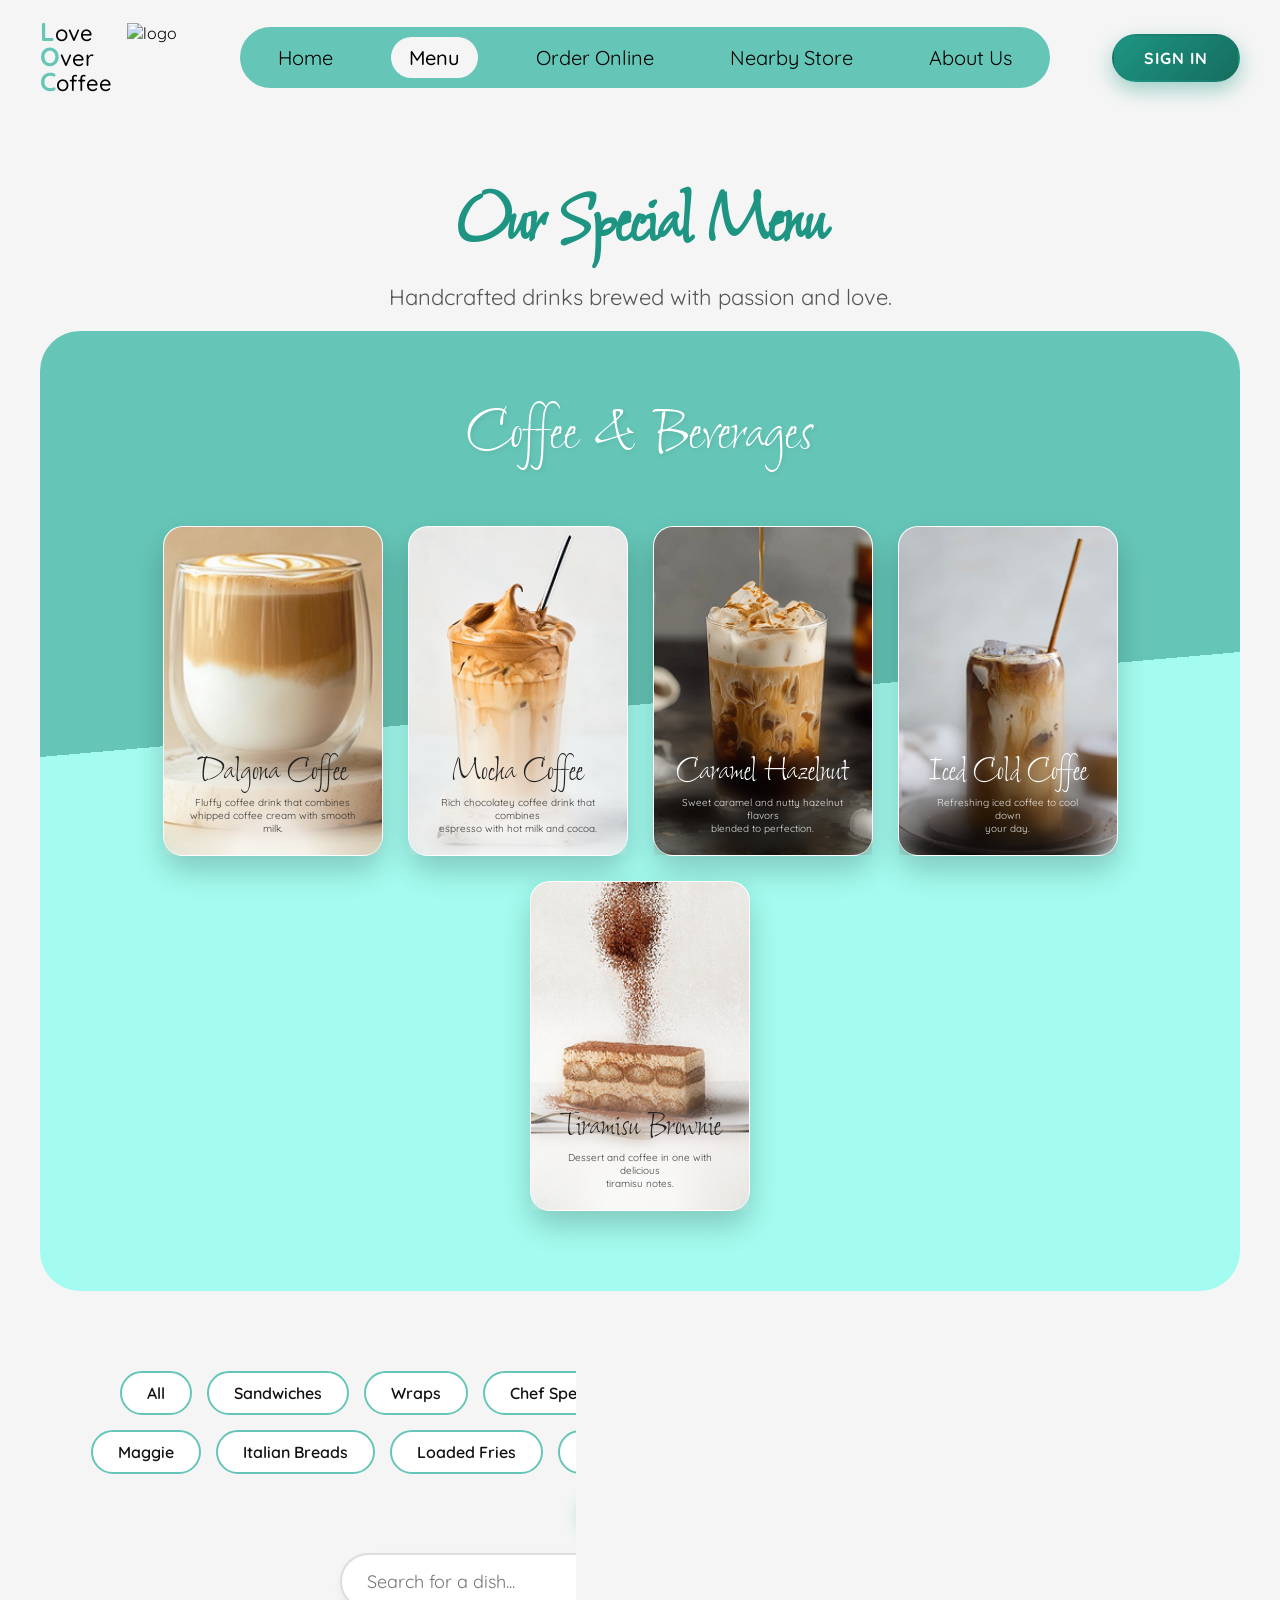
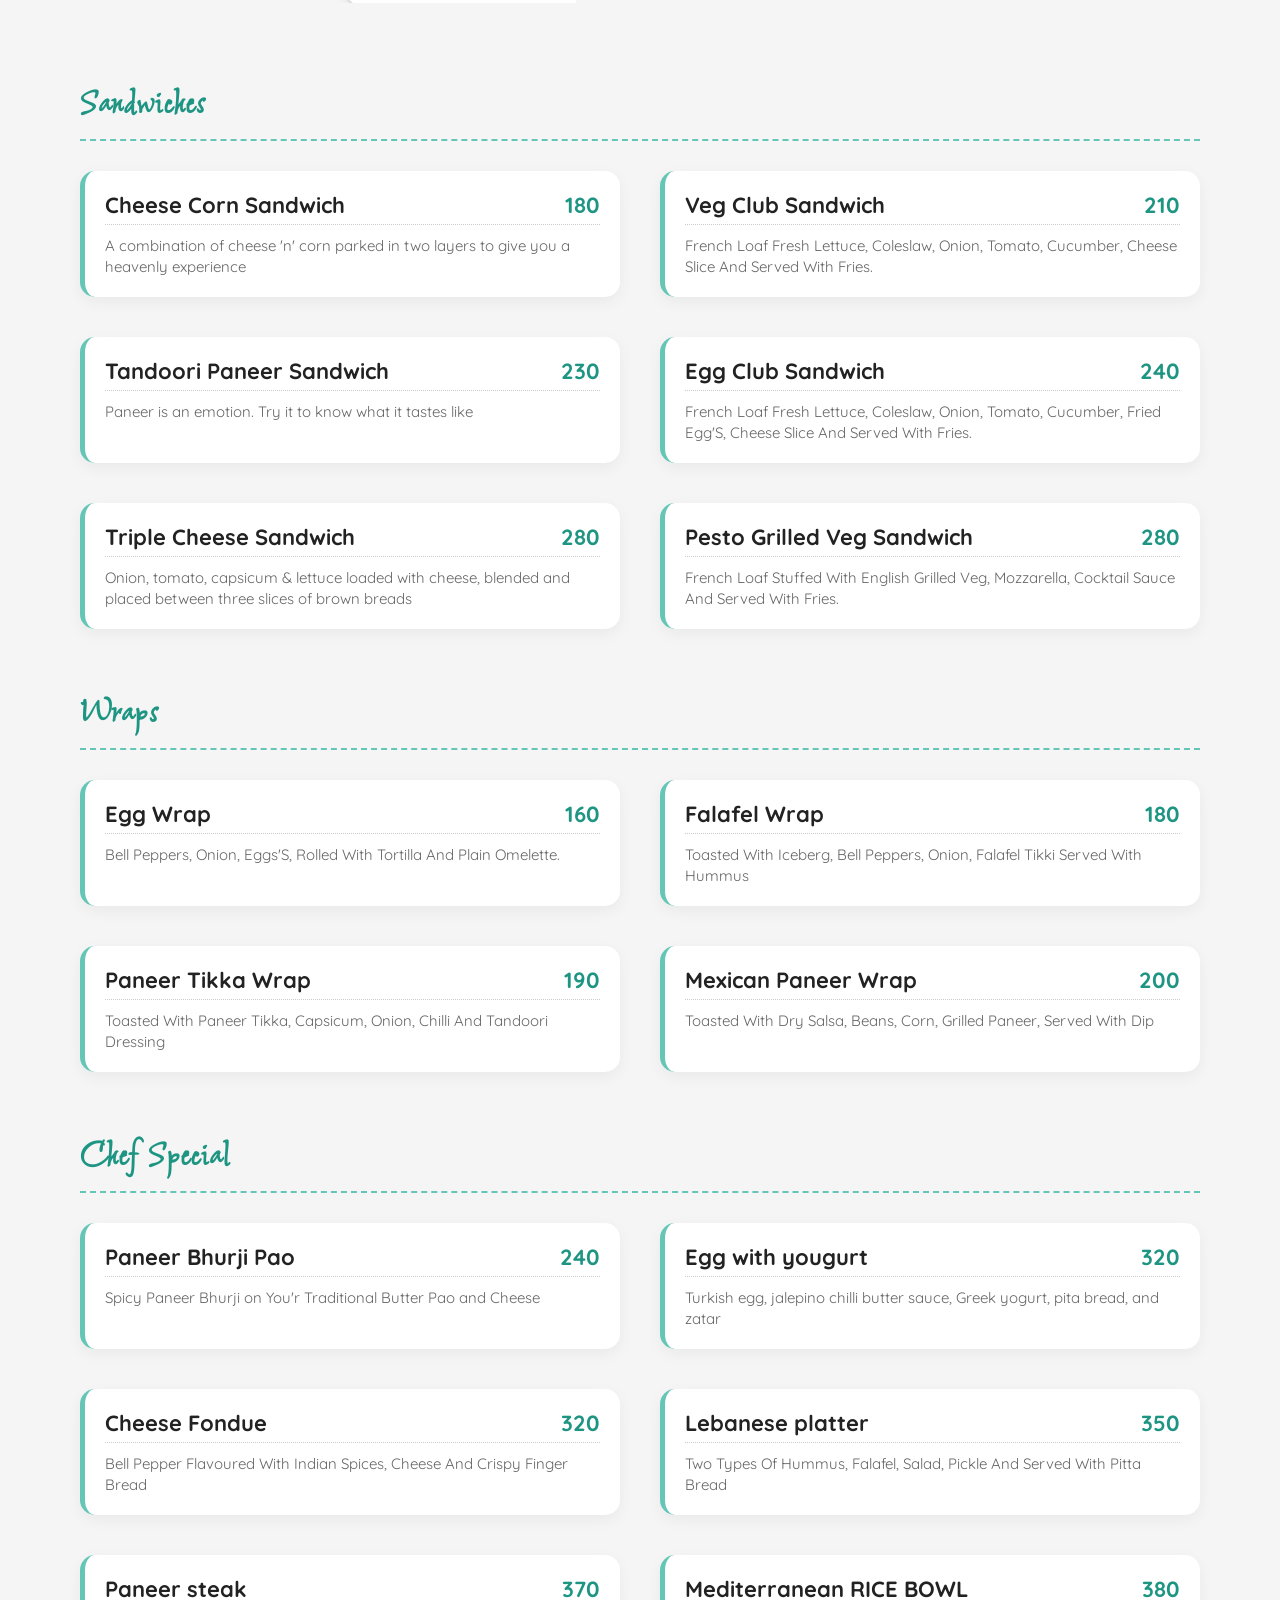
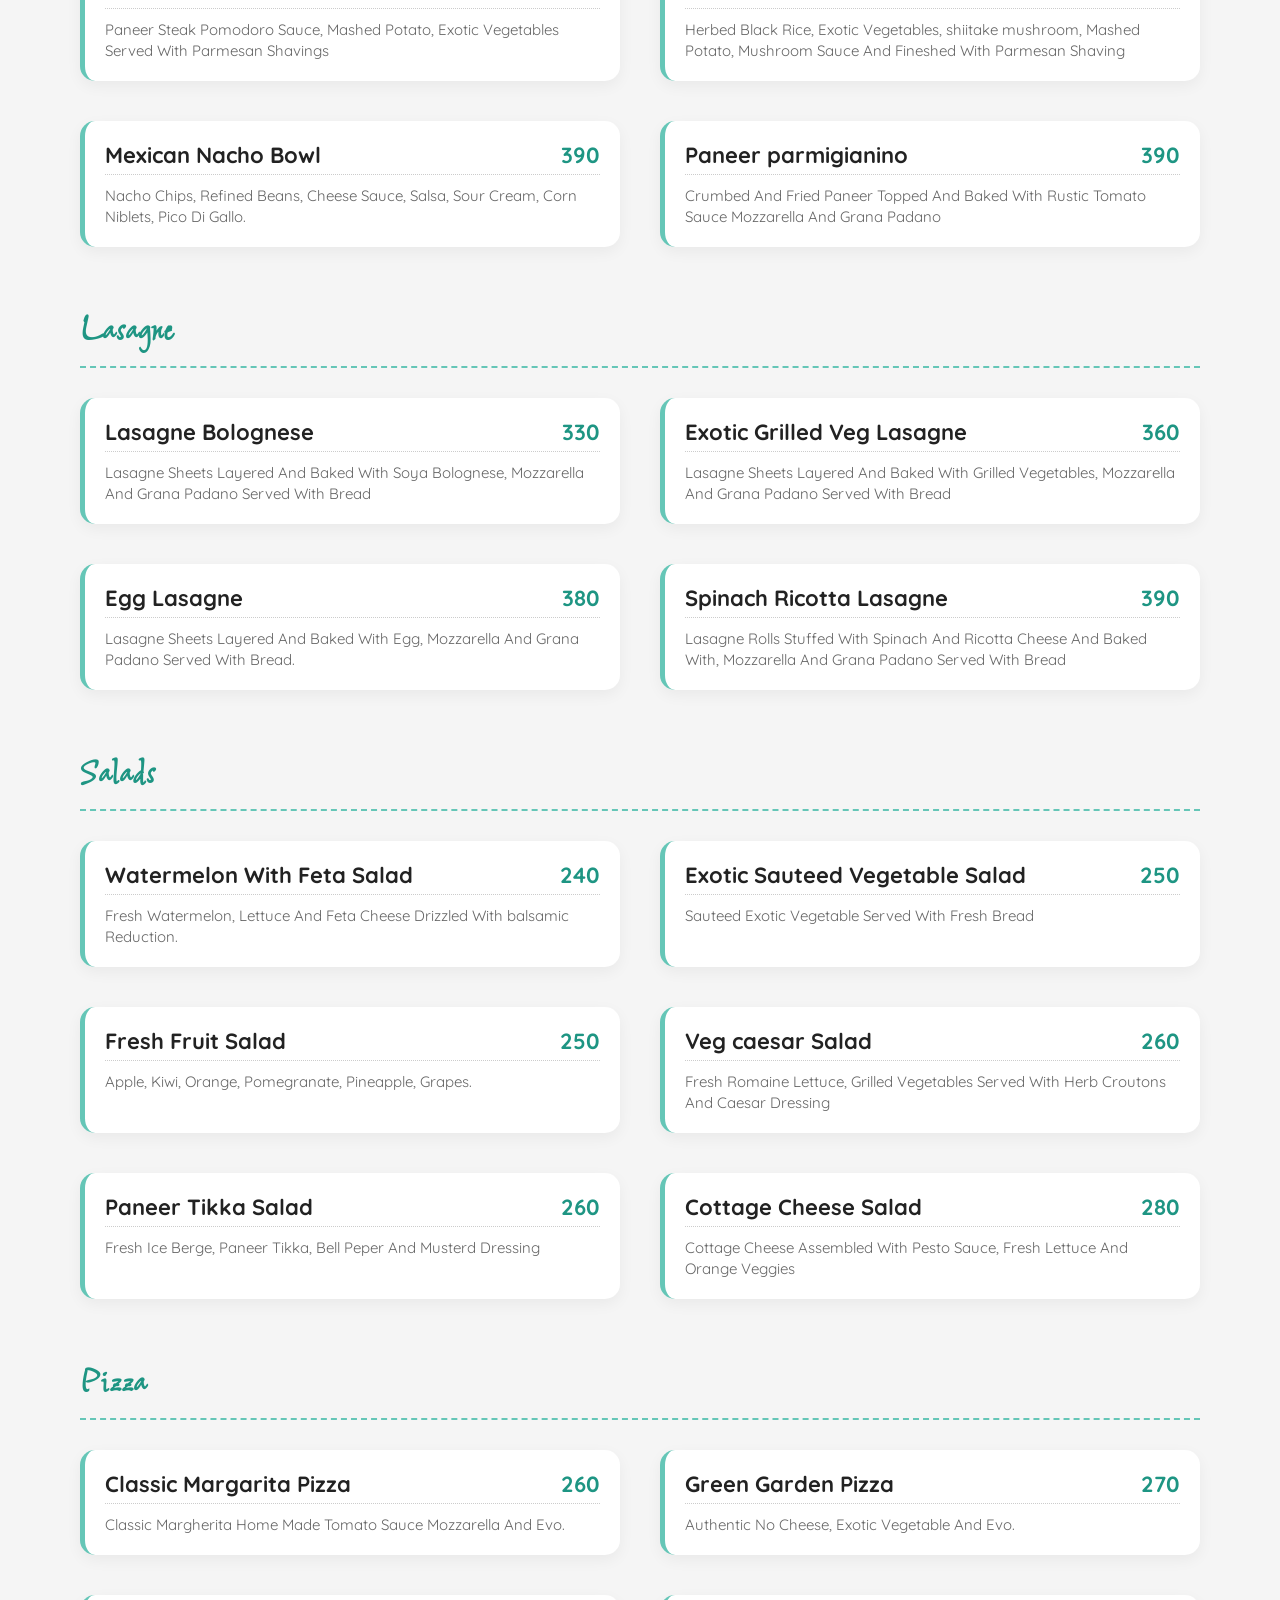
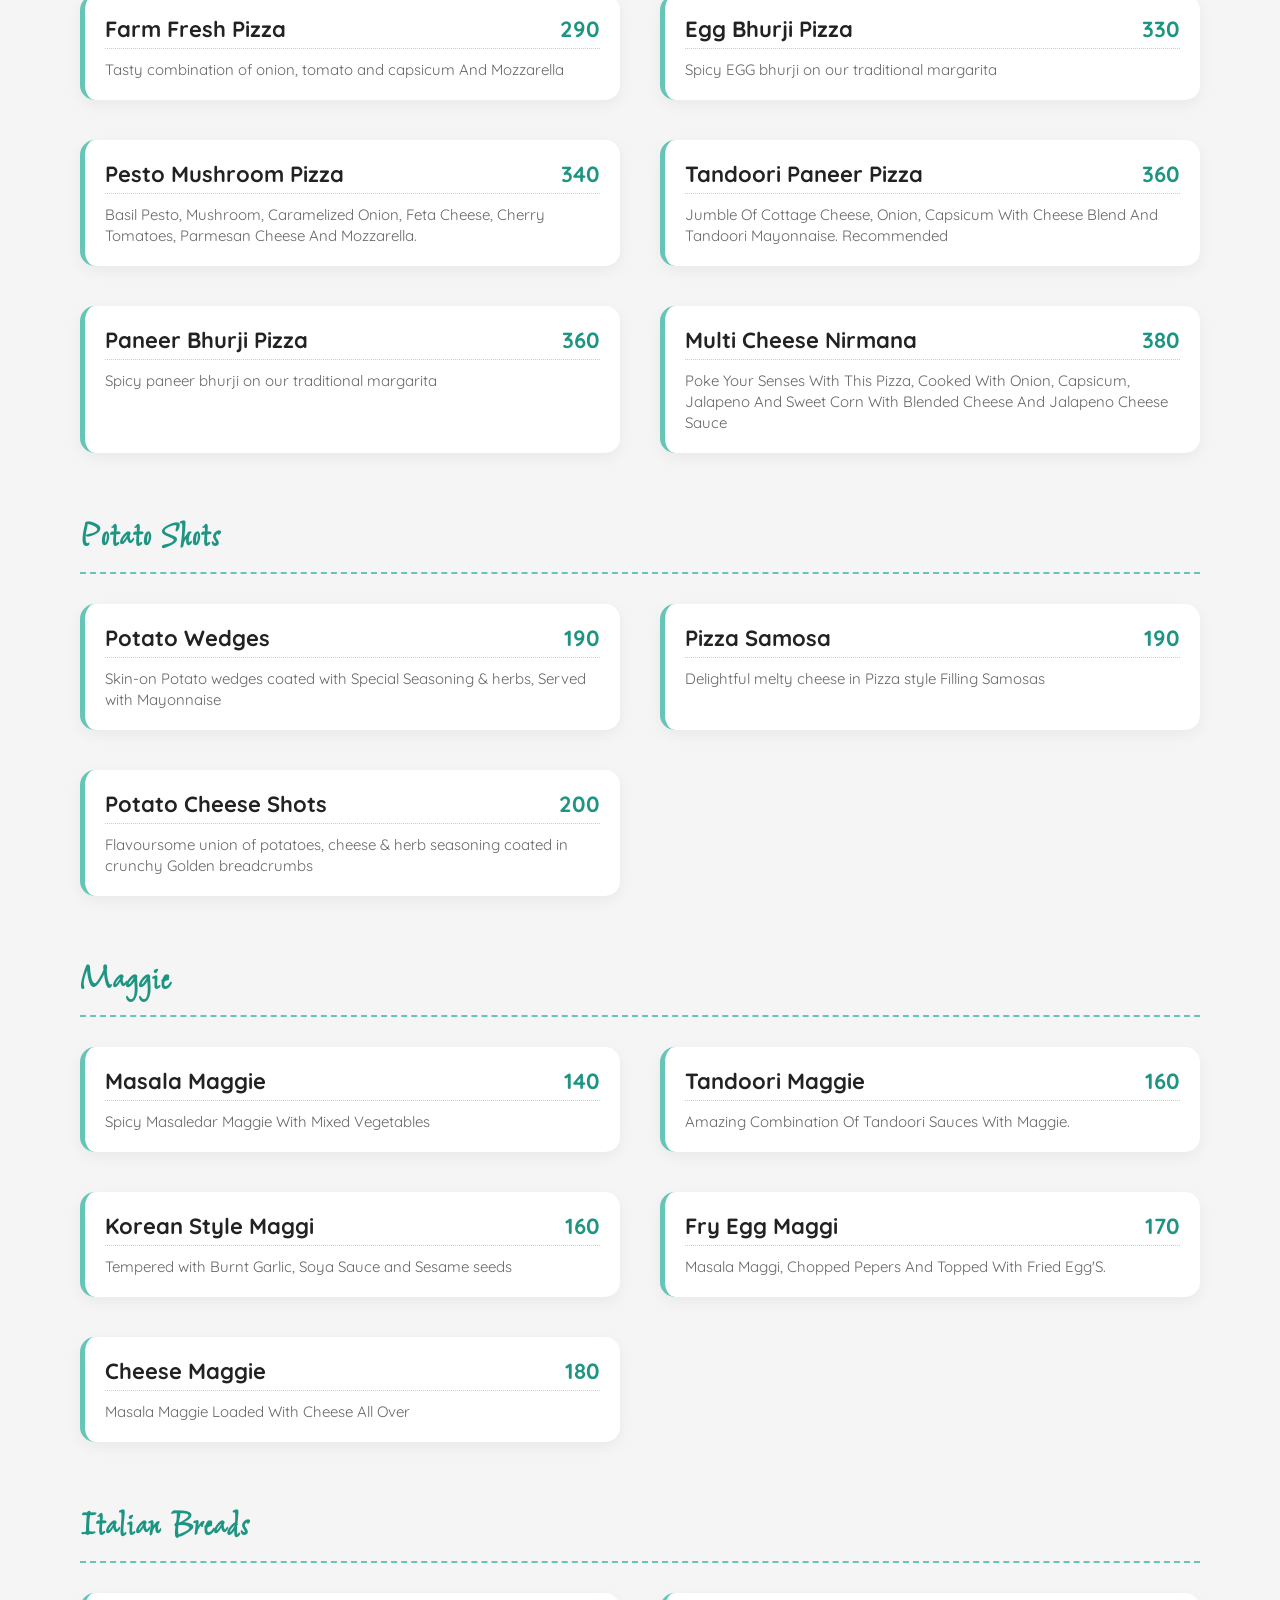
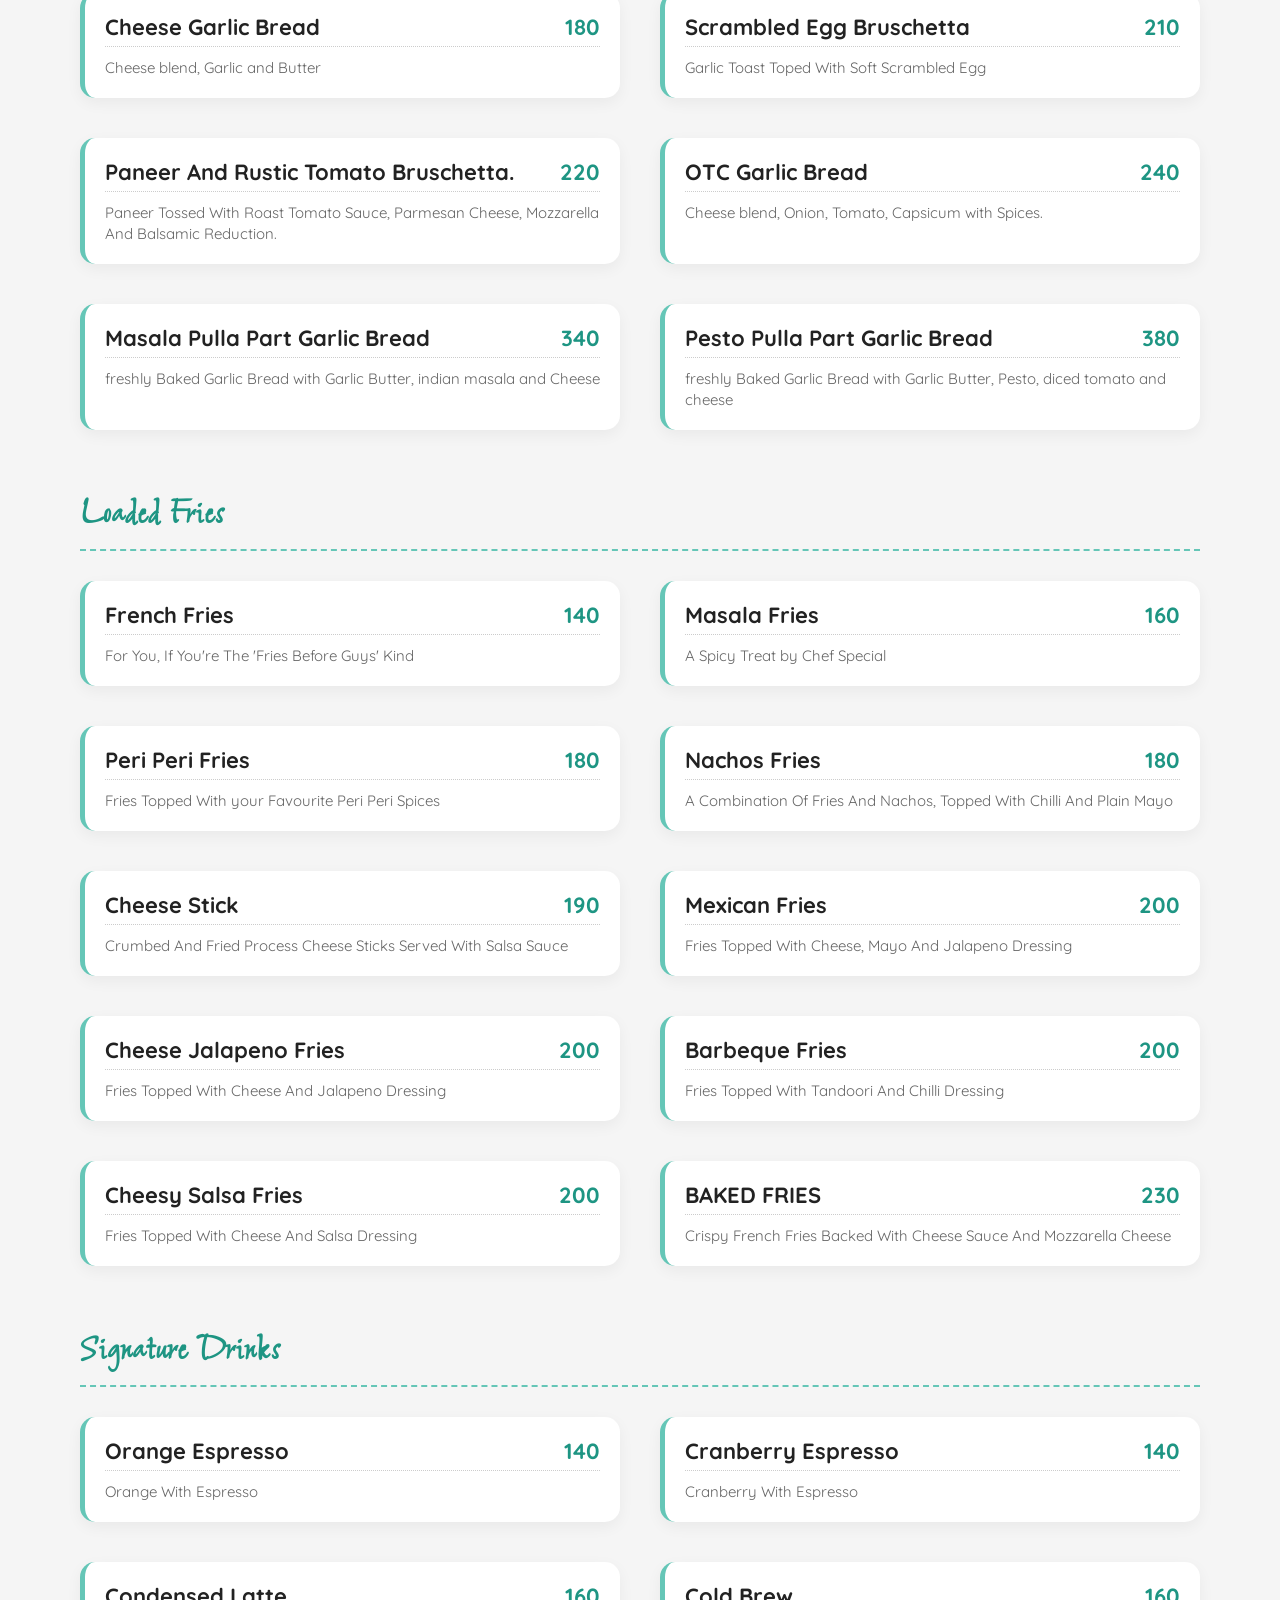
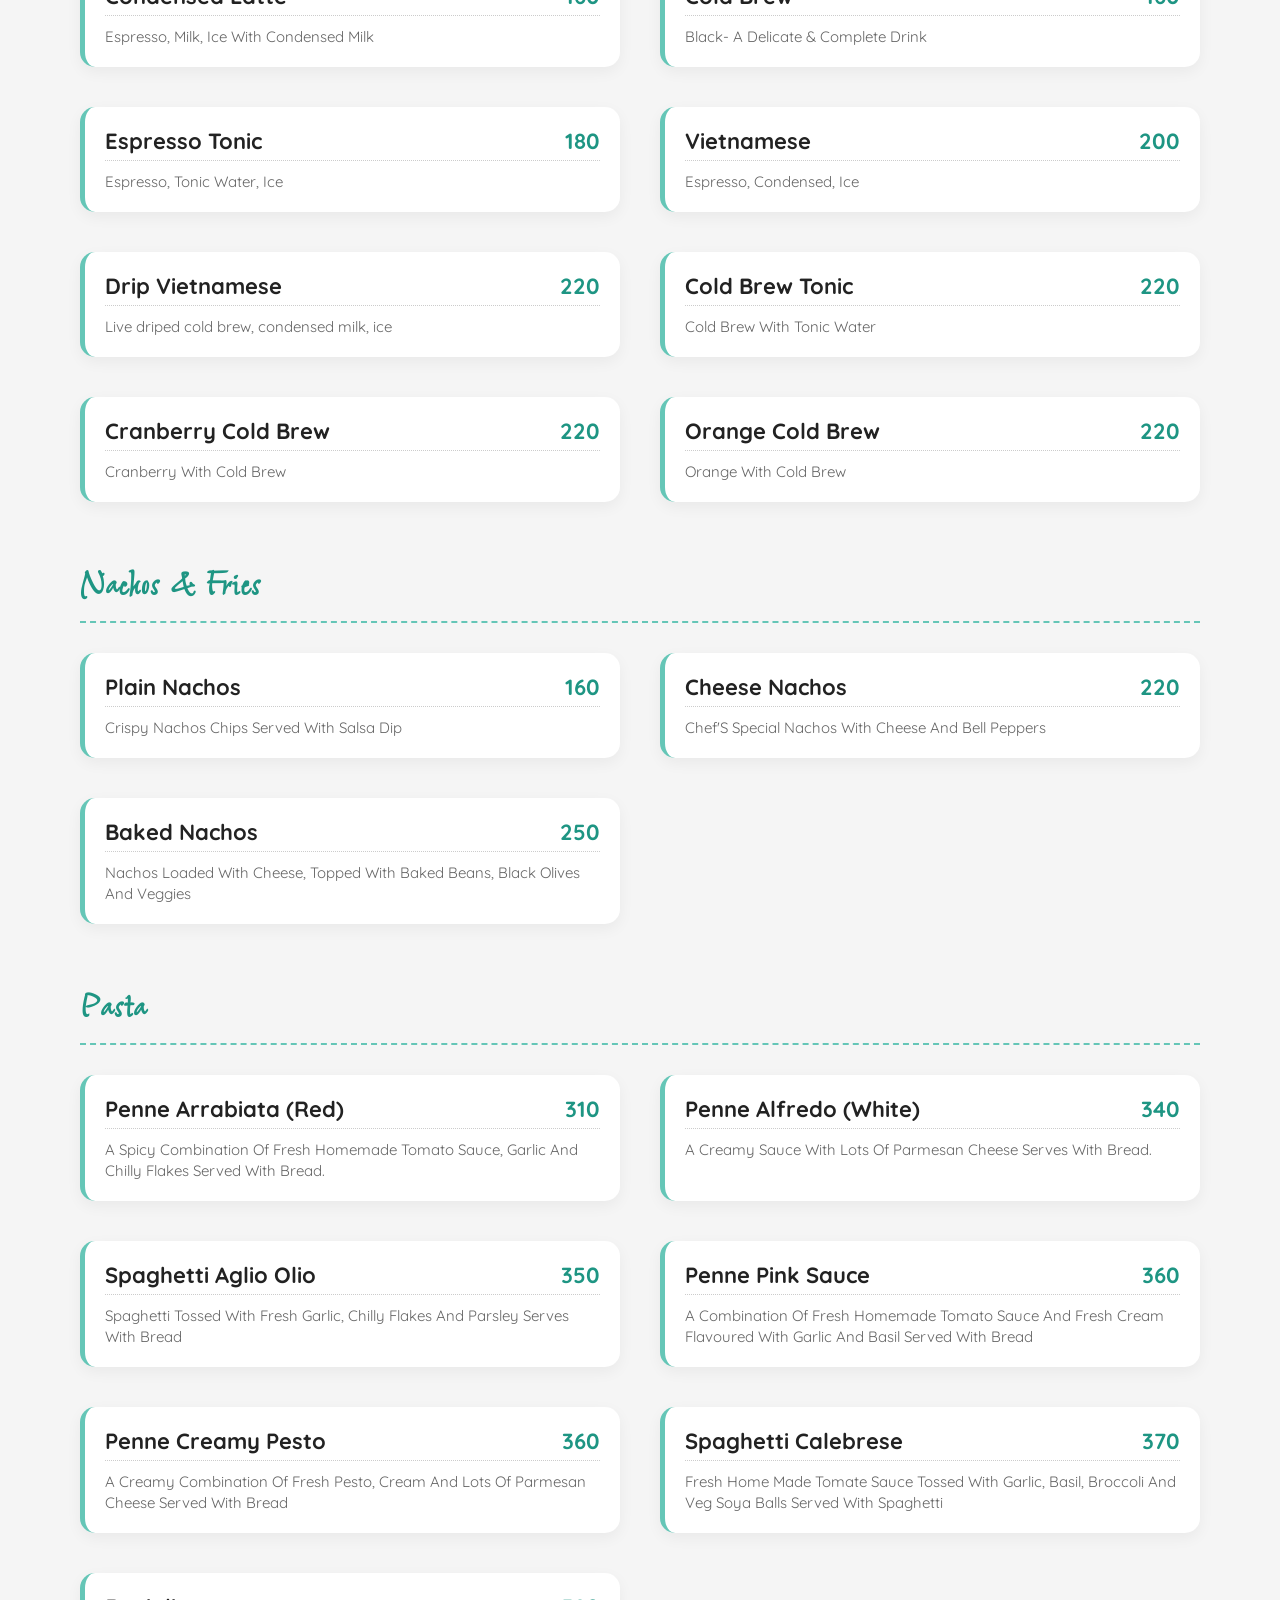
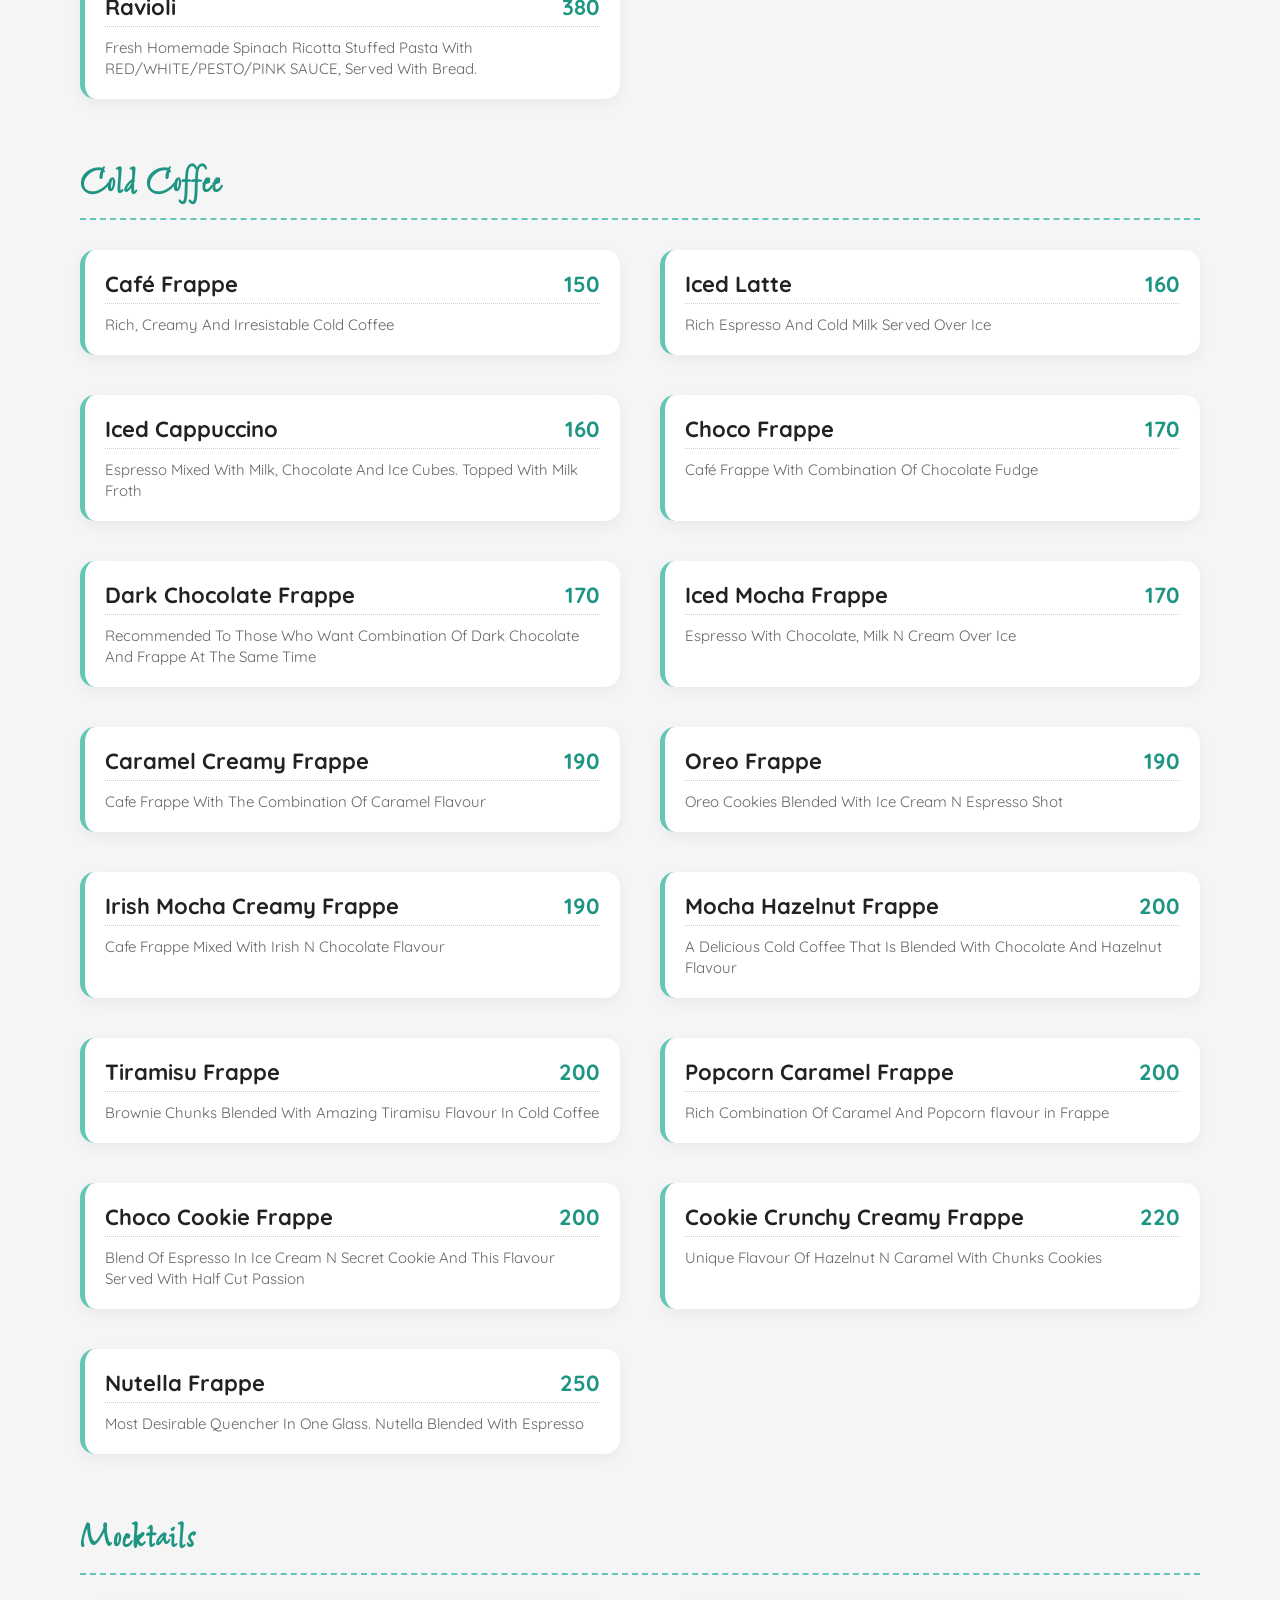
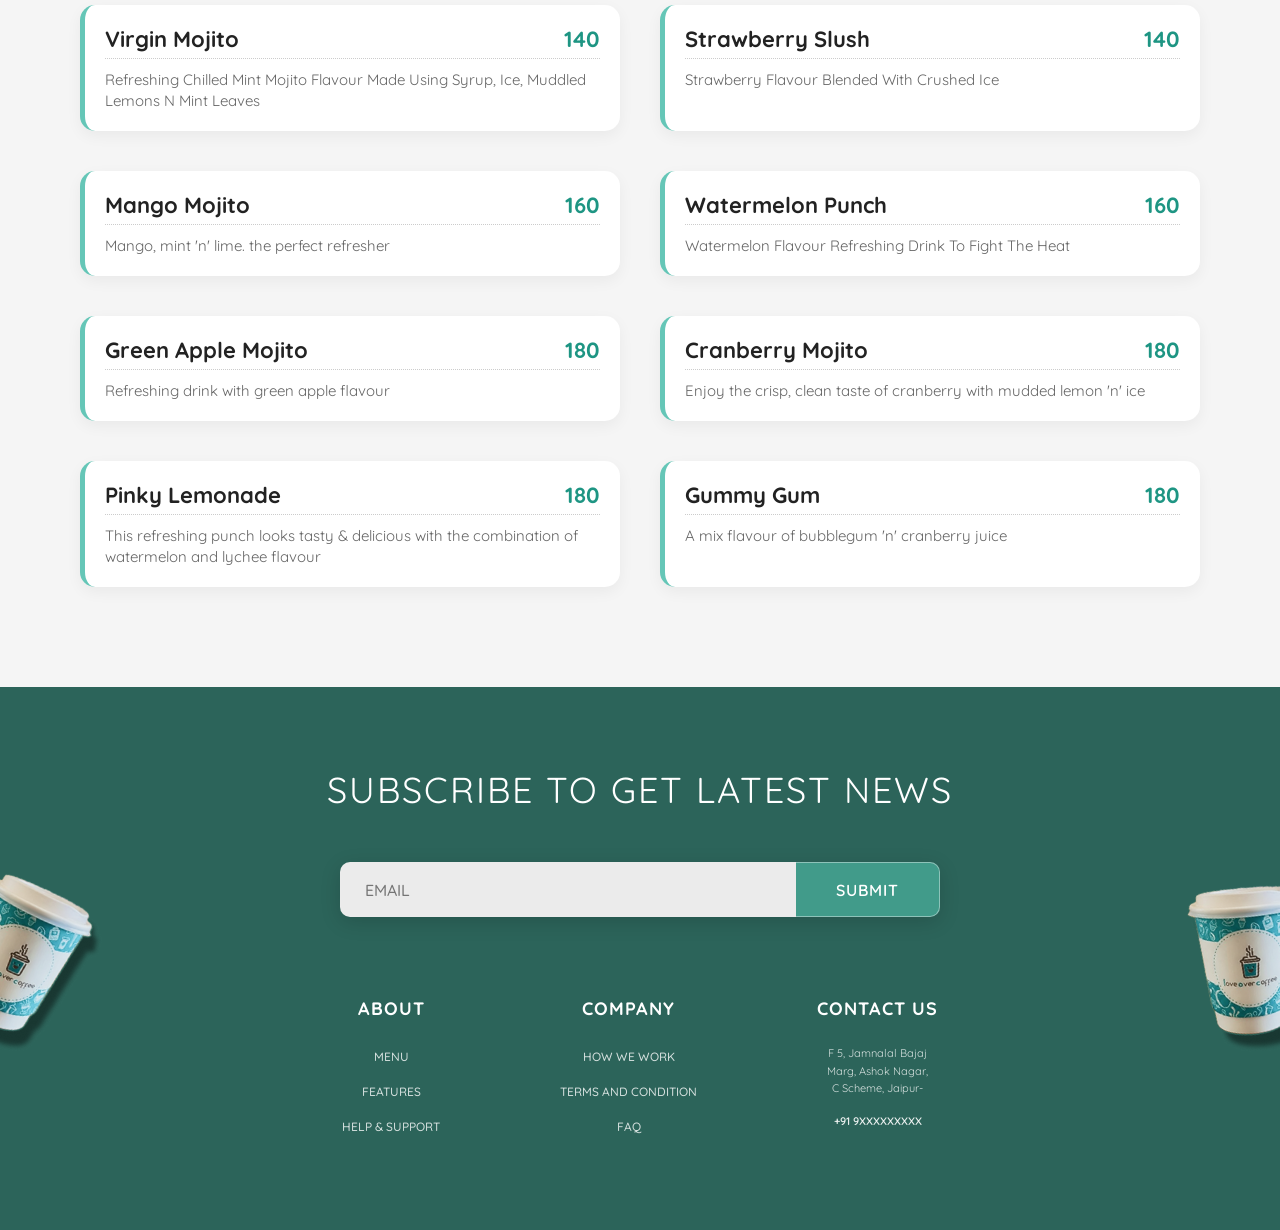
==== menu.html @ dcf37089 "feat: add detailed menu page with scroll spy and search filtering" ====
<!DOCTYPE html>
<html lang="en">
<head>
  <meta charset="UTF-8" />
  <meta name="viewport" content="width=device-width, initial-scale=1.0"/>
  <title>Menu - Love Over Coffee</title>
  <link rel="stylesheet" href="style.css" />
  <link href="https://fonts.googleapis.com/css2?family=Quicksand:wght@400;600;700&display=swap" rel="stylesheet">
  <link href="https://fonts.googleapis.com/css2?family=Shalimar&display=swap" rel="stylesheet">
  <style>
    .menu-header {
      text-align: center;
      padding: 60px 20px 20px;
    }
    .menu-header h1 {
      font-family: 'Shalimar', cursive;
      font-size: 80px;
      color: #1E9583;
      margin-bottom: 10px;
    }
    .menu-header p {
      font-size: 22px;
      color: #555;
    }
  </style>
</head>

<body>

<!-- NAVBAR -->
<header class="navbar">
    <div class="logo">

        <div class="logo-text">
          <span class="l">L</span><span>ove</span><br>
          <span class="o">O</span><span>ver</span><br>
          <span class="c">C</span><span>offee</span>
        </div>
      
        <img src="assets/images/logo.png" alt="logo" class="logo-icon">
      
      </div>
  <nav class="menu">
    <a href="index.html" class="page-link">Home</a>
    <a href="menu.html" class="active page-link">Menu</a>
    <a href="#">Order Online</a>
    <a href="#">Nearby Store</a>
    <a href="#">About Us</a>
  </nav>

  <button class="btn">Sign In</button>
</header>

<!-- MENU HEADER -->
<div class="menu-header">
  <h1>Our Special Menu</h1>
  <p>Handcrafted drinks brewed with passion and love.</p>
</div>

<!-- CUSTOMER CHOICES -->
<section class="choices" style="margin-bottom: 60px; border-radius: 40px; margin-left: 40px; margin-right: 40px;">
  <h2>Coffee & Beverages</h2>

  <div class="cards">
    <div class="card">
      <div class="card-img-wrapper">
        <img src="assets/images/dalgona.png" alt="Dalgona">
        <div class="blur-overlay"></div>
      </div>
      <div class="card-content">
        <h3>Dalgona Coffee</h3>
        <p>Fluffy coffee drink that combines<br>whipped coffee cream with smooth milk.</p>
      </div>
    </div>

    <div class="card">
      <div class="card-img-wrapper">
        <img src="assets/images/mocha.png" alt="Mocha">
        <div class="blur-overlay"></div>
      </div>
      <div class="card-content">
        <h3>Mocha Coffee</h3>
        <p>Rich chocolatey coffee drink that combines<br>espresso with hot milk and cocoa.</p>
      </div>
    </div>

    <div class="card">
      <div class="card-img-wrapper">
        <img src="assets/images/caramel.png" alt="Caramel">
        <div class="blur-overlay"></div>
      </div>
      <div class="card-content">
        <h3>Caramel Hazelnut</h3>
        <p>Sweet caramel and nutty hazelnut flavors<br>blended to perfection.</p>
      </div>
    </div>

    <div class="card">
      <div class="card-img-wrapper">
        <img src="assets/images/iced.png" alt="Iced">
        <div class="blur-overlay"></div>
      </div>
      <div class="card-content">
        <h3>Iced Cold Coffee</h3>
        <p>Refreshing iced coffee to cool down<br>your day.</p>
      </div>
    </div>

    <div class="card">
      <div class="card-img-wrapper">
        <img src="assets/images/tiramisu.png" alt="Tiramisu">
        <div class="blur-overlay"></div>
      </div>
      <div class="card-content">
        <h3>Tiramisu Brownie</h3>
        <p>Dessert and coffee in one with delicious<br>tiramisu notes.</p>
      </div>
    </div>
  </div>
</section>

<!-- DETAILED MENU SECTION -->
<section class="detailed-menu" id="full-menu">
  
  <div class="menu-controls">
    <!-- Category Sub-Nav -->
    <div class="category-nav">
      <button class="cat-btn active" data-category="all">All</button>
      <button class="cat-btn" data-category="sandwiches">Sandwiches</button>
      <button class="cat-btn" data-category="wraps">Wraps</button>
      <button class="cat-btn" data-category="chef-special">Chef Special</button>
      <button class="cat-btn" data-category="lasagne">Lasagne</button>
      <button class="cat-btn" data-category="salads">Salads</button>
      <button class="cat-btn" data-category="pizza">Pizza</button>
      <button class="cat-btn" data-category="potato-shots">Potato Shots</button>
      <button class="cat-btn" data-category="maggie">Maggie</button>
      <button class="cat-btn" data-category="italian-breads">Italian Breads</button>
      <button class="cat-btn" data-category="loaded-fries">Loaded Fries</button>
      <button class="cat-btn" data-category="signature-drinks">Signature Drinks</button>
      <button class="cat-btn" data-category="nachos-fries">Nachos & Fries</button>
      <button class="cat-btn" data-category="pasta">Pasta</button>
      <button class="cat-btn" data-category="cold-coffee">Cold Coffee</button>
      <button class="cat-btn" data-category="mocktails">Mocktails</button>
    </div>

    <!-- Search Bar -->
    <div class="menu-search">
      <input type="text" id="menuSearchInput" placeholder="Search for a dish...">
    </div>
  </div>

  <div class="menu-lists-container">
    
    <!-- SANDWICHES -->
    <div class="menu-category-group" data-category="sandwiches">
      <h2 class="category-title">Sandwiches</h2>
      <div class="menu-items-grid">
        <div class="menu-item">
          <div class="item-header">
            <h4>Cheese Corn Sandwich</h4>
            <span class="price">180</span>
          </div>
          <p>A combination of cheese 'n' corn parked in two layers to give you a heavenly experience</p>
        </div>
        <div class="menu-item">
          <div class="item-header">
            <h4>Veg Club Sandwich</h4>
            <span class="price">210</span>
          </div>
          <p>French Loaf Fresh Lettuce, Coleslaw, Onion, Tomato, Cucumber, Cheese Slice And Served With Fries.</p>
        </div>
        <div class="menu-item">
          <div class="item-header">
            <h4>Tandoori Paneer Sandwich</h4>
            <span class="price">230</span>
          </div>
          <p>Paneer is an emotion. Try it to know what it tastes like</p>
        </div>
        <div class="menu-item">
          <div class="item-header">
            <h4>Egg Club Sandwich</h4>
            <span class="price">240</span>
          </div>
          <p>French Loaf Fresh Lettuce, Coleslaw, Onion, Tomato, Cucumber, Fried Egg'S, Cheese Slice And Served With Fries.</p>
        </div>
        <div class="menu-item">
          <div class="item-header">
            <h4>Triple Cheese Sandwich</h4>
            <span class="price">280</span>
          </div>
          <p>Onion, tomato, capsicum & lettuce loaded with cheese, blended and placed between three slices of brown breads</p>
        </div>
        <div class="menu-item">
          <div class="item-header">
            <h4>Pesto Grilled Veg Sandwich</h4>
            <span class="price">280</span>
          </div>
          <p>French Loaf Stuffed With English Grilled Veg, Mozzarella, Cocktail Sauce And Served With Fries.</p>
        </div>
      </div>
    </div>

    <!-- WRAPS -->
    <div class="menu-category-group" data-category="wraps">
      <h2 class="category-title">Wraps</h2>
      <div class="menu-items-grid">
        <div class="menu-item">
          <div class="item-header">
            <h4>Egg Wrap</h4>
            <span class="price">160</span>
          </div>
          <p>Bell Peppers, Onion, Eggs'S, Rolled With Tortilla And Plain Omelette.</p>
        </div>
        <div class="menu-item">
          <div class="item-header">
            <h4>Falafel Wrap</h4>
            <span class="price">180</span>
          </div>
          <p>Toasted With Iceberg, Bell Peppers, Onion, Falafel Tikki Served With Hummus</p>
        </div>
        <div class="menu-item">
          <div class="item-header">
            <h4>Paneer Tikka Wrap</h4>
            <span class="price">190</span>
          </div>
          <p>Toasted With Paneer Tikka, Capsicum, Onion, Chilli And Tandoori Dressing</p>
        </div>
        <div class="menu-item">
          <div class="item-header">
            <h4>Mexican Paneer Wrap</h4>
            <span class="price">200</span>
          </div>
          <p>Toasted With Dry Salsa, Beans, Corn, Grilled Paneer, Served With Dip</p>
        </div>
      </div>
    </div>

    <!-- CHEF SPECIAL -->
    <div class="menu-category-group" data-category="chef-special">
      <h2 class="category-title">Chef Special</h2>
      <div class="menu-items-grid">
        <div class="menu-item">
          <div class="item-header">
            <h4>Paneer Bhurji Pao</h4>
            <span class="price">240</span>
          </div>
          <p>Spicy Paneer Bhurji on You'r Traditional Butter Pao and Cheese</p>
        </div>
        <div class="menu-item">
          <div class="item-header">
            <h4>Egg with yougurt</h4>
            <span class="price">320</span>
          </div>
          <p>Turkish egg, jalepino chilli butter sauce, Greek yogurt, pita bread, and zatar</p>
        </div>
        <div class="menu-item">
          <div class="item-header">
            <h4>Cheese Fondue</h4>
            <span class="price">320</span>
          </div>
          <p>Bell Pepper Flavoured With Indian Spices, Cheese And Crispy Finger Bread</p>
        </div>
        <div class="menu-item">
          <div class="item-header">
            <h4>Lebanese platter</h4>
            <span class="price">350</span>
          </div>
          <p>Two Types Of Hummus, Falafel, Salad, Pickle And Served With Pitta Bread</p>
        </div>
        <div class="menu-item">
          <div class="item-header">
            <h4>Paneer steak</h4>
            <span class="price">370</span>
          </div>
          <p>Paneer Steak Pomodoro Sauce, Mashed Potato, Exotic Vegetables Served With Parmesan Shavings</p>
        </div>
        <div class="menu-item">
          <div class="item-header">
            <h4>Mediterranean RICE BOWL</h4>
            <span class="price">380</span>
          </div>
          <p>Herbed Black Rice, Exotic Vegetables, shiitake mushroom, Mashed Potato, Mushroom Sauce And Fineshed With Parmesan Shaving</p>
        </div>
        <div class="menu-item">
          <div class="item-header">
            <h4>Mexican Nacho Bowl</h4>
            <span class="price">390</span>
          </div>
          <p>Nacho Chips, Refined Beans, Cheese Sauce, Salsa, Sour Cream, Corn Niblets, Pico Di Gallo.</p>
        </div>
        <div class="menu-item">
          <div class="item-header">
            <h4>Paneer parmigianino</h4>
            <span class="price">390</span>
          </div>
          <p>Crumbed And Fried Paneer Topped And Baked With Rustic Tomato Sauce Mozzarella And Grana Padano</p>
        </div>
      </div>
    </div>

    <!-- LASAGNE -->
    <div class="menu-category-group" data-category="lasagne">
      <h2 class="category-title">Lasagne</h2>
      <div class="menu-items-grid">
        <div class="menu-item">
          <div class="item-header">
            <h4>Lasagne Bolognese</h4>
            <span class="price">330</span>
          </div>
          <p>Lasagne Sheets Layered And Baked With Soya Bolognese, Mozzarella And Grana Padano Served With Bread</p>
        </div>
        <div class="menu-item">
          <div class="item-header">
            <h4>Exotic Grilled Veg Lasagne</h4>
            <span class="price">360</span>
          </div>
          <p>Lasagne Sheets Layered And Baked With Grilled Vegetables, Mozzarella And Grana Padano Served With Bread</p>
        </div>
        <div class="menu-item">
          <div class="item-header">
            <h4>Egg Lasagne</h4>
            <span class="price">380</span>
          </div>
          <p>Lasagne Sheets Layered And Baked With Egg, Mozzarella And Grana Padano Served With Bread.</p>
        </div>
        <div class="menu-item">
          <div class="item-header">
            <h4>Spinach Ricotta Lasagne</h4>
            <span class="price">390</span>
          </div>
          <p>Lasagne Rolls Stuffed With Spinach And Ricotta Cheese And Baked With, Mozzarella And Grana Padano Served With Bread</p>
        </div>
      </div>
    </div>

    <!-- SALADS -->
    <div class="menu-category-group" data-category="salads">
      <h2 class="category-title">Salads</h2>
      <div class="menu-items-grid">
        <div class="menu-item">
          <div class="item-header">
            <h4>Watermelon With Feta Salad</h4>
            <span class="price">240</span>
          </div>
          <p>Fresh Watermelon, Lettuce And Feta Cheese Drizzled With balsamic Reduction.</p>
        </div>
        <div class="menu-item">
          <div class="item-header">
            <h4>Exotic Sauteed Vegetable Salad</h4>
            <span class="price">250</span>
          </div>
          <p>Sauteed Exotic Vegetable Served With Fresh Bread</p>
        </div>
        <div class="menu-item">
          <div class="item-header">
            <h4>Fresh Fruit Salad</h4>
            <span class="price">250</span>
          </div>
          <p>Apple, Kiwi, Orange, Pomegranate, Pineapple, Grapes.</p>
        </div>
        <div class="menu-item">
          <div class="item-header">
            <h4>Veg caesar Salad</h4>
            <span class="price">260</span>
          </div>
          <p>Fresh Romaine Lettuce, Grilled Vegetables Served With Herb Croutons And Caesar Dressing</p>
        </div>
        <div class="menu-item">
          <div class="item-header">
            <h4>Paneer Tikka Salad</h4>
            <span class="price">260</span>
          </div>
          <p>Fresh Ice Berge, Paneer Tikka, Bell Peper And Musterd Dressing</p>
        </div>
        <div class="menu-item">
          <div class="item-header">
            <h4>Cottage Cheese Salad</h4>
            <span class="price">280</span>
          </div>
          <p>Cottage Cheese Assembled With Pesto Sauce, Fresh Lettuce And Orange Veggies</p>
        </div>
      </div>
    </div>

    <!-- PIZZA -->
    <div class="menu-category-group" data-category="pizza">
      <h2 class="category-title">Pizza</h2>
      <div class="menu-items-grid">
        <div class="menu-item">
          <div class="item-header">
            <h4>Classic Margarita Pizza</h4>
            <span class="price">260</span>
          </div>
          <p>Classic Margherita Home Made Tomato Sauce Mozzarella And Evo.</p>
        </div>
        <div class="menu-item">
          <div class="item-header">
            <h4>Green Garden Pizza</h4>
            <span class="price">270</span>
          </div>
          <p>Authentic No Cheese, Exotic Vegetable And Evo.</p>
        </div>
        <div class="menu-item">
          <div class="item-header">
            <h4>Farm Fresh Pizza</h4>
            <span class="price">290</span>
          </div>
          <p>Tasty combination of onion, tomato and capsicum And Mozzarella</p>
        </div>
        <div class="menu-item">
          <div class="item-header">
            <h4>Egg Bhurji Pizza</h4>
            <span class="price">330</span>
          </div>
          <p>Spicy EGG bhurji on our traditional margarita</p>
        </div>
        <div class="menu-item">
          <div class="item-header">
            <h4>Pesto Mushroom Pizza</h4>
            <span class="price">340</span>
          </div>
          <p>Basil Pesto, Mushroom, Caramelized Onion, Feta Cheese, Cherry Tomatoes, Parmesan Cheese And Mozzarella.</p>
        </div>
        <div class="menu-item">
          <div class="item-header">
            <h4>Tandoori Paneer Pizza</h4>
            <span class="price">360</span>
          </div>
          <p>Jumble Of Cottage Cheese, Onion, Capsicum With Cheese Blend And Tandoori Mayonnaise. Recommended</p>
        </div>
        <div class="menu-item">
          <div class="item-header">
            <h4>Paneer Bhurji Pizza</h4>
            <span class="price">360</span>
          </div>
          <p>Spicy paneer bhurji on our traditional margarita</p>
        </div>
        <div class="menu-item">
          <div class="item-header">
            <h4>Multi Cheese Nirmana</h4>
            <span class="price">380</span>
          </div>
          <p>Poke Your Senses With This Pizza, Cooked With Onion, Capsicum, Jalapeno And Sweet Corn With Blended Cheese And Jalapeno Cheese Sauce</p>
        </div>
      </div>
    </div>

    <!-- POTATO SHOTS -->
    <div class="menu-category-group" data-category="potato-shots">
      <h2 class="category-title">Potato Shots</h2>
      <div class="menu-items-grid">
        <div class="menu-item">
          <div class="item-header">
            <h4>Potato Wedges</h4>
            <span class="price">190</span>
          </div>
          <p>Skin-on Potato wedges coated with Special Seasoning & herbs, Served with Mayonnaise</p>
        </div>
        <div class="menu-item">
          <div class="item-header">
            <h4>Pizza Samosa</h4>
            <span class="price">190</span>
          </div>
          <p>Delightful melty cheese in Pizza style Filling Samosas</p>
        </div>
        <div class="menu-item">
          <div class="item-header">
            <h4>Potato Cheese Shots</h4>
            <span class="price">200</span>
          </div>
          <p>Flavoursome union of potatoes, cheese & herb seasoning coated in crunchy Golden breadcrumbs</p>
        </div>
      </div>
    </div>

    <!-- MAGGIE -->
    <div class="menu-category-group" data-category="maggie">
      <h2 class="category-title">Maggie</h2>
      <div class="menu-items-grid">
        <div class="menu-item">
          <div class="item-header">
            <h4>Masala Maggie</h4>
            <span class="price">140</span>
          </div>
          <p>Spicy Masaledar Maggie With Mixed Vegetables</p>
        </div>
        <div class="menu-item">
          <div class="item-header">
            <h4>Tandoori Maggie</h4>
            <span class="price">160</span>
          </div>
          <p>Amazing Combination Of Tandoori Sauces With Maggie.</p>
        </div>
        <div class="menu-item">
          <div class="item-header">
            <h4>Korean Style Maggi</h4>
            <span class="price">160</span>
          </div>
          <p>Tempered with Burnt Garlic, Soya Sauce and Sesame seeds</p>
        </div>
        <div class="menu-item">
          <div class="item-header">
            <h4>Fry Egg Maggi</h4>
            <span class="price">170</span>
          </div>
          <p>Masala Maggi, Chopped Pepers And Topped With Fried Egg'S.</p>
        </div>
        <div class="menu-item">
          <div class="item-header">
            <h4>Cheese Maggie</h4>
            <span class="price">180</span>
          </div>
          <p>Masala Maggie Loaded With Cheese All Over</p>
        </div>
      </div>
    </div>

    <!-- ITALIAN BREADS -->
    <div class="menu-category-group" data-category="italian-breads">
      <h2 class="category-title">Italian Breads</h2>
      <div class="menu-items-grid">
        <div class="menu-item">
          <div class="item-header">
            <h4>Cheese Garlic Bread</h4>
            <span class="price">180</span>
          </div>
          <p>Cheese blend, Garlic and Butter</p>
        </div>
        <div class="menu-item">
          <div class="item-header">
            <h4>Scrambled Egg Bruschetta</h4>
            <span class="price">210</span>
          </div>
          <p>Garlic Toast Toped With Soft Scrambled Egg</p>
        </div>
        <div class="menu-item">
          <div class="item-header">
            <h4>Paneer And Rustic Tomato Bruschetta.</h4>
            <span class="price">220</span>
          </div>
          <p>Paneer Tossed With Roast Tomato Sauce, Parmesan Cheese, Mozzarella And Balsamic Reduction.</p>
        </div>
        <div class="menu-item">
          <div class="item-header">
            <h4>OTC Garlic Bread</h4>
            <span class="price">240</span>
          </div>
          <p>Cheese blend, Onion, Tomato, Capsicum with Spices.</p>
        </div>
        <div class="menu-item">
          <div class="item-header">
            <h4>Masala Pulla Part Garlic Bread</h4>
            <span class="price">340</span>
          </div>
          <p>freshly Baked Garlic Bread with Garlic Butter, indian masala and Cheese</p>
        </div>
        <div class="menu-item">
          <div class="item-header">
            <h4>Pesto Pulla Part Garlic Bread</h4>
            <span class="price">380</span>
          </div>
          <p>freshly Baked Garlic Bread with Garlic Butter, Pesto, diced tomato and cheese</p>
        </div>
      </div>
    </div>

    <!-- LOADED FRIES -->
    <div class="menu-category-group" data-category="loaded-fries">
      <h2 class="category-title">Loaded Fries</h2>
      <div class="menu-items-grid">
        <div class="menu-item"><div class="item-header"><h4>French Fries</h4><span class="price">140</span></div><p>For You, If You're The 'Fries Before Guys' Kind</p></div>
        <div class="menu-item"><div class="item-header"><h4>Masala Fries</h4><span class="price">160</span></div><p>A Spicy Treat by Chef Special</p></div>
        <div class="menu-item"><div class="item-header"><h4>Peri Peri Fries</h4><span class="price">180</span></div><p>Fries Topped With your Favourite Peri Peri Spices</p></div>
        <div class="menu-item"><div class="item-header"><h4>Nachos Fries</h4><span class="price">180</span></div><p>A Combination Of Fries And Nachos, Topped With Chilli And Plain Mayo</p></div>
        <div class="menu-item"><div class="item-header"><h4>Cheese Stick</h4><span class="price">190</span></div><p>Crumbed And Fried Process Cheese Sticks Served With Salsa Sauce</p></div>
        <div class="menu-item"><div class="item-header"><h4>Mexican Fries</h4><span class="price">200</span></div><p>Fries Topped With Cheese, Mayo And Jalapeno Dressing</p></div>
        <div class="menu-item"><div class="item-header"><h4>Cheese Jalapeno Fries</h4><span class="price">200</span></div><p>Fries Topped With Cheese And Jalapeno Dressing</p></div>
        <div class="menu-item"><div class="item-header"><h4>Barbeque Fries</h4><span class="price">200</span></div><p>Fries Topped With Tandoori And Chilli Dressing</p></div>
        <div class="menu-item"><div class="item-header"><h4>Cheesy Salsa Fries</h4><span class="price">200</span></div><p>Fries Topped With Cheese And Salsa Dressing</p></div>
        <div class="menu-item"><div class="item-header"><h4>BAKED FRIES</h4><span class="price">230</span></div><p>Crispy French Fries Backed With Cheese Sauce And Mozzarella Cheese</p></div>
      </div>
    </div>

    <!-- SIGNATURE DRINKS -->
    <div class="menu-category-group" data-category="signature-drinks">
      <h2 class="category-title">Signature Drinks</h2>
      <div class="menu-items-grid">
        <div class="menu-item"><div class="item-header"><h4>Orange Espresso</h4><span class="price">140</span></div><p>Orange With Espresso</p></div>
        <div class="menu-item"><div class="item-header"><h4>Cranberry Espresso</h4><span class="price">140</span></div><p>Cranberry With Espresso</p></div>
        <div class="menu-item"><div class="item-header"><h4>Condensed Latte</h4><span class="price">160</span></div><p>Espresso, Milk, Ice With Condensed Milk</p></div>
        <div class="menu-item"><div class="item-header"><h4>Cold Brew</h4><span class="price">160</span></div><p>Black- A Delicate & Complete Drink</p></div>
        <div class="menu-item"><div class="item-header"><h4>Espresso Tonic</h4><span class="price">180</span></div><p>Espresso, Tonic Water, Ice</p></div>
        <div class="menu-item"><div class="item-header"><h4>Vietnamese</h4><span class="price">200</span></div><p>Espresso, Condensed, Ice</p></div>
        <div class="menu-item"><div class="item-header"><h4>Drip Vietnamese</h4><span class="price">220</span></div><p>Live driped cold brew, condensed milk, ice</p></div>
        <div class="menu-item"><div class="item-header"><h4>Cold Brew Tonic</h4><span class="price">220</span></div><p>Cold Brew With Tonic Water</p></div>
        <div class="menu-item"><div class="item-header"><h4>Cranberry Cold Brew</h4><span class="price">220</span></div><p>Cranberry With Cold Brew</p></div>
        <div class="menu-item"><div class="item-header"><h4>Orange Cold Brew</h4><span class="price">220</span></div><p>Orange With Cold Brew</p></div>
      </div>
    </div>

    <!-- NACHOS & FRIES -->
    <div class="menu-category-group" data-category="nachos-fries">
      <h2 class="category-title">Nachos & Fries</h2>
      <div class="menu-items-grid">
        <div class="menu-item"><div class="item-header"><h4>Plain Nachos</h4><span class="price">160</span></div><p>Crispy Nachos Chips Served With Salsa Dip</p></div>
        <div class="menu-item"><div class="item-header"><h4>Cheese Nachos</h4><span class="price">220</span></div><p>Chef'S Special Nachos With Cheese And Bell Peppers</p></div>
        <div class="menu-item"><div class="item-header"><h4>Baked Nachos</h4><span class="price">250</span></div><p>Nachos Loaded With Cheese, Topped With Baked Beans, Black Olives And Veggies</p></div>
      </div>
    </div>

    <!-- PASTA -->
    <div class="menu-category-group" data-category="pasta">
      <h2 class="category-title">Pasta</h2>
      <div class="menu-items-grid">
        <div class="menu-item"><div class="item-header"><h4>Penne Arrabiata (Red)</h4><span class="price">310</span></div><p>A Spicy Combination Of Fresh Homemade Tomato Sauce, Garlic And Chilly Flakes Served With Bread.</p></div>
        <div class="menu-item"><div class="item-header"><h4>Penne Alfredo (White)</h4><span class="price">340</span></div><p>A Creamy Sauce With Lots Of Parmesan Cheese Serves With Bread.</p></div>
        <div class="menu-item"><div class="item-header"><h4>Spaghetti Aglio Olio</h4><span class="price">350</span></div><p>Spaghetti Tossed With Fresh Garlic, Chilly Flakes And Parsley Serves With Bread</p></div>
        <div class="menu-item"><div class="item-header"><h4>Penne Pink Sauce</h4><span class="price">360</span></div><p>A Combination Of Fresh Homemade Tomato Sauce And Fresh Cream Flavoured With Garlic And Basil Served With Bread</p></div>
        <div class="menu-item"><div class="item-header"><h4>Penne Creamy Pesto</h4><span class="price">360</span></div><p>A Creamy Combination Of Fresh Pesto, Cream And Lots Of Parmesan Cheese Served With Bread</p></div>
        <div class="menu-item"><div class="item-header"><h4>Spaghetti Calebrese</h4><span class="price">370</span></div><p>Fresh Home Made Tomate Sauce Tossed With Garlic, Basil, Broccoli And Veg Soya Balls Served With Spaghetti</p></div>
        <div class="menu-item"><div class="item-header"><h4>Ravioli</h4><span class="price">380</span></div><p>Fresh Homemade Spinach Ricotta Stuffed Pasta With RED/WHITE/PESTO/PINK SAUCE, Served With Bread.</p></div>
      </div>
    </div>

    <!-- COLD COFFEE -->
    <div class="menu-category-group" data-category="cold-coffee">
      <h2 class="category-title">Cold Coffee</h2>
      <div class="menu-items-grid">
        <div class="menu-item"><div class="item-header"><h4>Café Frappe</h4><span class="price">150</span></div><p>Rich, Creamy And Irresistable Cold Coffee</p></div>
        <div class="menu-item"><div class="item-header"><h4>Iced Latte</h4><span class="price">160</span></div><p>Rich Espresso And Cold Milk Served Over Ice</p></div>
        <div class="menu-item"><div class="item-header"><h4>Iced Cappuccino</h4><span class="price">160</span></div><p>Espresso Mixed With Milk, Chocolate And Ice Cubes. Topped With Milk Froth</p></div>
        <div class="menu-item"><div class="item-header"><h4>Choco Frappe</h4><span class="price">170</span></div><p>Café Frappe With Combination Of Chocolate Fudge</p></div>
        <div class="menu-item"><div class="item-header"><h4>Dark Chocolate Frappe</h4><span class="price">170</span></div><p>Recommended To Those Who Want Combination Of Dark Chocolate And Frappe At The Same Time</p></div>
        <div class="menu-item"><div class="item-header"><h4>Iced Mocha Frappe</h4><span class="price">170</span></div><p>Espresso With Chocolate, Milk N Cream Over Ice</p></div>
        <div class="menu-item"><div class="item-header"><h4>Caramel Creamy Frappe</h4><span class="price">190</span></div><p>Cafe Frappe With The Combination Of Caramel Flavour</p></div>
        <div class="menu-item"><div class="item-header"><h4>Oreo Frappe</h4><span class="price">190</span></div><p>Oreo Cookies Blended With Ice Cream N Espresso Shot</p></div>
        <div class="menu-item"><div class="item-header"><h4>Irish Mocha Creamy Frappe</h4><span class="price">190</span></div><p>Cafe Frappe Mixed With Irish N Chocolate Flavour</p></div>
        <div class="menu-item"><div class="item-header"><h4>Mocha Hazelnut Frappe</h4><span class="price">200</span></div><p>A Delicious Cold Coffee That Is Blended With Chocolate And Hazelnut Flavour</p></div>
        <div class="menu-item"><div class="item-header"><h4>Tiramisu Frappe</h4><span class="price">200</span></div><p>Brownie Chunks Blended With Amazing Tiramisu Flavour In Cold Coffee</p></div>
        <div class="menu-item"><div class="item-header"><h4>Popcorn Caramel Frappe</h4><span class="price">200</span></div><p>Rich Combination Of Caramel And Popcorn flavour in Frappe</p></div>
        <div class="menu-item"><div class="item-header"><h4>Choco Cookie Frappe</h4><span class="price">200</span></div><p>Blend Of Espresso In Ice Cream N Secret Cookie And This Flavour Served With Half Cut Passion</p></div>
        <div class="menu-item"><div class="item-header"><h4>Cookie Crunchy Creamy Frappe</h4><span class="price">220</span></div><p>Unique Flavour Of Hazelnut N Caramel With Chunks Cookies</p></div>
        <div class="menu-item"><div class="item-header"><h4>Nutella Frappe</h4><span class="price">250</span></div><p>Most Desirable Quencher In One Glass. Nutella Blended With Espresso</p></div>
      </div>
    </div>

    <!-- MOCKTAILS -->
    <div class="menu-category-group" data-category="mocktails">
      <h2 class="category-title">Mocktails</h2>
      <div class="menu-items-grid">
        <div class="menu-item"><div class="item-header"><h4>Virgin Mojito</h4><span class="price">140</span></div><p>Refreshing Chilled Mint Mojito Flavour Made Using Syrup, Ice, Muddled Lemons N Mint Leaves</p></div>
        <div class="menu-item"><div class="item-header"><h4>Strawberry Slush</h4><span class="price">140</span></div><p>Strawberry Flavour Blended With Crushed Ice</p></div>
        <div class="menu-item"><div class="item-header"><h4>Mango Mojito</h4><span class="price">160</span></div><p>Mango, mint 'n' lime. the perfect refresher</p></div>
        <div class="menu-item"><div class="item-header"><h4>Watermelon Punch</h4><span class="price">160</span></div><p>Watermelon Flavour Refreshing Drink To Fight The Heat</p></div>
        <div class="menu-item"><div class="item-header"><h4>Green Apple Mojito</h4><span class="price">180</span></div><p>Refreshing drink with green apple flavour</p></div>
        <div class="menu-item"><div class="item-header"><h4>Cranberry Mojito</h4><span class="price">180</span></div><p>Enjoy the crisp, clean taste of cranberry with mudded lemon 'n' ice</p></div>
        <div class="menu-item"><div class="item-header"><h4>Pinky Lemonade</h4><span class="price">180</span></div><p>This refreshing punch looks tasty & delicious with the combination of watermelon and lychee flavour</p></div>
        <div class="menu-item"><div class="item-header"><h4>Gummy Gum</h4><span class="price">180</span></div><p>A mix flavour of bubblegum 'n' cranberry juice</p></div>
      </div>
    </div>

  </div>
</section>

<!-- FOOTER -->
<footer class="site-footer">
  <!-- Decorative Cups -->
  <img src="assets/images/coffeeCup.png" alt="Decorative Cup" class="footer-cup left-cup">
  <img src="assets/images/coffeeCup.png" alt="Decorative Cup" class="footer-cup right-cup">
  
  <div class="footer-content">
    <h2 class="footer-heading">SUBSCRIBE TO GET LATEST NEWS</h2>

    <div class="subscribe-box">
      <input type="email" placeholder="EMAIL"/>
      <button>SUBMIT</button>
    </div>

    <div class="footer-links-grid">
      <div class="footer-col">
        <h3>ABOUT</h3>
        <ul>
          <li><a href="#">MENU</a></li>
          <li><a href="#">FEATURES</a></li>
          <li><a href="#">HELP & SUPPORT</a></li>
        </ul>
      </div>

      <div class="footer-col">
        <h3>COMPANY</h3>
        <ul>
          <li><a href="#">HOW WE WORK</a></li>
          <li><a href="#">TERMS AND CONDITION</a></li>
          <li><a href="#">FAQ</a></li>
        </ul>
      </div>

      <div class="footer-col contact-col">
        <h3>CONTACT US</h3>
        <p>F 5, Jamnalal Bajaj<br>Marg, Ashok Nagar,<br>C Scheme, Jaipur-</p>
        <p class="phone">+91 9XXXXXXXXX</p>
      </div>
    </div>
  </div>
</footer>

<script src="script.js"></script>
</body>
</html>
---- style.css ----
* {
    margin: 0;
    padding: 0;
    box-sizing: border-box;
    font-family: 'Quicksand', sans-serif;
  }
  
  body {
    background: #f5f5f5;
    opacity: 1;
    transition: opacity 0.5s ease-in-out, transform 0.5s ease-in-out;
  }
  
  body.fade-out {
    opacity: 0;
    transform: translateY(20px);
  }
  
  /* NAVBAR */
 
  
  .logo {
    display: flex;
    align-items: center;
    gap: 15px;
  }
  
  /* TEXT STYLE */
  .logo-text {
    font-size: 22px;
    line-height: 24px;
    font-weight: 500;
  }
  
  /* Highlight letters */
  .logo-text .l,
  .logo-text .o,
  .logo-text .c {
    color: #65C6B7;
    font-weight: 700;
    font-size: 26px;
  }
  
  /* ICON */
  .logo-icon {
    height: 55px;
  }
  .navbar {
    display: flex;
    justify-content: space-between;
    align-items: center;
    padding: 20px 40px;
  }
  
  /* MENU CONTAINER */
  .menu {
    display: flex;
    gap: 40px;
    background: #65C6B7;
    padding: 10px 20px;
    border-radius: 50px;
  }
  
  /* LINKS */
  .menu a {
    text-decoration: none;
    color: black;
    font-size: 20px;
    padding: 8px 18px;
    border-radius: 30px;
    transition: all 0.3s ease;
    cursor: pointer;
  }
  
  /* ACTIVE TAB */
  .menu .active {
    background: #f5f5f5;
    font-weight: 500;
  }
  
  /* HOVER EFFECT 🔥 */
  .menu a:hover {
    background: rgba(255, 255, 255, 0.7);
    transform: translateY(-2px);
  }
  
  /* SIGN IN BUTTON */
  .signin {
    background: #65C6B7;
    border: none;
    padding: 10px 20px;
    border-radius: 30px;
    font-size: 16px;
    cursor: pointer;
    transition: 0.3s;
  }
  
  .signin:hover {
    transform: scale(1.05);
  }
  
  /* LOGO */
  .logo-icon {
    height: 70px;
  }

  
  
  .btn {
    background: linear-gradient(135deg, #1e9583 0%, #156d5f 100%);
    color: white;
    border: 2px solid transparent;
    padding: 12px 30px;
    border-radius: 30px;
    font-size: 16px;
    font-weight: 700;
    font-family: 'Quicksand', sans-serif;
    letter-spacing: 1px;
    text-transform: uppercase;
    cursor: pointer;
    box-shadow: 0 8px 20px rgba(30, 149, 131, 0.4);
    transition: all 0.3s cubic-bezier(0.25, 0.8, 0.25, 1);
    position: relative;
    overflow: hidden;
  }
  
  .btn::before {
    content: '';
    position: absolute;
    top: 0;
    left: -150%;
    width: 60%;
    height: 100%;
    background: linear-gradient(to right, rgba(255,255,255,0) 0%, rgba(255,255,255,0.4) 50%, rgba(255,255,255,0) 100%);
    transform: skewX(-25deg);
    transition: left 0.6s ease;
  }

  .btn:hover::before {
    left: 150%;
  }

  .btn:hover {
    transform: translateY(-3px);
    box-shadow: 0 12px 25px rgba(30, 149, 131, 0.6);
    background: linear-gradient(135deg, #24b09b 0%, #1a8271 100%);
  }
  
  .btn:active {
    transform: translateY(1px);
    box-shadow: 0 5px 10px rgba(30, 149, 131, 0.4);
  }
  
  /* HERO */
  .hero {
    display: flex;
    position: relative;
    padding: 40px 0 0 40px;
    background: #65C6B7;
    margin-bottom: 20px;
    overflow: hidden;
    z-index: 2;
    height: 550px;
  }
  
  .hero-left {
    width: 45%;
    color: white;
    display: flex;
    flex-direction: column;
    position: relative;
    z-index: 10;
  }
  
  .hero-left h1 {
    font-size: 55px;
    font-family: serif;
    line-height: 1.1;
    margin-top: 10px;
  }
  
  .hero-left-bottom {
    position: absolute;
    bottom: 0;
    left: 0;
    width: 100%;
    height: 350px;
  }
  
  .beans {
    width: 280px;
    position: absolute;
    top: 150px;
    /* bottom: -60px; */
    left: 0px;
  }
  
  .explore-btn {
    background: #1E9583;
    color: white;
    border: 1px solid #000;
    padding: 10px 22px;
    border-radius: 20px;
    cursor: pointer;
    position: absolute;
    bottom: 240px;
    left: 40px;
    font-size: 16px;
    font-weight: 600;
    white-space: nowrap;
    z-index: 2;
  }
  
  .hero-cup {
    height: 250px;
    position: absolute;
    bottom: 80px;
    left: 330px;
    z-index: 1;
  }
  
  .hero-right {
    position: absolute;
    right: 0;
    top: 0;
    width: 60%;
    height: 100%;
    display: flex;
    align-items: center;
    justify-content: center;
    z-index: 1;
  }
  
  .bg {
    position: absolute;
    width: 100%;
    height: 100%;
    top: 0;
    left: 0;
    overflow: hidden;
    background: #9AF2E4;
    pointer-events: none;
    border-top-left-radius: 60px;
    border-bottom-left-radius: 60px;
  }
  
  .ellipse {
    position: absolute;
    border-radius: 50%;
  }
  
  .e1 {
    width: 110%;
    height: 150px;
    background: #65C6B7;
    box-shadow: 
          inset 0 4px 8px rgba(0,0,0,0.25),
          0 -10px 40px rgba(0,0,0,0.2);
    left: -5%;
    bottom: 0;
    transform: translateY(50%);
  }
  
  .e2 {
    width: 110%;
    height: 350px;
    top: -150px;
    left: -5%;
    background: #65C6B7;
  }
  
  .e3 {
    width: 90%;
    height: 250px;
    left: 50%;
    top: -70px;
    background: #28685e;
    transform: translateX(-50%);
  }
  
  .e4 {
    width: 85%;
    height: 250px;
    left: 50%;
    background: #9AF2E4;
    top: -90px;
    transform: translateX(-50%);
  }
  
  .light {
    position: absolute;
    left: 50%;
    top: 50px;
    width: 250px;
    height: 450px;
    background: linear-gradient(to bottom, rgba(255,255,255,0.7), transparent);
    clip-path: polygon(30% 0, 70% 0, 100% 100%, 0 100%);
    transform: translateX(-50%);
    z-index: 1;
    pointer-events: none;
  }
  
  
  .carousel {
    position: absolute;
    width: 100%;
    top: 190px;
    display: flex;
    justify-content: center;
    align-items: flex-end;
    gap: 35px;
  }
  
  /* COFFEE IMAGES */
  .coffee {
    height: 110px;
    cursor: pointer;
    transition: all 0.6s ease;
  }
  
  /* CENTER IMAGE */
  .coffee.active {
    height: 220px;
    transform: scale(1.1);
    z-index: 10;
    filter: drop-shadow(0 10px 25px rgba(0,0,0,0.4));
  }
  
  /* ABOUT STORES SECTION */
  .about-stores {
    display: flex;
    align-items: flex-start;
    /* justify-content: center; */
    padding: 80px 40px;
    background: #f5f5f5;
    gap: 380px;
    overflow: hidden;
  }
  
  .about-left {
    position: relative;
    width: 500px;
    height: 400px;
    display: flex;
    align-items: center;
  }
  
  .green-blob {
    position: absolute;
    left: 0;
    width: 780px;
    height: 350px;
    background: #65C6B7;
    border-radius: 40px;
    z-index: 1;
  }
  
  .store-collage {
    position: relative;
    z-index: 2;
    display: flex;
    align-items: center;
    
    margin-left: 40px;
  }
  
  .store-img {
    border-radius: 20px;
    object-fit: cover;
    border: 4px solid white;
    background: #ccc;
  }
  
  .img1, .img3 {
    width: 170px;
    height: 250px;
    filter: blur(2px);
    transition: filter 0.3s ease;
  }
  
  .img1:hover, .img3:hover {
    filter: blur(0);
  }
  
  .img2 {
    width: 240px;
    height: 330px;
    z-index: 3;
    box-shadow: 0 10px 20px rgba(0,0,0,0.15);
  }
  
  .about-cup {
    position: absolute;
    right: -420px;
    bottom: 20px;
    height: 250px;
    z-index: 4;
    filter: drop-shadow(0 15px 25px rgba(0,0,0,0.3));
  }
  
  .about-right {
    width: 450px;
  }
  
  .about-right h2 {
    font-size: 50px;
    font-weight: 600;
    color: #111;
    letter-spacing: 2px;
    margin-bottom: 20px;
  }
  
  .about-right h2 .teal {
    color: #65C6B7;
    font-weight: 700;
  }
  
  .about-right p {
    font-size: 22px;
    color: #444;
    margin-bottom: 40px;
    line-height: 1.4;
  }
  
  .discover-btn {
    background: #1E9583;
    color: white;
    border: none;
    padding: 15px 35px;
    border-radius: 30px;
    font-size: 20px;
    cursor: pointer;
    display: inline-flex;
    align-items: center;
    gap: 10px;
    transition: all 0.3s;
  }
  
  .discover-btn:hover {
    background: #157A6B;
    transform: translateY(-2px);
  }

  /* CARDS SECTION */
  .choices {
    background: linear-gradient(175deg, #65C6B7 40%, #a3fcef 40%);
    padding: 60px 20px 80px 20px;
    text-align: center;
    overflow: hidden;
  }
  
  .choices h2 {
    font-family: 'Shalimar', cursive;
    font-size: 70px;
    color: white;
    font-weight: 400;
    margin-bottom: 50px;
    text-shadow: 2px 2px 5px rgba(0,0,0,0.1);
  }
  
  .cards {
    display: flex;
    justify-content: center;
    gap: 25px;
    flex-wrap: wrap;
  }
  
  .card {
    width: 220px;
    height: 330px;
    position: relative;
    border-radius: 20px;
    overflow: hidden;
    box-shadow: 0 15px 30px rgba(0,0,0,0.2);
    border: 1px solid rgba(255,255,255,0.3);
    background: #fff;
  }
  
  .card-img-wrapper {
    position: absolute;
    top: 0;
    left: 0;
    width: 100%;
    height: 100%;
    z-index: 1;
  }
  
  .card-img-wrapper img {
    width: 100%;
    height: 100%;
    object-fit: cover;
  }
  
  .blur-overlay {
    position: absolute;
    bottom: 0;
    left: 0;
    width: 100%;
    height: 100%;
    backdrop-filter: blur(8px);
    -webkit-backdrop-filter: blur(8px);
    -webkit-mask-image: radial-gradient(circle at bottom center, black 10%, transparent 60%);
    mask-image: radial-gradient(circle at bottom center, black 10%, transparent 60%);
  }
  
  /* Color overlays for readability based on card index */
  .card:nth-child(1) .blur-overlay,
  .card:nth-child(2) .blur-overlay,
  .card:nth-child(5) .blur-overlay {
    background: radial-gradient(circle at bottom center, rgba(255,255,255,0.7) 10%, transparent 60%);
  }
  
  .card:nth-child(3) .blur-overlay,
  .card:nth-child(4) .blur-overlay {
    background: radial-gradient(circle at bottom center, rgba(0,0,0,0.6) 10%, transparent 60%);
  }
  
  .card-content {
    position: absolute;
    bottom: 0;
    left: 0;
    width: 100%;
    padding: 20px 15px;
    z-index: 2;
    text-align: center;
    display: flex;
    flex-direction: column;
    align-items: center;
  }
  
  .card:nth-child(1) .card-content,
  .card:nth-child(2) .card-content,
  .card:nth-child(5) .card-content {
    color: #222;
  }
  
  .card:nth-child(3) .card-content,
  .card:nth-child(4) .card-content {
    color: #fff;
  }
  
  .card-content h3 {
    font-family: 'Shalimar', cursive;
    font-size: 38px;
    font-weight: 400;
    margin-bottom: 5px;
    line-height: 1;
  }
  
  .card-content p {
    font-size: 10px;
    line-height: 1.3;
    opacity: 0.85;
    width: 90%;
  }
  
  /* OFFER SECTION */
  .offer {
    background: url('assets/images/offerBG.png') no-repeat center center/cover;
    min-height: 450px;
    display: flex;
    align-items: center;
    padding: 40px 10%;
    margin: 80px 0;
    position: relative;
    overflow: hidden;
  }
  
  .offer-content {
    display: flex;
    align-items: center;
    width: 100%;
    position: relative;
  }
  
  /* Glass Panel */
  .offer-glass-panel {
    width: 300px;
    height: 380px;
    background: rgba(255, 255, 255, 0.1);
    backdrop-filter: blur(12px);
    -webkit-backdrop-filter: blur(12px);
    border: 1px solid rgba(255, 255, 255, 0.6);
    border-radius: 30px;
    display: flex;
    flex-direction: column;
    align-items: center;
    padding: 20px;
    box-shadow: 0 15px 35px rgba(0,0,0,0.2);
    z-index: 2;
  }
  
  .offer-cup-img {
    width: 120px;
    margin-top: 10px;
    margin-bottom: auto;
  }
  
  /* Notification Bubble */
  .offer-notification {
    width: 100%;
    background: rgba(255, 255, 255, 0.25);
    backdrop-filter: blur(10px);
    -webkit-backdrop-filter: blur(10px);
    border: 1px solid rgba(255, 255, 255, 0.4);
    border-radius: 20px;
    display: flex;
    align-items: center;
    padding: 12px 15px;
    gap: 12px;
    margin-bottom: auto;
    box-shadow: 0 5px 15px rgba(0,0,0,0.1);
  }
  
  .notif-avatar {
    width: 24px;
    height: 24px;
    background: #e0e0e0;
    border-radius: 50%;
    position: relative;
    overflow: hidden;
    display: flex;
    justify-content: center;
    align-items: flex-end;
  }
  
  .notif-avatar::before {
    content: '';
    position: absolute;
    top: 4px;
    width: 10px;
    height: 10px;
    background: #aaa;
    border-radius: 50%;
  }
  .notif-avatar::after {
    content: '';
    position: absolute;
    bottom: -4px;
    width: 18px;
    height: 12px;
    background: #aaa;
    border-radius: 10px 10px 0 0;
  }
  
  .notif-text {
    flex: 1;
    color: white;
  }
  
  .notif-text strong {
    display: block;
    font-size: 11px;
    font-weight: 600;
    margin-bottom: 2px;
  }
  
  .notif-text p {
    font-size: 9px;
    margin: 0;
    opacity: 0.9;
  }
  
  .notif-time {
    font-size: 9px;
    color: white;
    opacity: 0.7;
  }
  
  /* Order Button */
  .offer-order-btn {
    background: #1E9583;
    color: white;
    border: 2px solid #0d5c50;
    padding: 10px 24px;
    border-radius: 25px;
    font-size: 15px;
    font-weight: 600;
    cursor: pointer;
    display: flex;
    align-items: center;
    gap: 8px;
    margin-bottom: 10px;
    box-shadow: 0 4px 10px rgba(0,0,0,0.3);
    transition: transform 0.2s;
  }
  
  .offer-order-btn:hover {
    transform: scale(1.05);
  }
  
  /* Title Box */
  .offer-title-box {
    margin-left: 10%;
    background: rgba(0, 0, 0, 0.15);
    backdrop-filter: blur(8px);
    -webkit-backdrop-filter: blur(8px);
    border: 1px solid rgba(255, 255, 255, 0.6);
    border-radius: 40px;
    padding: 20px 50px;
    box-shadow: 0 10px 30px rgba(0,0,0,0.2);
    z-index: 1;
  }
  
  .offer-title-box h2 {
    font-family: 'Brush Script MT', 'Shalimar', cursive;
    font-size: 80px;
    color: white;
    font-weight: normal;
    margin: 0;
    text-shadow: 2px 2px 4px rgba(0,0,0,0.4);
    line-height: 1;
  }
  
  /* GALLERY SECTION */
  .gallery {
    padding: 80px 5%;
    background: #f8f9fa;
    display: flex;
    justify-content: center;
  }
  
  .gallery-content {
    display: flex;
    align-items: center;
    justify-content: center;
    width: 100%;
    max-width: 1200px;
    gap: 80px;
  }
  
  /* Typography Art */
  .gallery-text-art {
    display: flex;
    flex-direction: column;
    align-items: center;
  }
  
  .text-grid {
    position: relative;
    display: flex;
    flex-direction: column;
    gap: 15px;
  }
  
  .text-row {
    display: flex;
    align-items: center;
    height: 80px;
  }
  
  .left-char {
    width: 70px;
    text-align: center;
    font-size: 80px;
    font-weight: 500;
    font-family: 'Quicksand', sans-serif;
  }
  
  .teal-text {
    color: #65C6B7;
  }
  
  .cup-char {
    display: flex;
    justify-content: center;
    align-items: center;
  }
  
  .cup-char img {
    width: 60px;
    height: auto;
  }
  
  .right-chars {
    margin-left: 90px;
    font-size: 80px;
    font-weight: 500;
    font-family: 'Quicksand', sans-serif;
    letter-spacing: 5px;
    color: #111;
  }
  
  .tall-o {
    position: absolute;
    left: 80px;
    top: 0;
    width: 60px;
    height: 100%;
    border: 5px solid #111;
    border-radius: 40px;
    background: linear-gradient(135deg, #fff 40%, #65C6B7 100%);
  }
  
  .inspiration-text {
    font-family: 'Shalimar', cursive;
    font-size: 70px;
    color: #1E9583;
    margin-top: -10px;
    margin-left: 100px;
    text-shadow: 2px 2px 4px rgba(0,0,0,0.1);
  }
  
  /* Image Collage Grid */
  .gallery-images {
    display: grid;
    grid-template-columns: 160px 160px 160px;
    grid-template-rows: 200px 200px;
    gap: 20px;
  }
  
  .gal-img {
    width: 100%;
    height: 100%;
    object-fit: cover;
    border-radius: 20px;
    box-shadow: 0 10px 20px rgba(0,0,0,0.1);
    background: #e0e0e0;
  }
  
  .img-1 { grid-column: 1; grid-row: 1; }
  .img-2 { grid-column: 2; grid-row: 1; }
  .img-3 { grid-column: 3; grid-row: 1; }
  .img-4 { grid-column: 1; grid-row: 2; }
  .img-5 { grid-column: 2 / span 2; grid-row: 2; }
  
  /* FOOTER */
  .site-footer {
    background: #2C645A;
    color: white;
    text-align: center;
    padding: 80px 20px;
    position: relative;
    overflow: hidden;
    margin-top: 60px;
  }
  
  .footer-cup {
    position: absolute;
    top: 50%;
    transform: translateY(-50%);
    width: 250px;
    z-index: 1;
  }
  
  .left-cup {
    left: -100px;
    transform: translateY(-50%) rotate(15deg);
  }
  
  .right-cup {
    right: -100px;
    transform: translateY(-50%) rotate(-15deg);
  }
  
  .footer-content {
    position: relative;
    z-index: 2;
    max-width: 1000px;
    margin: 0 auto;
    display: flex;
    flex-direction: column;
    align-items: center;
  }
  
  .footer-heading {
    font-family: 'Quicksand', sans-serif;
    font-size: 36px;
    font-weight: 400;
    letter-spacing: 2px;
    margin-bottom: 50px;
  }
  
  .subscribe-box {
    display: flex;
    align-items: stretch;
    margin-bottom: 80px;
    width: 100%;
    max-width: 600px;
    height: 55px;
    border-radius: 10px;
    box-shadow: 0 5px 20px rgba(0,0,0,0.15);
  }
  
  .subscribe-box input {
    flex: 1;
    padding: 0 25px;
    border: none;
    background: #ebebeb;
    color: #333;
    font-family: 'Quicksand', sans-serif;
    font-size: 16px;
    font-weight: 500;
    border-radius: 10px 0 0 10px;
    outline: none;
  }
  
  .subscribe-box button {
    padding: 0 40px;
    background: #419b8a;
    border: 1px solid rgba(255,255,255,0.4);
    border-left: none;
    color: white;
    font-family: 'Quicksand', sans-serif;
    font-size: 16px;
    font-weight: 600;
    letter-spacing: 1px;
    border-radius: 0 10px 10px 0;
    cursor: pointer;
    transition: background 0.3s;
  }
  
  .subscribe-box button:hover {
    background: #368575;
  }
  
  .footer-links-grid {
    display: flex;
    justify-content: center;
    gap: 120px;
    width: 100%;
  }
  
  .footer-col {
    display: flex;
    flex-direction: column;
    align-items: center;
    text-align: center;
  }
  
  .footer-col h3 {
    font-size: 18px;
    font-weight: 700;
    margin-bottom: 25px;
    letter-spacing: 1px;
  }
  
  .footer-col ul {
    list-style: none;
    padding: 0;
    margin: 0;
  }
  
  .footer-col ul li {
    margin-bottom: 15px;
  }
  
  .footer-col ul li a {
    color: white;
    text-decoration: none;
    font-size: 12px;
    font-weight: 500;
    opacity: 0.8;
    transition: opacity 0.3s;
  }
  
  .footer-col ul li a:hover {
    opacity: 1;
  }
  
  .footer-col p {
    font-size: 11px;
    line-height: 1.6;
    margin: 0 0 15px 0;
    opacity: 0.8;
  }
  
  .footer-col .phone {
    font-size: 11px;
    font-weight: 600;
    opacity: 0.9;
  }
  
  /* --- RESPONSIVENESS --- */
  
  /* Tablets (max-width: 1024px) */
  @media (max-width: 1024px) {
    .menu {
      gap: 15px;
      padding: 10px 15px;
    }
    .menu a {
      font-size: 16px;
      padding: 6px 12px;
    }
    .hero {
      height: 500px;
      margin-bottom: 20px;
      padding: 30px 0 0 30px;
    }
    .hero-left h1 {
      font-size: 45px;
    }
    .hero-cup {
      height: 200px;
      bottom: 60px;
      left: 45%;
    }
    .explore-btn {
      left: 30px;
      bottom: 200px;
    }
    .beans {
      width: 220px;
      top: 200px;
      left: 0px;
    }
    .e2 {
      top: -180px;
    }
    .e3 {
      top: -90px;
    }
    .e4 {
      top: -110px;
    }
    
    /* About Stores */
    .about-stores {
      flex-direction: column;
      gap: 50px;
      padding: 60px 20px;
      align-items: center;
    }
    .about-left {
      width: 100%;
      height: 350px;
      justify-content: center;
    }
    .green-blob {
      width: 600px;
      left: 50%;
      transform: translateX(-50%);
    }
    .store-collage {
      margin-left: -50px;
    }
    .img1, .img3 {
      width: 130px;
      height: 200px;
    }
    .img2 {
      width: 180px;
      height: 260px;
    }
    .about-cup {
      right: auto;
      left: 50%;
      margin-left: 150px;
      height: 200px;
    }
    .about-right {
      width: 100%;
      display: flex;
      flex-direction: column;
      align-items: center;
      text-align: center;
    }
    .about-right p {
      font-size: 16px;
    }

    /* Offer Section */
    .offer {
      padding: 40px 5%;
    }
    .offer-title-box {
      margin-left: 5%;
      padding: 20px 30px;
    }
    .offer-title-box h2 {
      font-size: 60px;
    }

    /* Gallery Section */
    .gallery-content {
      flex-direction: column;
      gap: 50px;
    }

    /* Footer Section */
    .footer-links-grid {
      gap: 40px;
    }
    .subscribe-box {
      max-width: 500px;
    }
    .left-cup, .right-cup {
      width: 180px;
    }
    .left-cup {
      left: -80px;
    }
    .right-cup {
      right: -80px;
    }
  }
  
  /* Mobile (max-width: 768px) */
  @media (max-width: 768px) {
    .navbar {
      flex-wrap: wrap;
      gap: 20px;
      justify-content: center;
      padding: 20px;
    }
    .menu {
      flex-wrap: wrap;
      justify-content: center;
      width: 100%;
    }
    .btn {
      display: none; 
    }
  
    .hero {
      flex-direction: column;
      height: auto;
      padding: 20px;
    }
    
    .hero-left {
      width: 100%;
      height: 350px; 
      margin-bottom: 20px;
    }
    
    .hero-left h1 {
      text-align: center;
      font-size: 35px;
      margin-top: 0;
    }
    
    .hero-left-bottom {
      position: relative;
      height: 250px;
      display: flex;
      justify-content: center;
      align-items: flex-end;
    }
    
    .beans, .explore-btn, .hero-cup {
      position: relative;
      top: auto;
      bottom: auto;
      left: auto;
    }
    
    .beans {
      width: 150px;
      margin-bottom: -20px;
    }
    
    .explore-btn {
      margin-bottom: 30px;
      margin-left: -20px;
      z-index: 10;
    }
    
    .hero-cup {
      height: 150px;
      margin-bottom: -10px;
      margin-left: -20px;
    }
  
    .hero-right {
      position: relative;
      width: 100%;
      height: 400px;
    }
  
    .bg {
      border-radius: 40px;
    }
  
    .e2 {
      height: 250px;
      top: -100px;
    }
    .e3 {
      height: 150px;
      top: -40px;
    }
    .e4 {
      height: 150px;
      top: -60px;
    }
    .e1 {
      height: 100px;
    }
    .light {
      height: 300px;
      top: 30px;
      width: 150px;
    }
    .carousel {
      top: 150px;
      gap: 15px;
    }
    .coffee {
      height: 70px;
    }
    .coffee.active {
      height: 150px;
    }
  
    .cards {
      flex-direction: column;
      align-items: center;
    }
    
    /* Gallery Section */
    .gallery-images {
      transform: scale(0.85);
      transform-origin: center;
      margin: -20px 0;
    }
    .text-grid {
      transform: scale(0.8);
      transform-origin: center;
    }

    /* About Stores */
    .about-stores {
      flex-direction: column;
      gap: 30px;
      padding: 40px 15px;
      align-items: center;
    }
    .about-left {
      width: 100%;
      height: 250px;
      justify-content: center;
    }
    .green-blob {
      width: 100%;
      max-width: 400px;
      height: 200px;
      left: 50%;
      transform: translateX(-50%);
    }
    .store-collage {
      margin-left: -40px;
      gap: 10px;
    }
    .img1, .img3 {
      width: 80px;
      height: 120px;
    }
    .img2 {
      width: 110px;
      height: 160px;
    }
    .about-cup {
      right: auto;
      left: 50%;
      margin-left: 70px;
      height: 140px;
      bottom: 20px;
    }
    .about-right {
      width: 100%;
      display: flex;
      flex-direction: column;
      align-items: center;
      text-align: center;
    }
    .about-right h2 {
      font-size: 32px;
    }
    .about-right p {
      font-size: 16px;
    }

    /* Offer Section */
    .offer-content {
      flex-direction: column;
      gap: 30px;
    }
    .offer-title-box {
      margin-left: 0;
      padding: 15px 30px;
    }
    .offer-title-box h2 {
      font-size: 50px;
    }

    /* Footer Section */
    .site-footer {
      padding: 60px 20px;
    }
    .footer-heading {
      font-size: 24px;
      margin-bottom: 30px;
    }
    .subscribe-box {
      height: 45px;
      margin-bottom: 50px;
    }
    .subscribe-box input {
      padding: 0 15px;
      font-size: 14px;
    }
    .subscribe-box button {
      padding: 0 20px;
      font-size: 14px;
    }
    .footer-links-grid {
      flex-direction: column;
      gap: 40px;
    }
    .left-cup, .right-cup {
      opacity: 0.15;
      width: 150px;
    }
    .left-cup {
      left: -70px;
    }
    .right-cup {
      right: -70px;
    }
  }
  
/* DETAILED MENU SECTION */
.detailed-menu {
  max-width: 1200px;
  margin: 0 auto 100px;
  padding: 0 40px;
}

.menu-controls {
  position: sticky;
  top: 0;
  background: rgba(245, 245, 245, 0.95);
  backdrop-filter: blur(10px);
  z-index: 100;
  padding: 20px 0;
  display: flex;
  flex-direction: column;
  align-items: center;
  margin-bottom: 50px;
  gap: 20px;
  box-shadow: 0 10px 15px -10px rgba(0,0,0,0.05);
  border-radius: 0 0 20px 20px;
}

.category-nav {
  display: flex;
  gap: 15px;
  flex-wrap: wrap;
  justify-content: center;
}

.cat-btn {
  background: white;
  border: 2px solid #65C6B7;
  color: #111;
  padding: 10px 25px;
  border-radius: 30px;
  font-size: 16px;
  font-weight: 600;
  cursor: pointer;
  transition: all 0.3s ease;
}

.cat-btn:hover, .cat-btn.active {
  background: #65C6B7;
  color: white;
  box-shadow: 0 5px 15px rgba(101, 198, 183, 0.4);
}

.menu-search {
  width: 100%;
  max-width: 600px;
}

#menuSearchInput {
  width: 100%;
  padding: 15px 25px;
  border-radius: 30px;
  border: 2px solid #ddd;
  font-size: 18px;
  outline: none;
  transition: all 0.3s ease;
  box-shadow: 0 4px 10px rgba(0,0,0,0.05);
}

#menuSearchInput:focus {
  border-color: #65C6B7;
  box-shadow: 0 4px 15px rgba(101, 198, 183, 0.2);
}

.menu-category-group {
  margin-bottom: 60px;
  scroll-margin-top: 180px; /* Offset for sticky nav */
}

.category-title {
  font-size: 40px;
  font-weight: 700;
  color: #1E9583;
  margin-bottom: 30px;
  padding-bottom: 10px;
  border-bottom: 2px dashed #65C6B7;
  font-family: 'Shalimar', cursive;
  letter-spacing: 2px;
}

.menu-items-grid {
  display: grid;
  grid-template-columns: 1fr 1fr;
  gap: 40px;
}

.menu-item {
  background: white;
  padding: 20px;
  border-radius: 15px;
  box-shadow: 0 5px 15px rgba(0,0,0,0.05);
  border-left: 5px solid #65C6B7;
  transition: transform 0.3s ease;
}

.menu-item:hover {
  transform: translateY(-5px);
}

.item-header {
  display: flex;
  justify-content: space-between;
  align-items: baseline;
  margin-bottom: 10px;
  border-bottom: 1px dotted #ccc;
  padding-bottom: 5px;
}

.item-header h4 {
  font-size: 22px;
  font-weight: 700;
  color: #222;
  margin: 0;
}

.price {
  font-size: 22px;
  font-weight: 700;
  color: #1E9583;
}

.menu-item p {
  font-size: 15px;
  color: #666;
  line-height: 1.4;
  margin: 0;
}

/* Responsive adjustments */
@media (max-width: 900px) {
  .menu-items-grid {
    grid-template-columns: 1fr;
  }
}
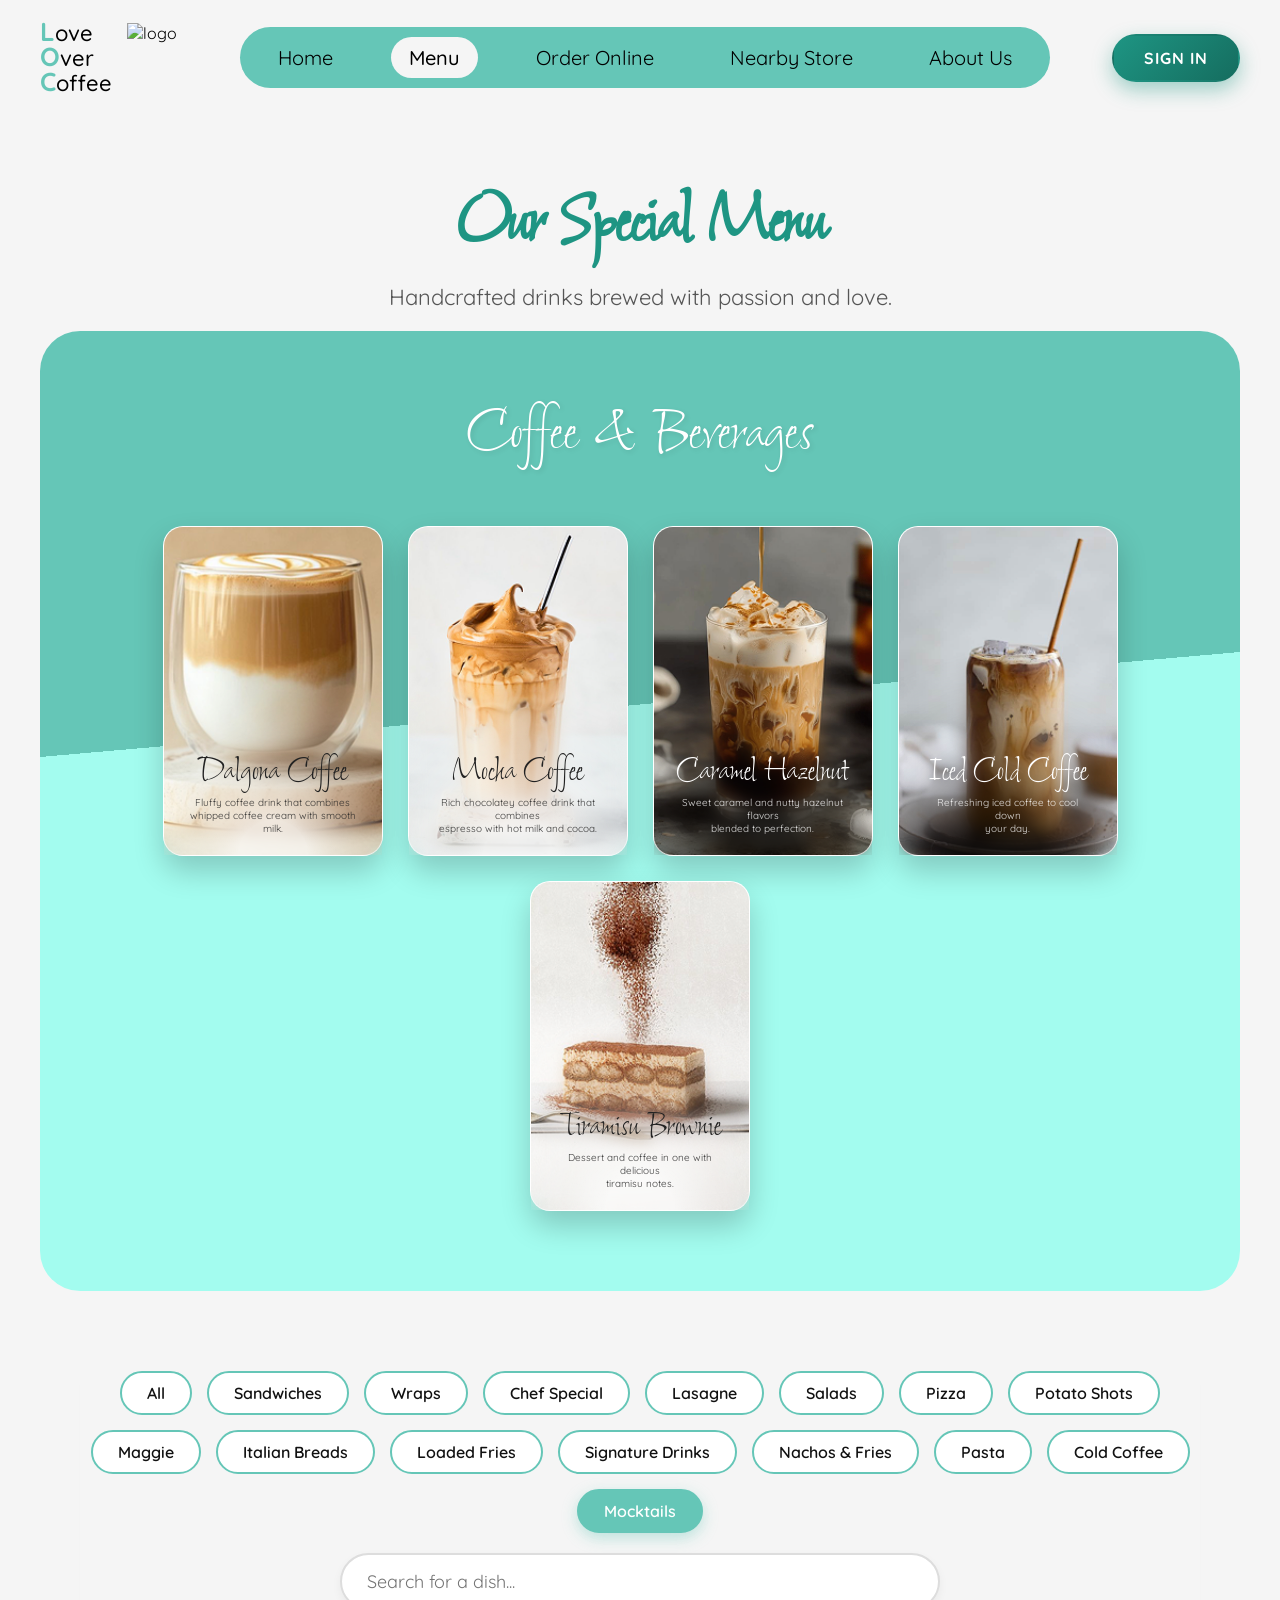
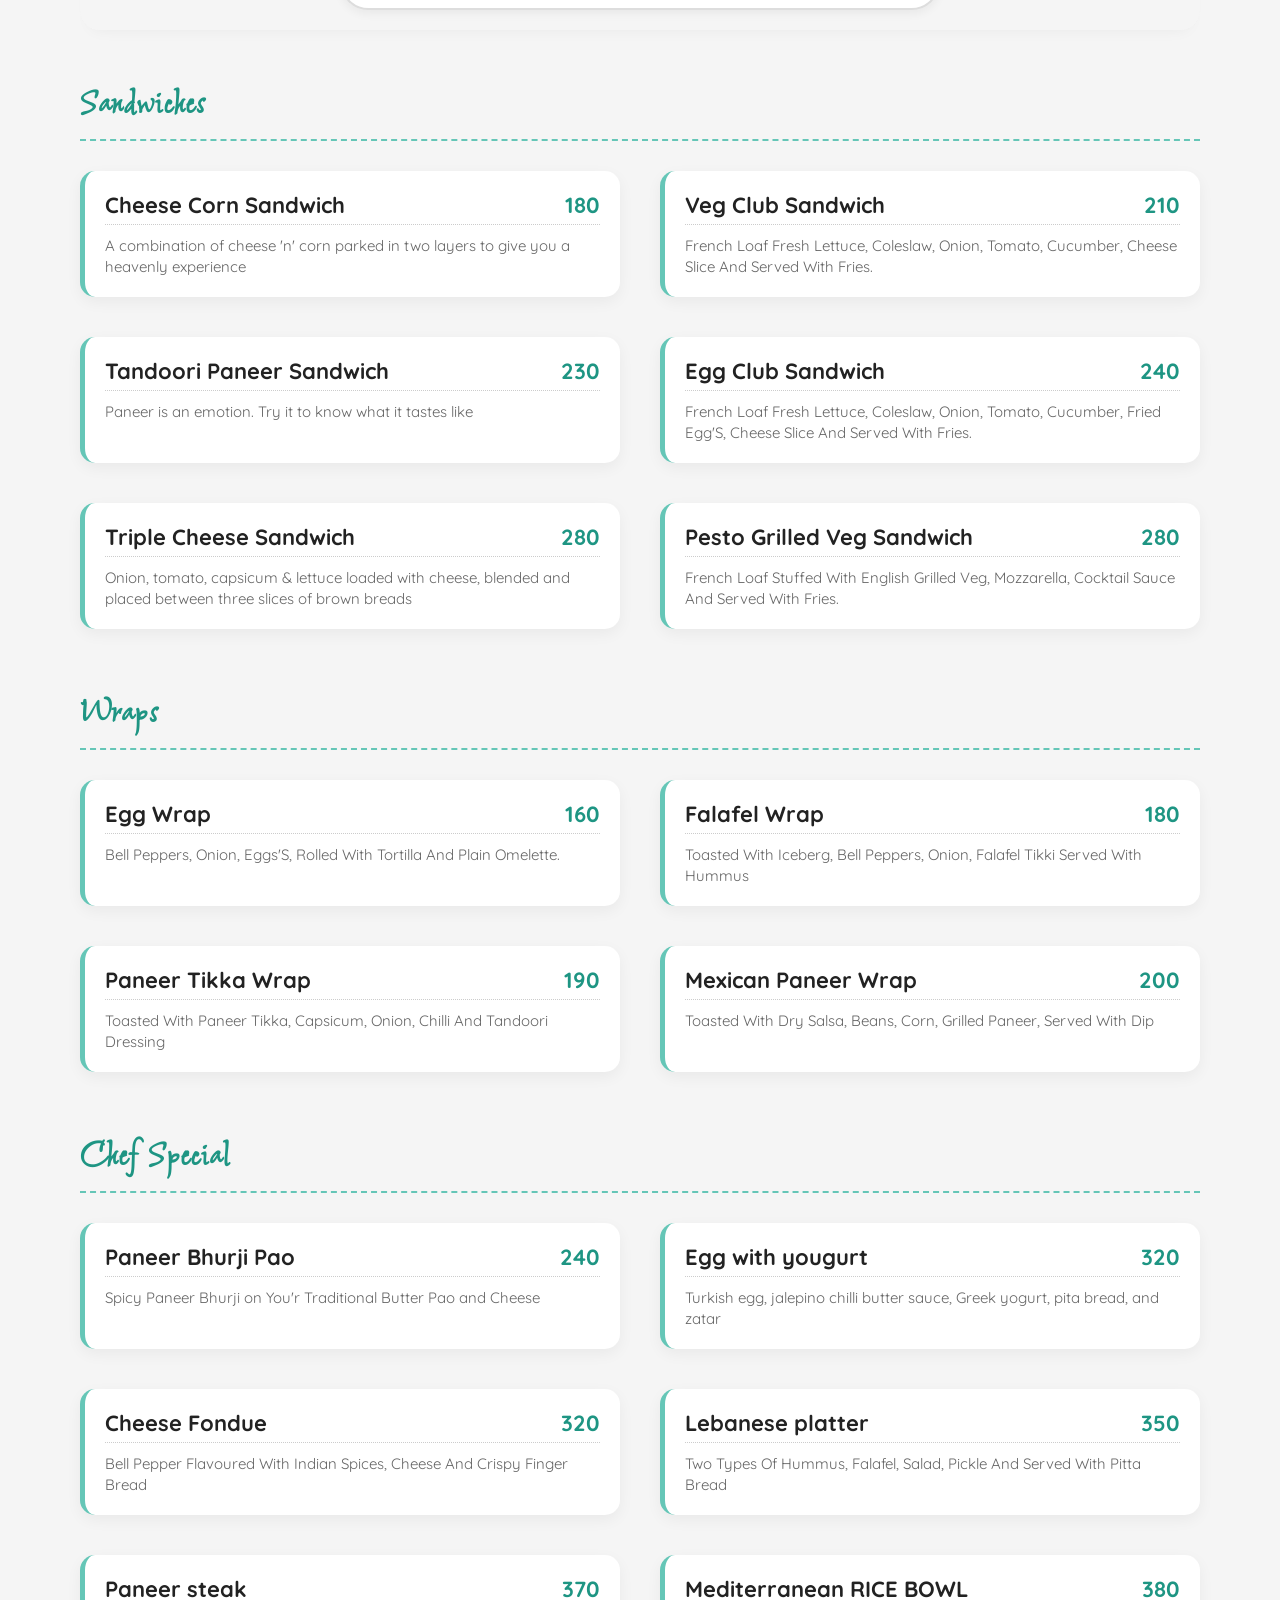
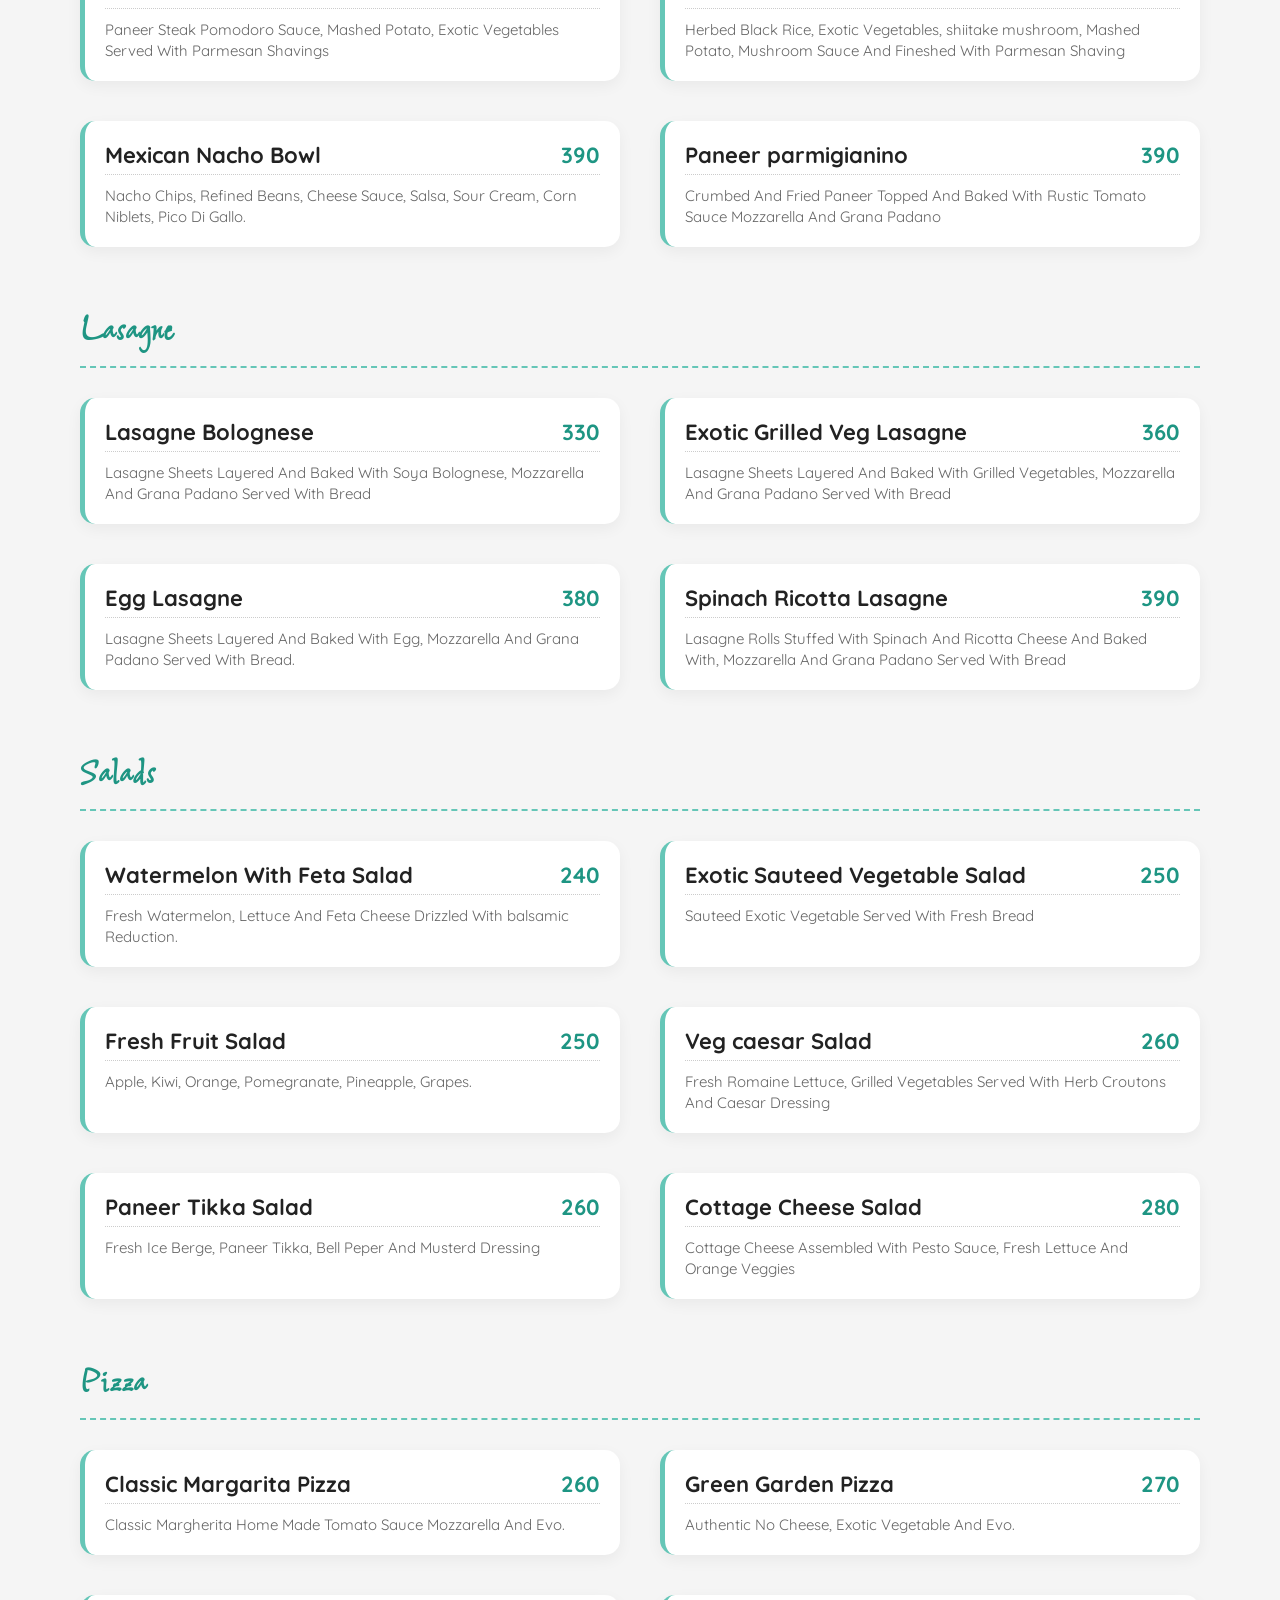
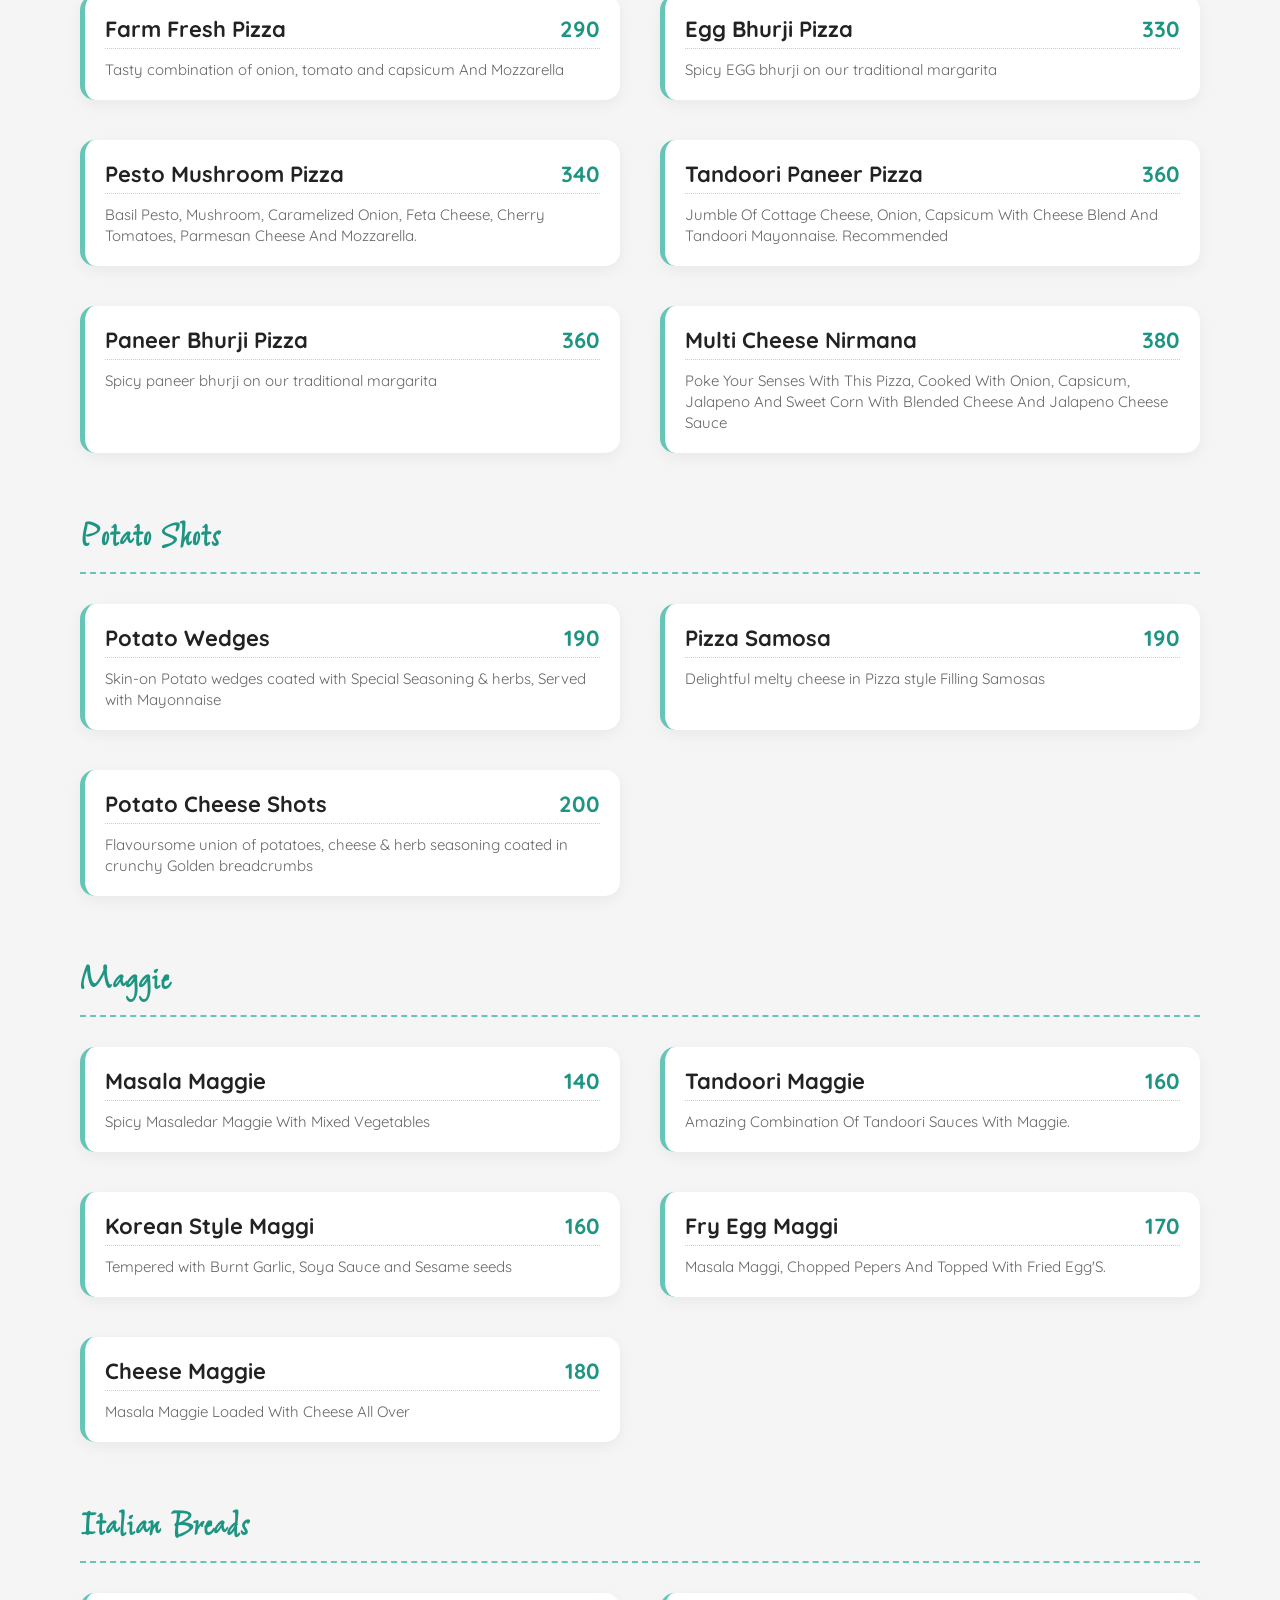
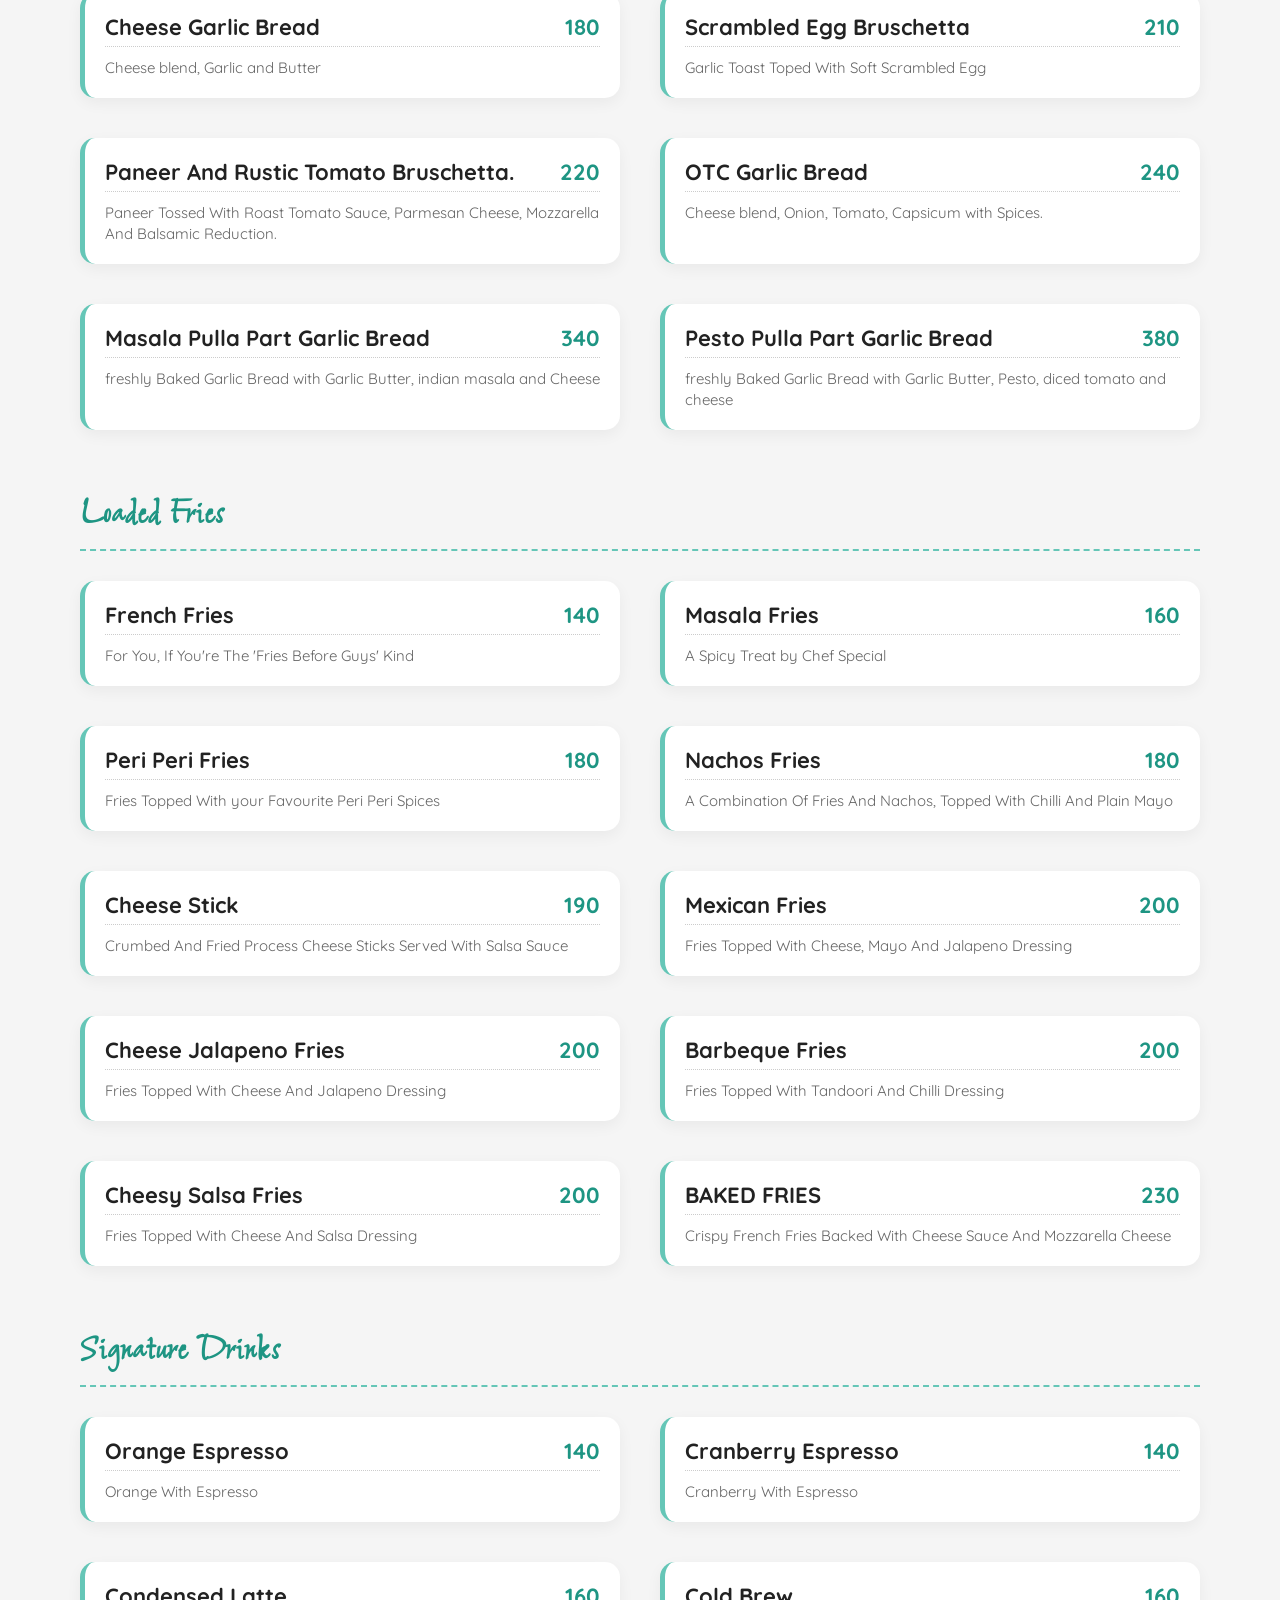
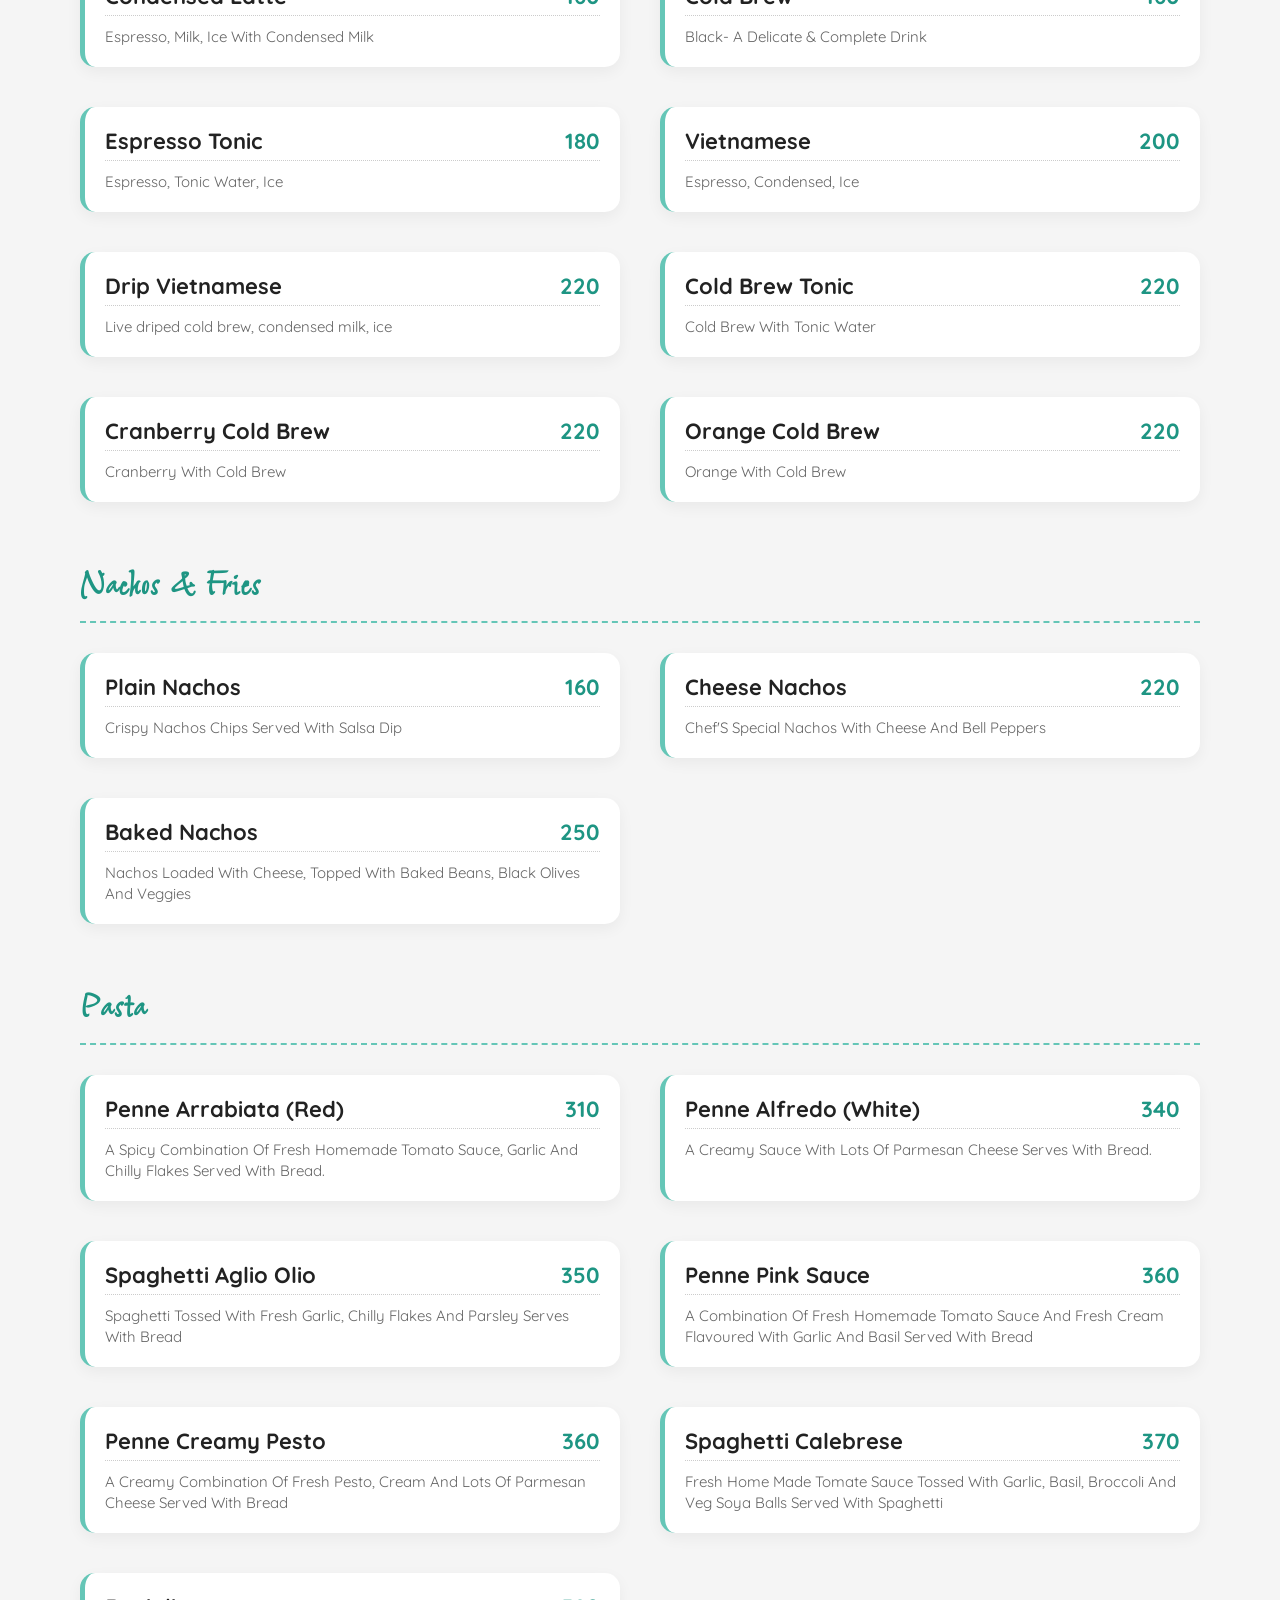
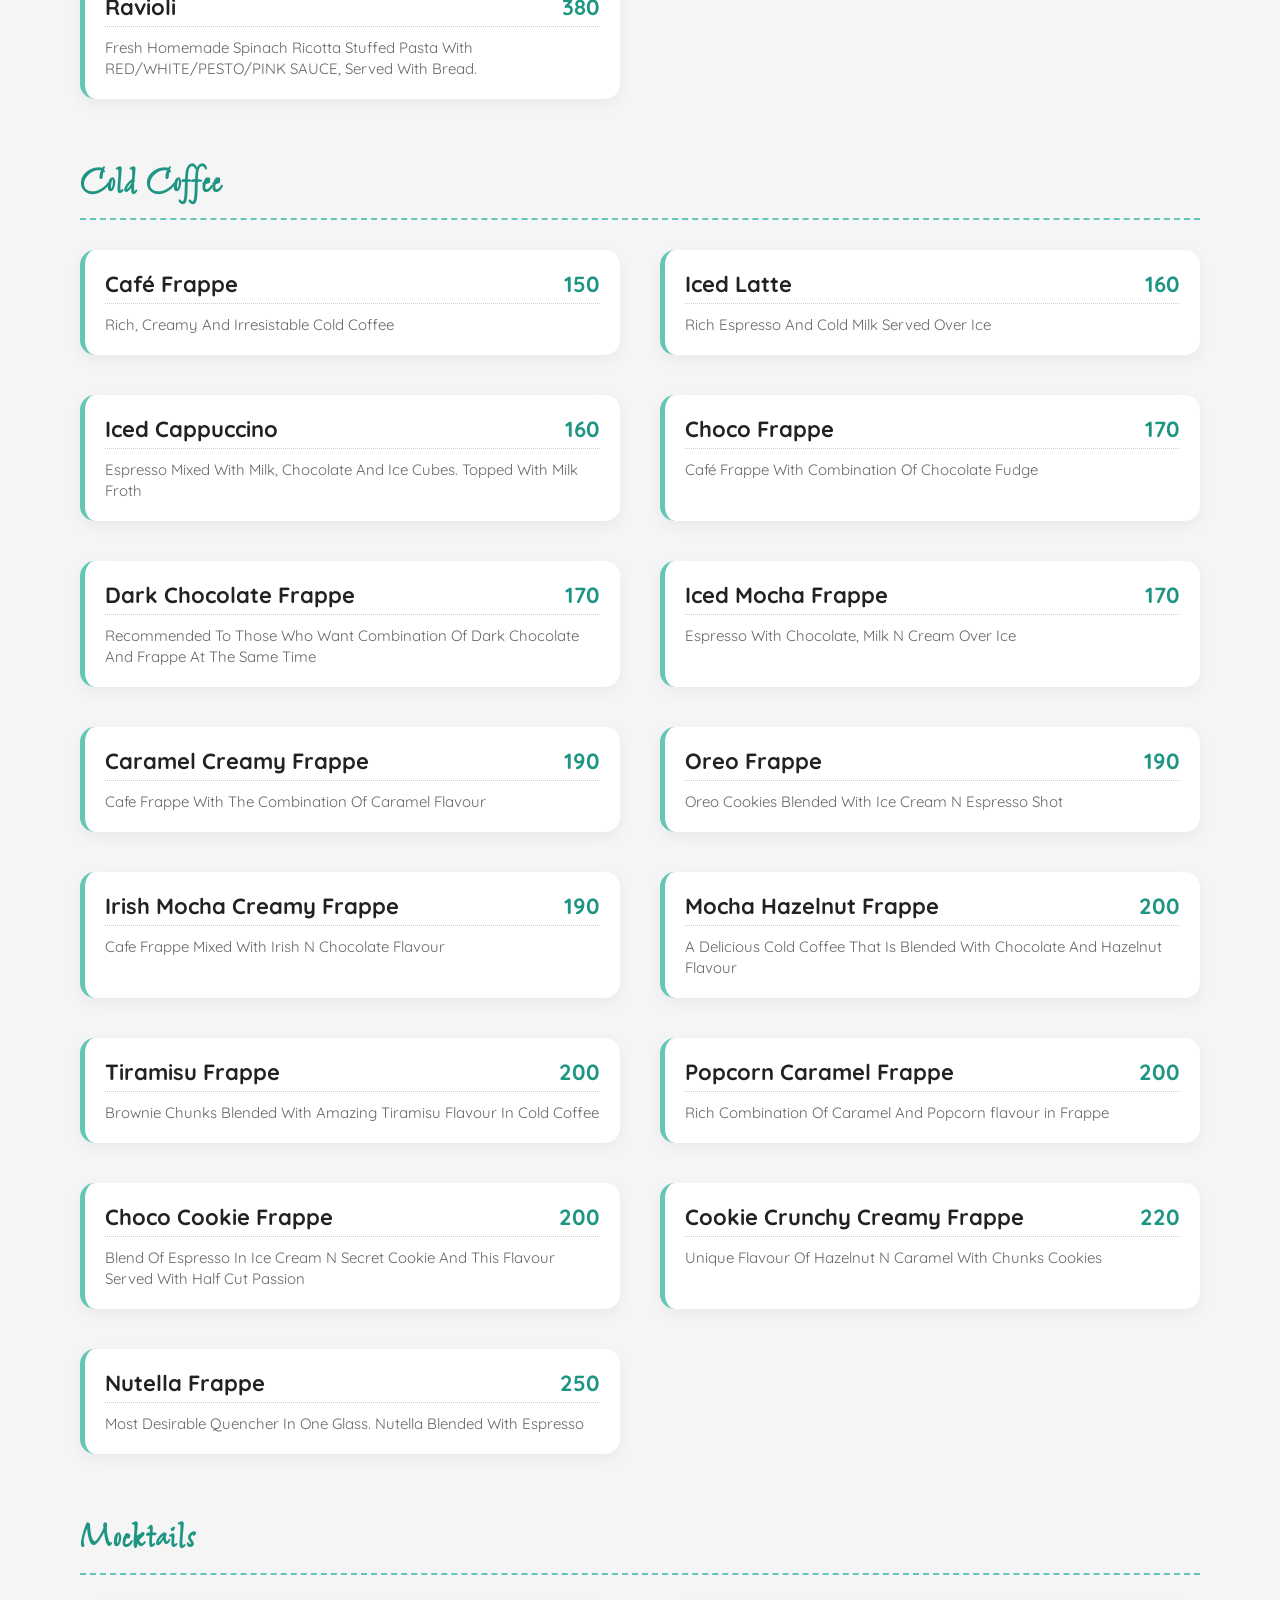
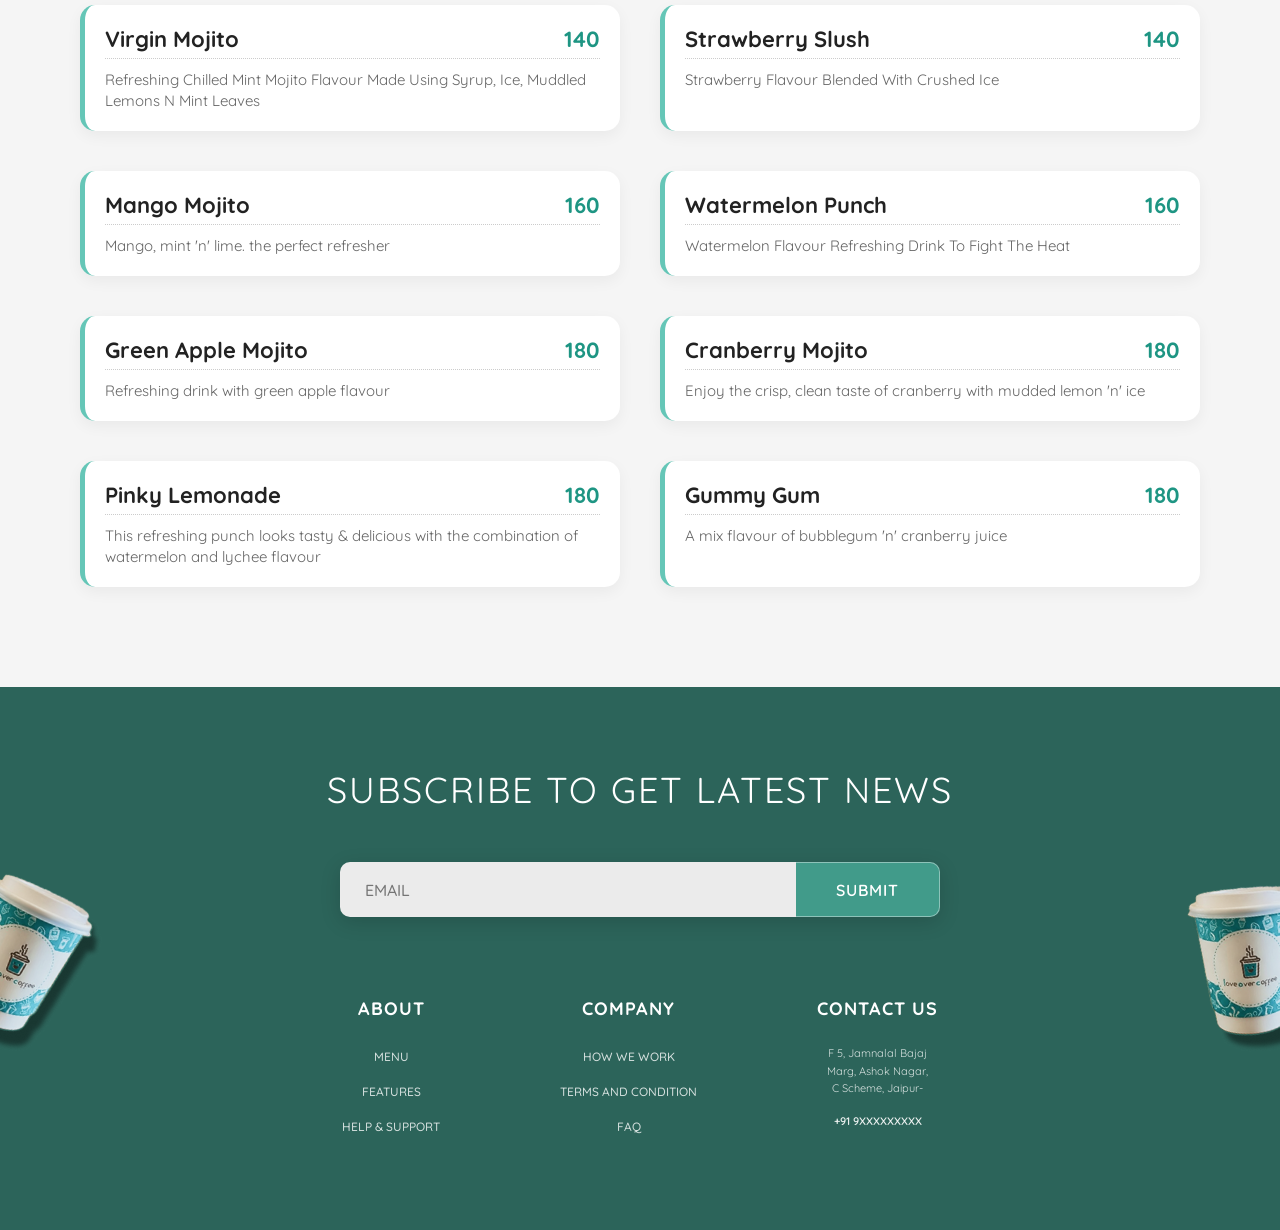
==== commit 1b73254e: "Add Supabase email sign-in and sign-up with auth modal. Includes auth.js, supabase-config.js, dialog" ====
--- a/menu.html
+++ b/menu.html
@@ -48,8 +48,54 @@
     <a href="#">About Us</a>
   </nav>
 
-  <button class="btn">Sign In</button>
+  <button type="button" class="btn" id="auth-open-btn" aria-label="Sign in or create an account">Sign In</button>
 </header>
+
+<dialog id="auth-dialog" class="auth-dialog" aria-label="Account and authentication">
+  <div class="auth-dialog-panel">
+    <button type="button" class="auth-close" aria-label="Close">&times;</button>
+    <div id="auth-not-configured" class="auth-banner" hidden>
+      <strong>Next step:</strong> Add your Supabase project URL and anon key to <code>supabase-config.js</code>. See <strong>README.md</strong> for setup.
+    </div>
+    <div id="auth-error" class="auth-msg auth-msg-error" role="alert" hidden></div>
+    <div id="auth-success" class="auth-msg auth-msg-success" role="status" hidden></div>
+
+    <div id="auth-view-guest">
+      <h2 id="auth-dialog-title" class="auth-title">Welcome back</h2>
+      <div class="auth-tabs" role="tablist" aria-label="Sign in or sign up">
+        <button type="button" class="auth-tab active" data-tab="signin" role="tab" aria-selected="true">Sign In</button>
+        <button type="button" class="auth-tab" data-tab="signup" role="tab" aria-selected="false">Sign Up</button>
+      </div>
+      <form id="form-signin" class="auth-form active" autocomplete="on">
+        <label class="auth-label">Email
+          <input type="email" name="email" required autocomplete="email" class="auth-input" />
+        </label>
+        <label class="auth-label">Password
+          <input type="password" name="password" required minlength="6" autocomplete="current-password" class="auth-input" />
+        </label>
+        <button type="submit" class="auth-submit">Sign In</button>
+      </form>
+      <form id="form-signup" class="auth-form" autocomplete="on">
+        <label class="auth-label">Email
+          <input type="email" name="email" required autocomplete="email" class="auth-input" />
+        </label>
+        <label class="auth-label">Password
+          <input type="password" name="password" required minlength="6" autocomplete="new-password" class="auth-input" />
+        </label>
+        <label class="auth-label">Confirm password
+          <input type="password" name="confirm" required minlength="6" autocomplete="new-password" class="auth-input" />
+        </label>
+        <button type="submit" class="auth-submit">Create account</button>
+      </form>
+    </div>
+
+    <div id="auth-view-user" hidden>
+      <h2 class="auth-title">Your account</h2>
+      <p class="auth-email-line">Signed in as <strong id="auth-user-email"></strong></p>
+      <button type="button" class="auth-submit auth-signout" id="auth-signout">Sign out</button>
+    </div>
+  </div>
+</dialog>
 
 <!-- MENU HEADER -->
 <div class="menu-header">
@@ -704,6 +750,8 @@
   </div>
 </footer>
 
+<script src="supabase-config.js"></script>
+<script type="module" src="auth.js"></script>
 <script src="script.js"></script>
 </body>
 </html>
--- a/style.css
+++ b/style.css
@@ -41,15 +41,16 @@
     font-size: 26px;
   }
   
-  /* ICON */
-  .logo-icon {
-    height: 55px;
-  }
+
   .navbar {
     display: flex;
     justify-content: space-between;
     align-items: center;
     padding: 20px 40px;
+    position: sticky;
+    top: 0;
+    z-index: 1000;
+    background-color: #f5f5f5;
   }
   
   /* MENU CONTAINER */
@@ -102,6 +103,12 @@
   /* LOGO */
   .logo-icon {
     height: 70px;
+    transition: transform 0.6s cubic-bezier(0.68, -0.55, 0.27, 1.55);
+    cursor: pointer;
+  }
+
+  .logo-icon:hover {
+    transform: rotate(360deg) scale(1.1);
   }
 
   
@@ -1459,4 +1466,200 @@
   .menu-items-grid {
     grid-template-columns: 1fr;
   }
+}
+
+/* —— Auth dialog (Supabase) —— */
+.auth-dialog {
+  padding: 0;
+  border: none;
+  border-radius: 20px;
+  max-width: 420px;
+  width: calc(100% - 32px);
+  background: transparent;
+  box-shadow: 0 24px 60px rgba(0, 0, 0, 0.25);
+}
+
+.auth-dialog::backdrop {
+  background: rgba(20, 50, 45, 0.45);
+  backdrop-filter: blur(4px);
+}
+
+.auth-dialog-panel {
+  position: relative;
+  background: #fff;
+  border-radius: 20px;
+  padding: 28px 26px 26px;
+  font-family: 'Quicksand', sans-serif;
+  color: #222;
+}
+
+.auth-close {
+  position: absolute;
+  top: 12px;
+  right: 14px;
+  width: 36px;
+  height: 36px;
+  border: none;
+  background: rgba(30, 149, 131, 0.12);
+  color: #1e9583;
+  font-size: 22px;
+  line-height: 1;
+  border-radius: 50%;
+  cursor: pointer;
+  transition: background 0.2s ease, transform 0.15s ease;
+}
+
+.auth-close:hover {
+  background: rgba(30, 149, 131, 0.22);
+}
+
+.auth-close:active {
+  transform: scale(0.94);
+}
+
+.auth-banner {
+  font-size: 14px;
+  line-height: 1.45;
+  color: #444;
+  background: #fff8e6;
+  border: 1px solid #f0d78c;
+  border-radius: 12px;
+  padding: 12px 14px;
+  margin-bottom: 16px;
+}
+
+.auth-banner code {
+  font-size: 13px;
+  background: rgba(0, 0, 0, 0.06);
+  padding: 2px 6px;
+  border-radius: 4px;
+}
+
+.auth-msg {
+  font-size: 14px;
+  padding: 10px 12px;
+  border-radius: 10px;
+  margin-bottom: 14px;
+}
+
+.auth-msg-error {
+  background: #ffe8e8;
+  color: #a32020;
+  border: 1px solid #f5b5b5;
+}
+
+.auth-msg-success {
+  background: #e8f8f4;
+  color: #156d5f;
+  border: 1px solid #9dd9cb;
+}
+
+.auth-title {
+  font-family: 'Quicksand', sans-serif;
+  font-size: 1.5rem;
+  font-weight: 700;
+  color: #1e9583;
+  margin: 0 0 18px;
+  padding-right: 36px;
+}
+
+.auth-tabs {
+  display: flex;
+  gap: 8px;
+  margin-bottom: 18px;
+}
+
+.auth-tab {
+  flex: 1;
+  padding: 10px 12px;
+  border: 2px solid #e0e8e6;
+  background: #f7faf9;
+  border-radius: 12px;
+  font-family: 'Quicksand', sans-serif;
+  font-weight: 600;
+  font-size: 15px;
+  color: #555;
+  cursor: pointer;
+  transition: border-color 0.2s, background 0.2s, color 0.2s;
+}
+
+.auth-tab.active {
+  border-color: #1e9583;
+  background: rgba(30, 149, 131, 0.1);
+  color: #1e9583;
+}
+
+.auth-form {
+  display: none;
+  flex-direction: column;
+  gap: 14px;
+}
+
+.auth-form.active {
+  display: flex;
+}
+
+.auth-label {
+  display: flex;
+  flex-direction: column;
+  gap: 6px;
+  font-size: 14px;
+  font-weight: 600;
+  color: #444;
+}
+
+.auth-input {
+  font-family: 'Quicksand', sans-serif;
+  font-size: 16px;
+  padding: 12px 14px;
+  border: 2px solid #e0e8e6;
+  border-radius: 12px;
+  outline: none;
+  transition: border-color 0.2s;
+}
+
+.auth-input:focus {
+  border-color: #1e9583;
+}
+
+.auth-submit {
+  margin-top: 6px;
+  padding: 14px 20px;
+  border: none;
+  border-radius: 14px;
+  font-family: 'Quicksand', sans-serif;
+  font-weight: 700;
+  font-size: 16px;
+  letter-spacing: 0.5px;
+  text-transform: uppercase;
+  color: #fff;
+  cursor: pointer;
+  background: linear-gradient(135deg, #1e9583 0%, #156d5f 100%);
+  box-shadow: 0 8px 20px rgba(30, 149, 131, 0.35);
+  transition: transform 0.15s ease, box-shadow 0.2s ease;
+}
+
+.auth-submit:hover {
+  transform: translateY(-2px);
+  box-shadow: 0 12px 24px rgba(30, 149, 131, 0.45);
+}
+
+.auth-submit:active {
+  transform: translateY(0);
+}
+
+.auth-signout {
+  background: linear-gradient(135deg, #888 0%, #555 100%);
+  box-shadow: 0 6px 16px rgba(0, 0, 0, 0.2);
+}
+
+.auth-signout:hover {
+  box-shadow: 0 10px 20px rgba(0, 0, 0, 0.25);
+}
+
+.auth-email-line {
+  font-size: 15px;
+  color: #555;
+  margin: 0 0 20px;
+  line-height: 1.5;
 }
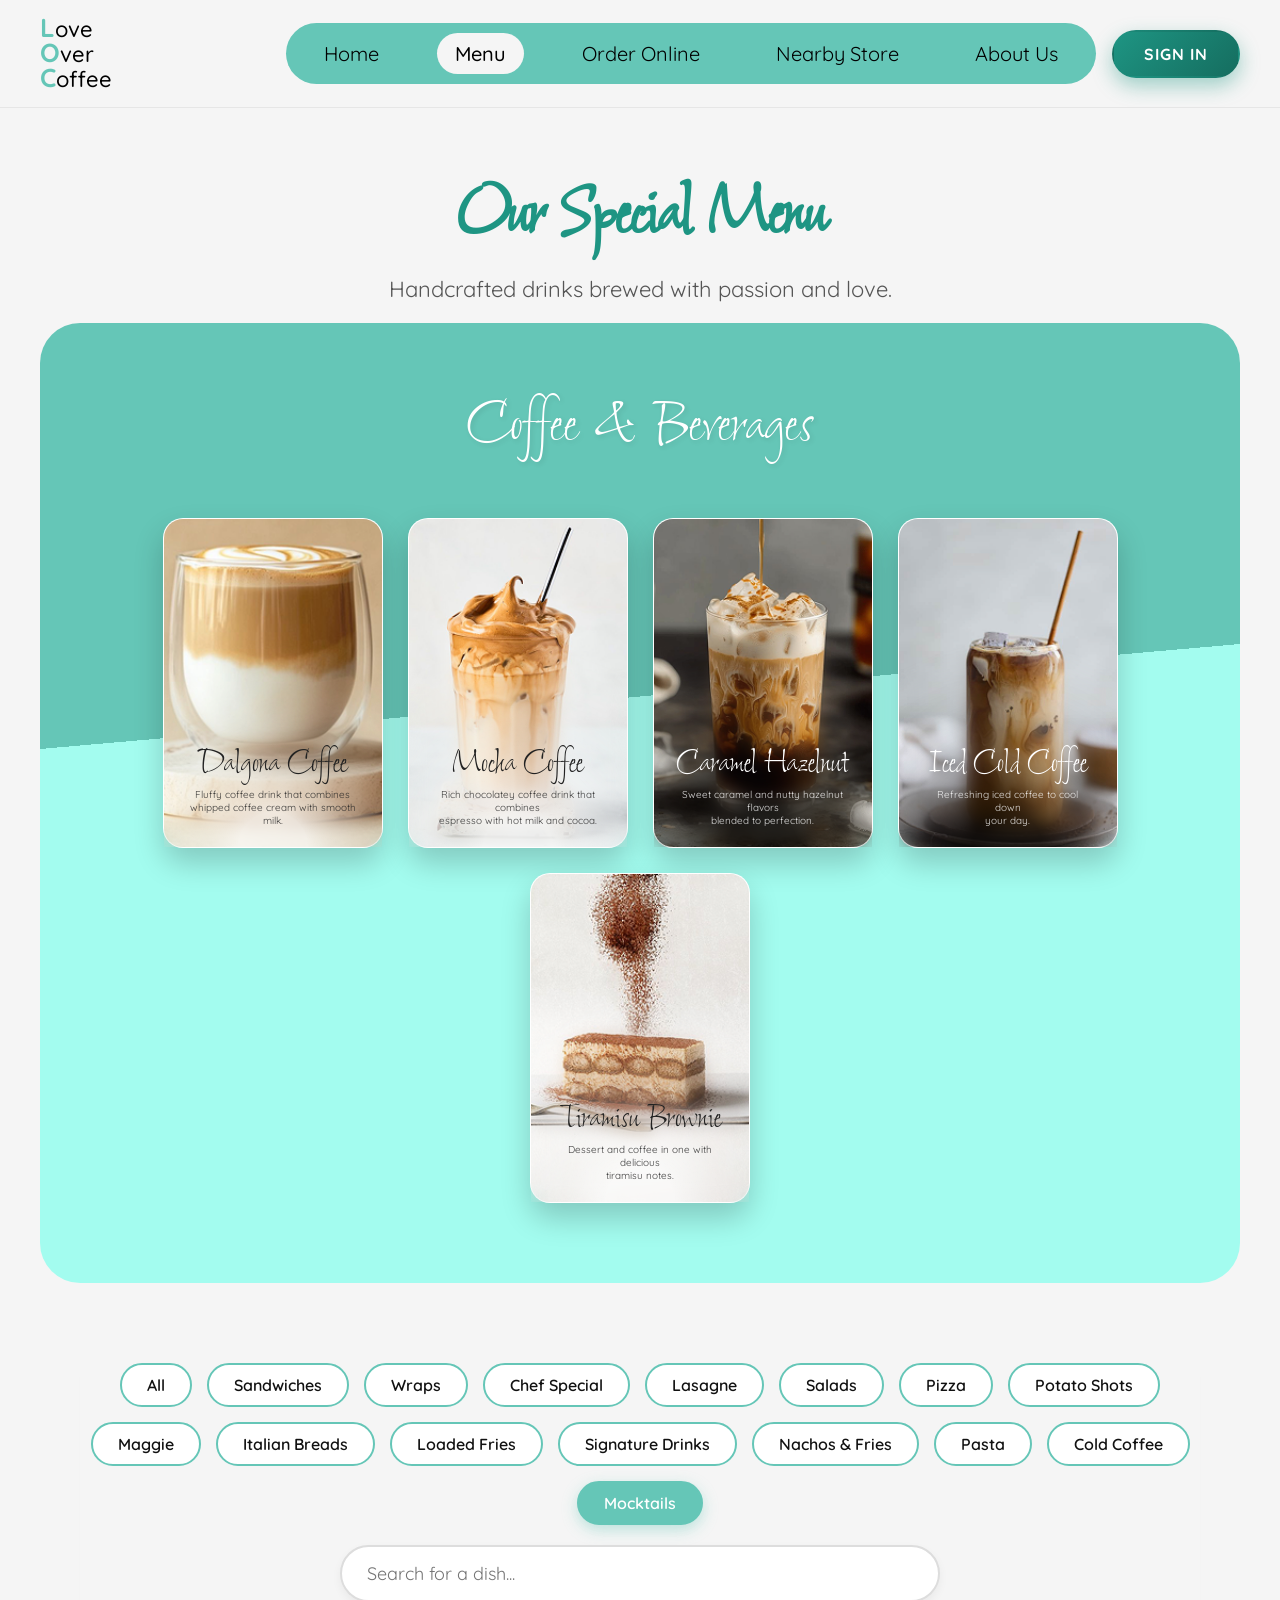
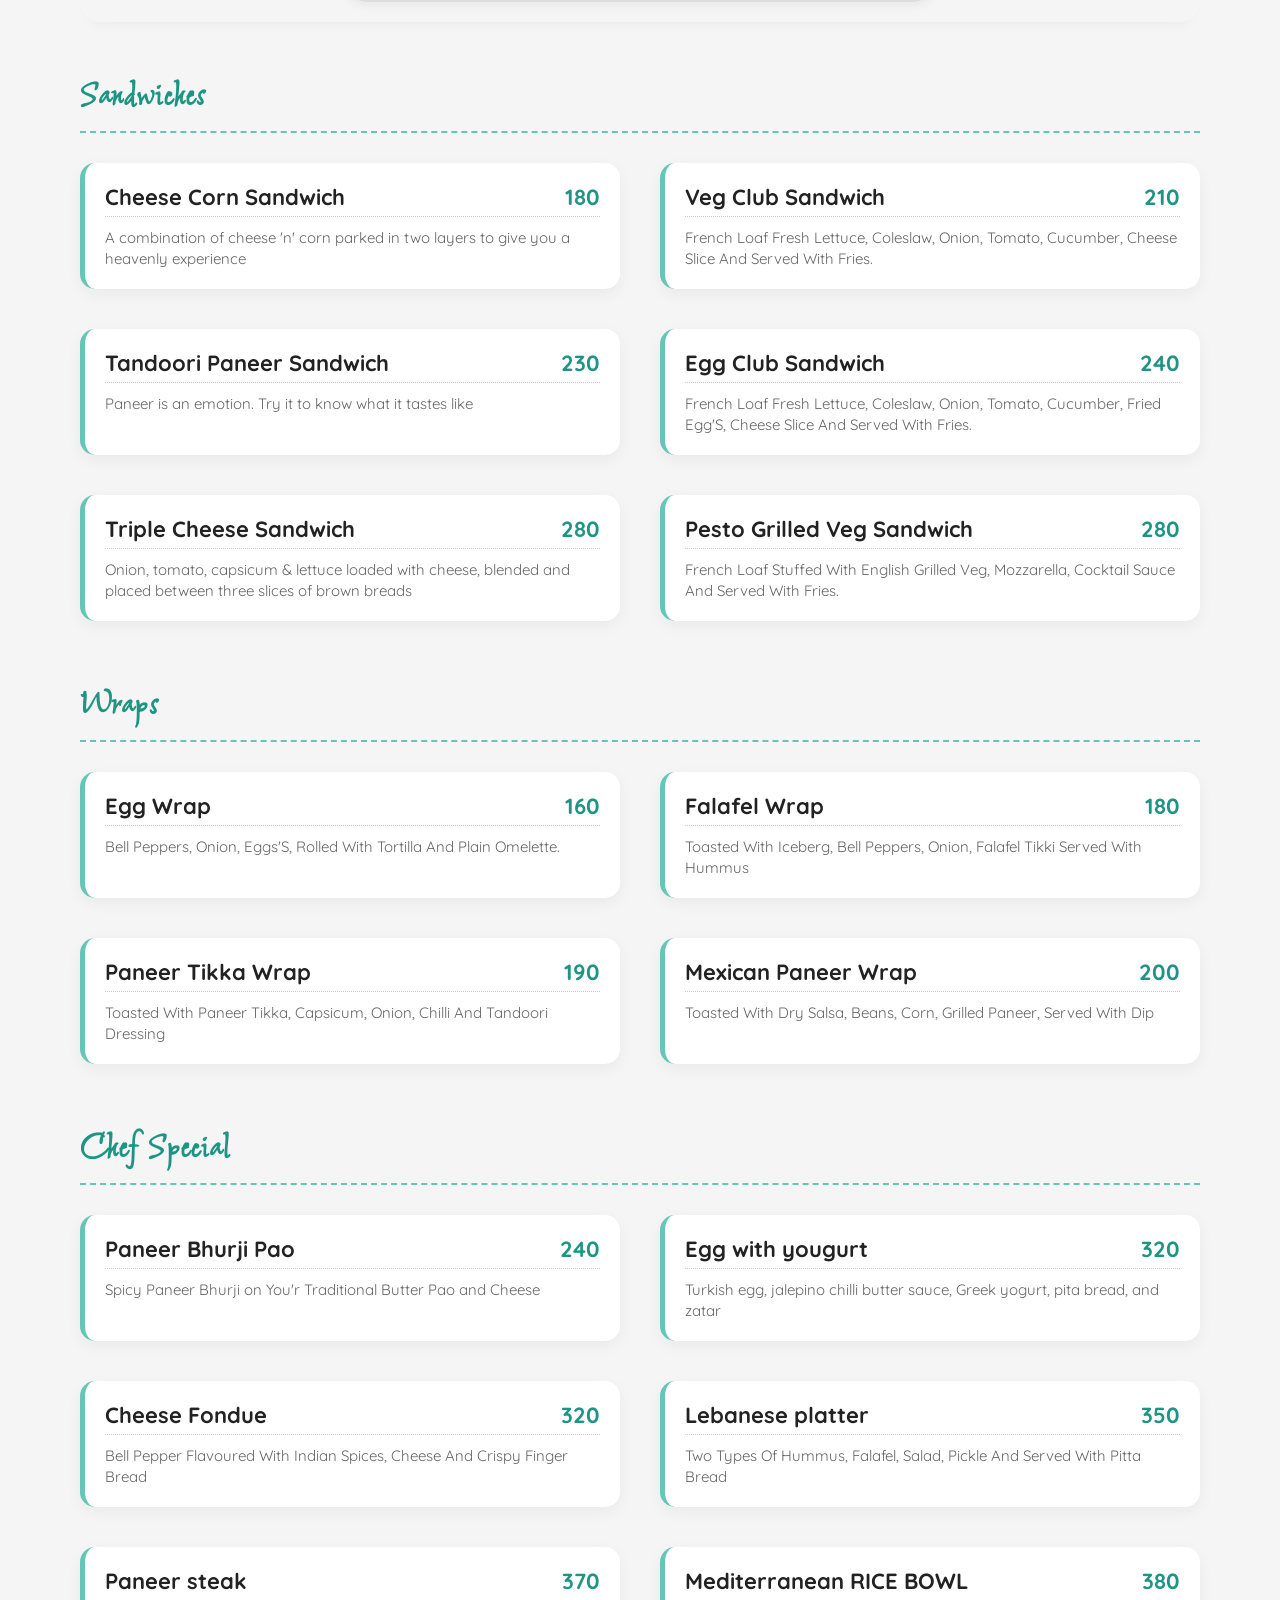
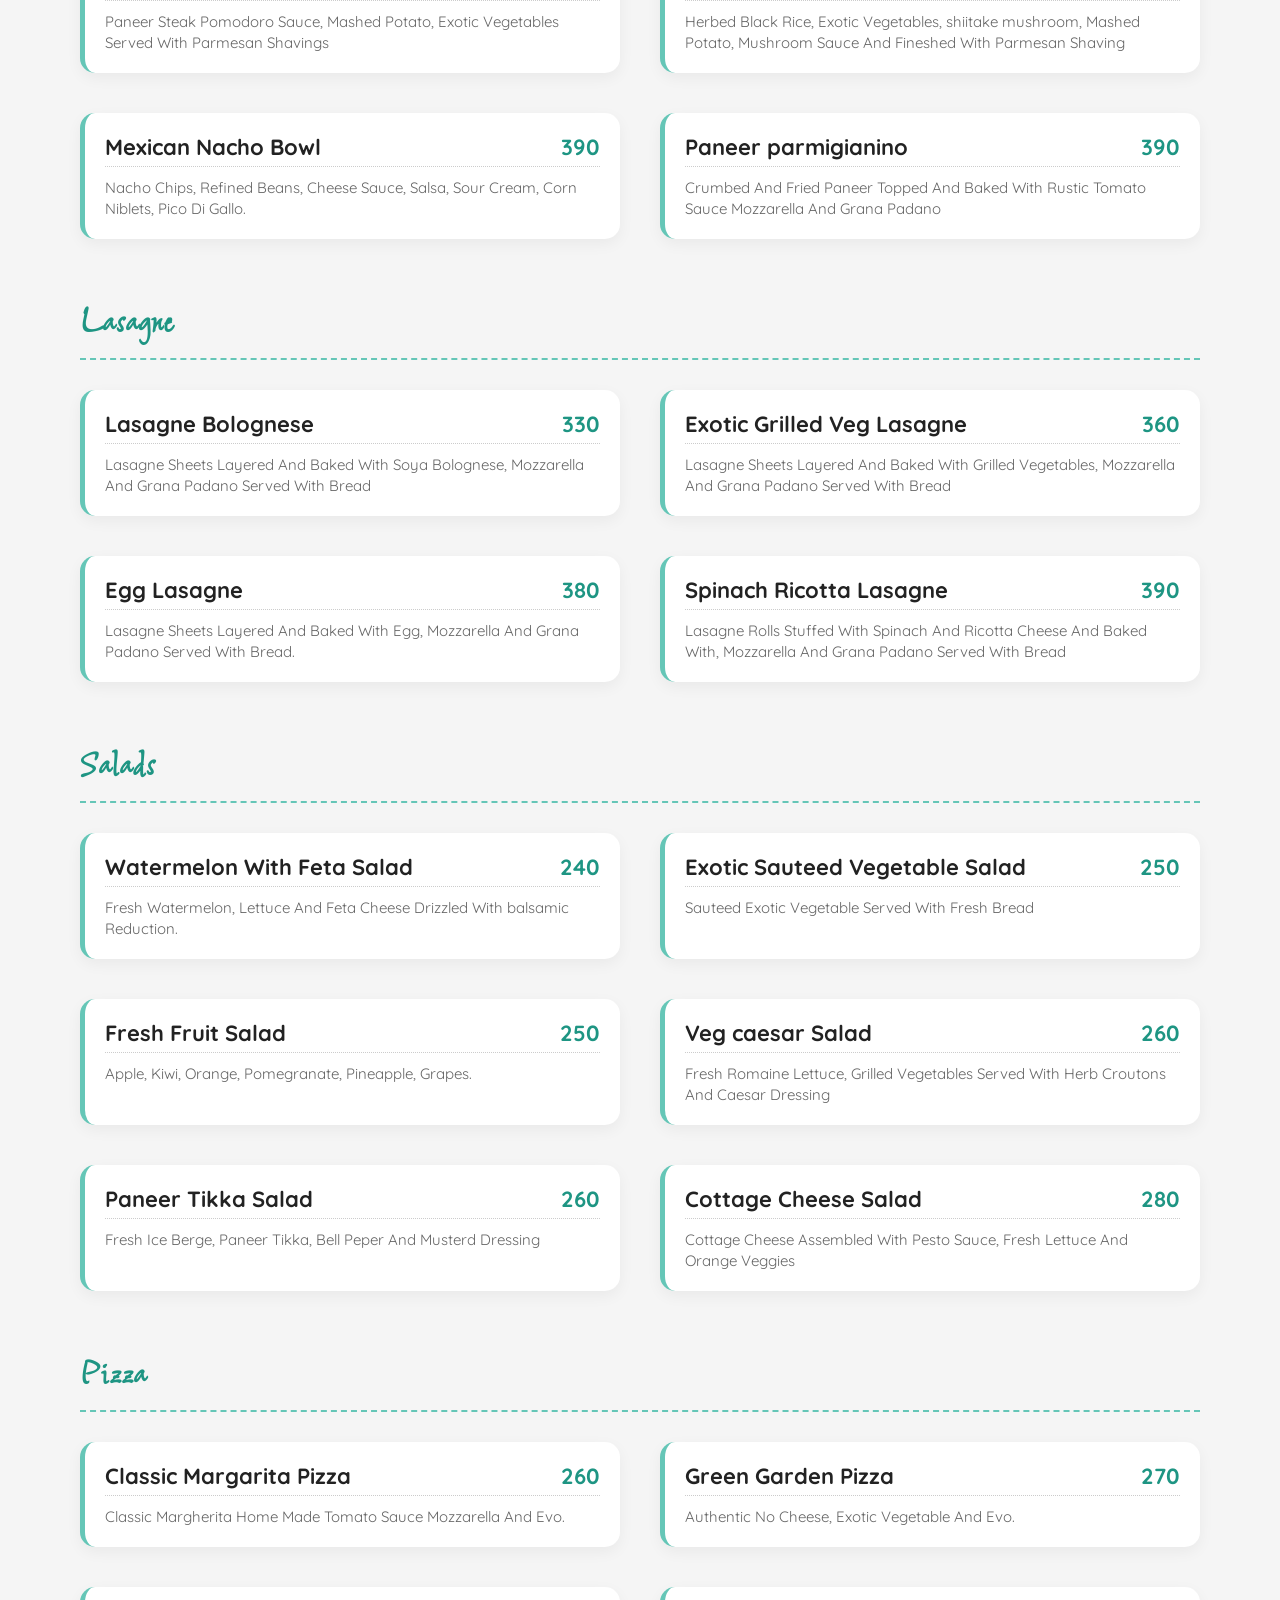
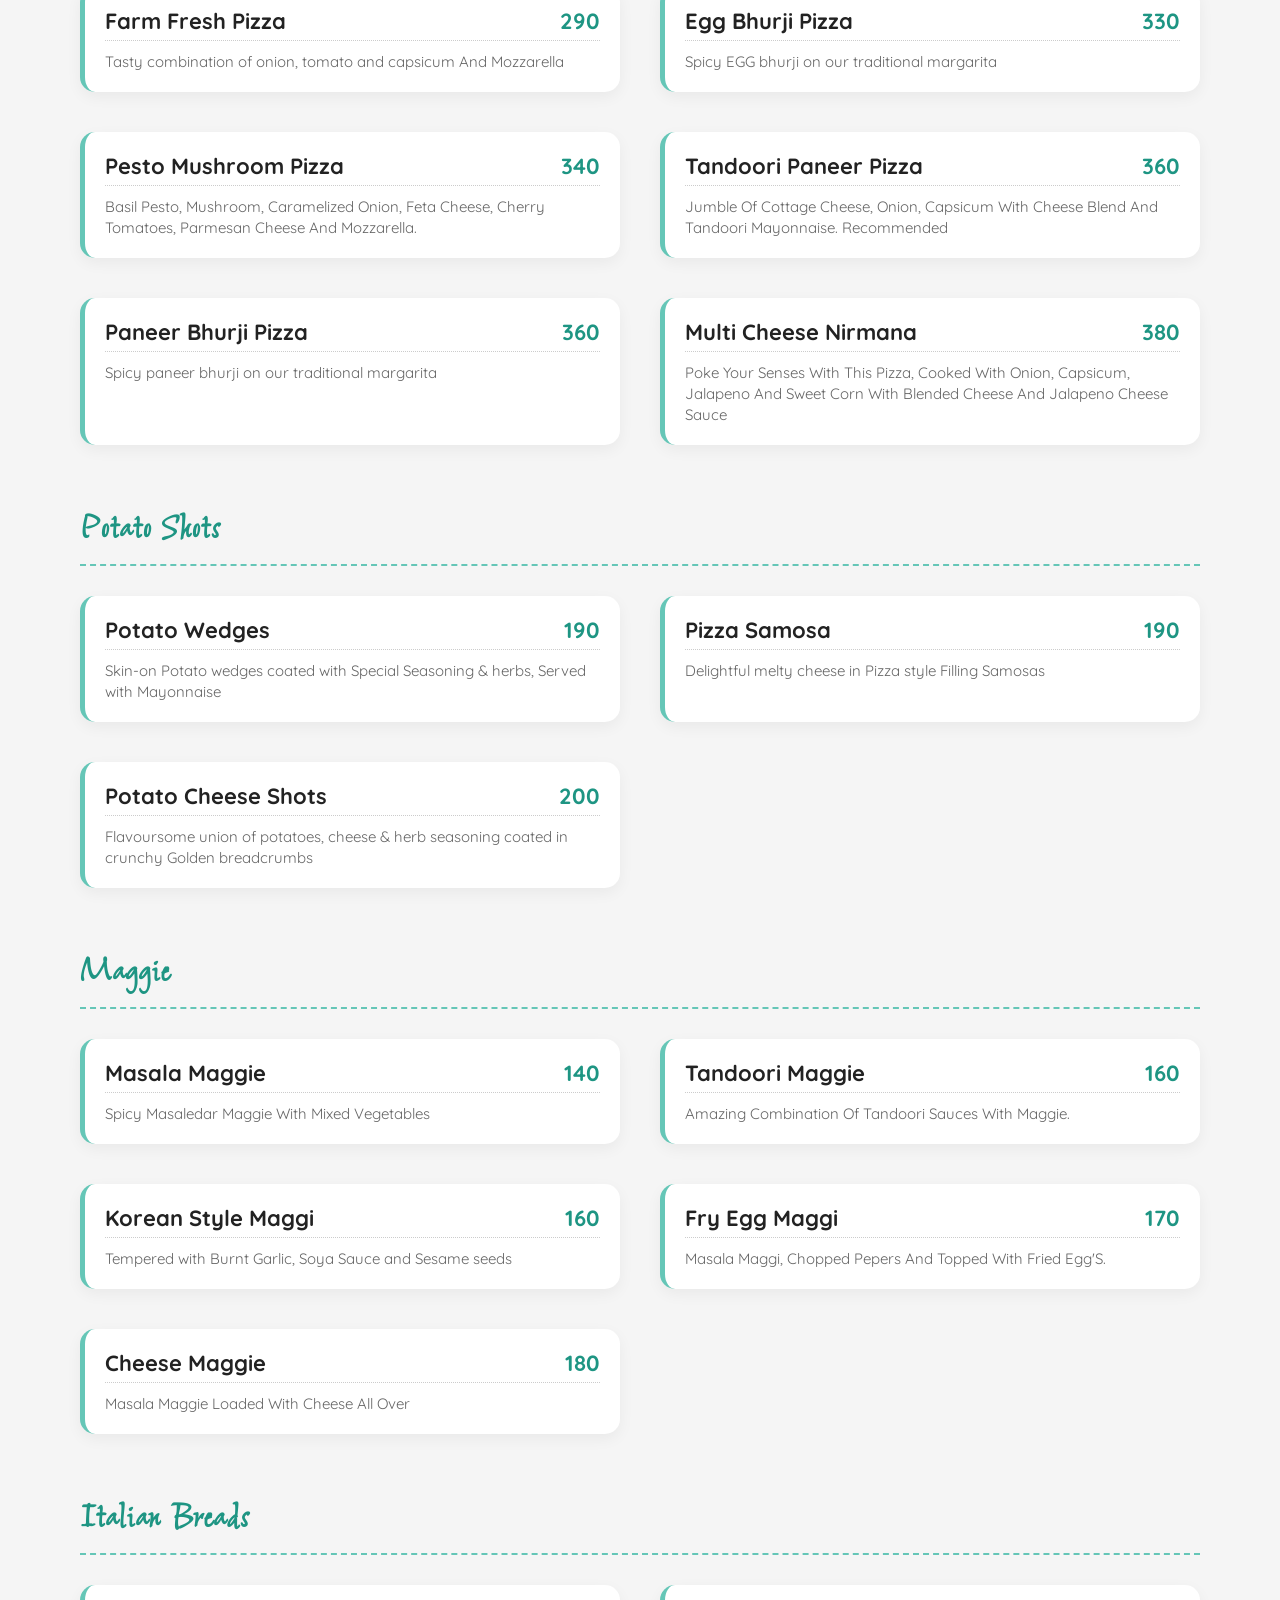
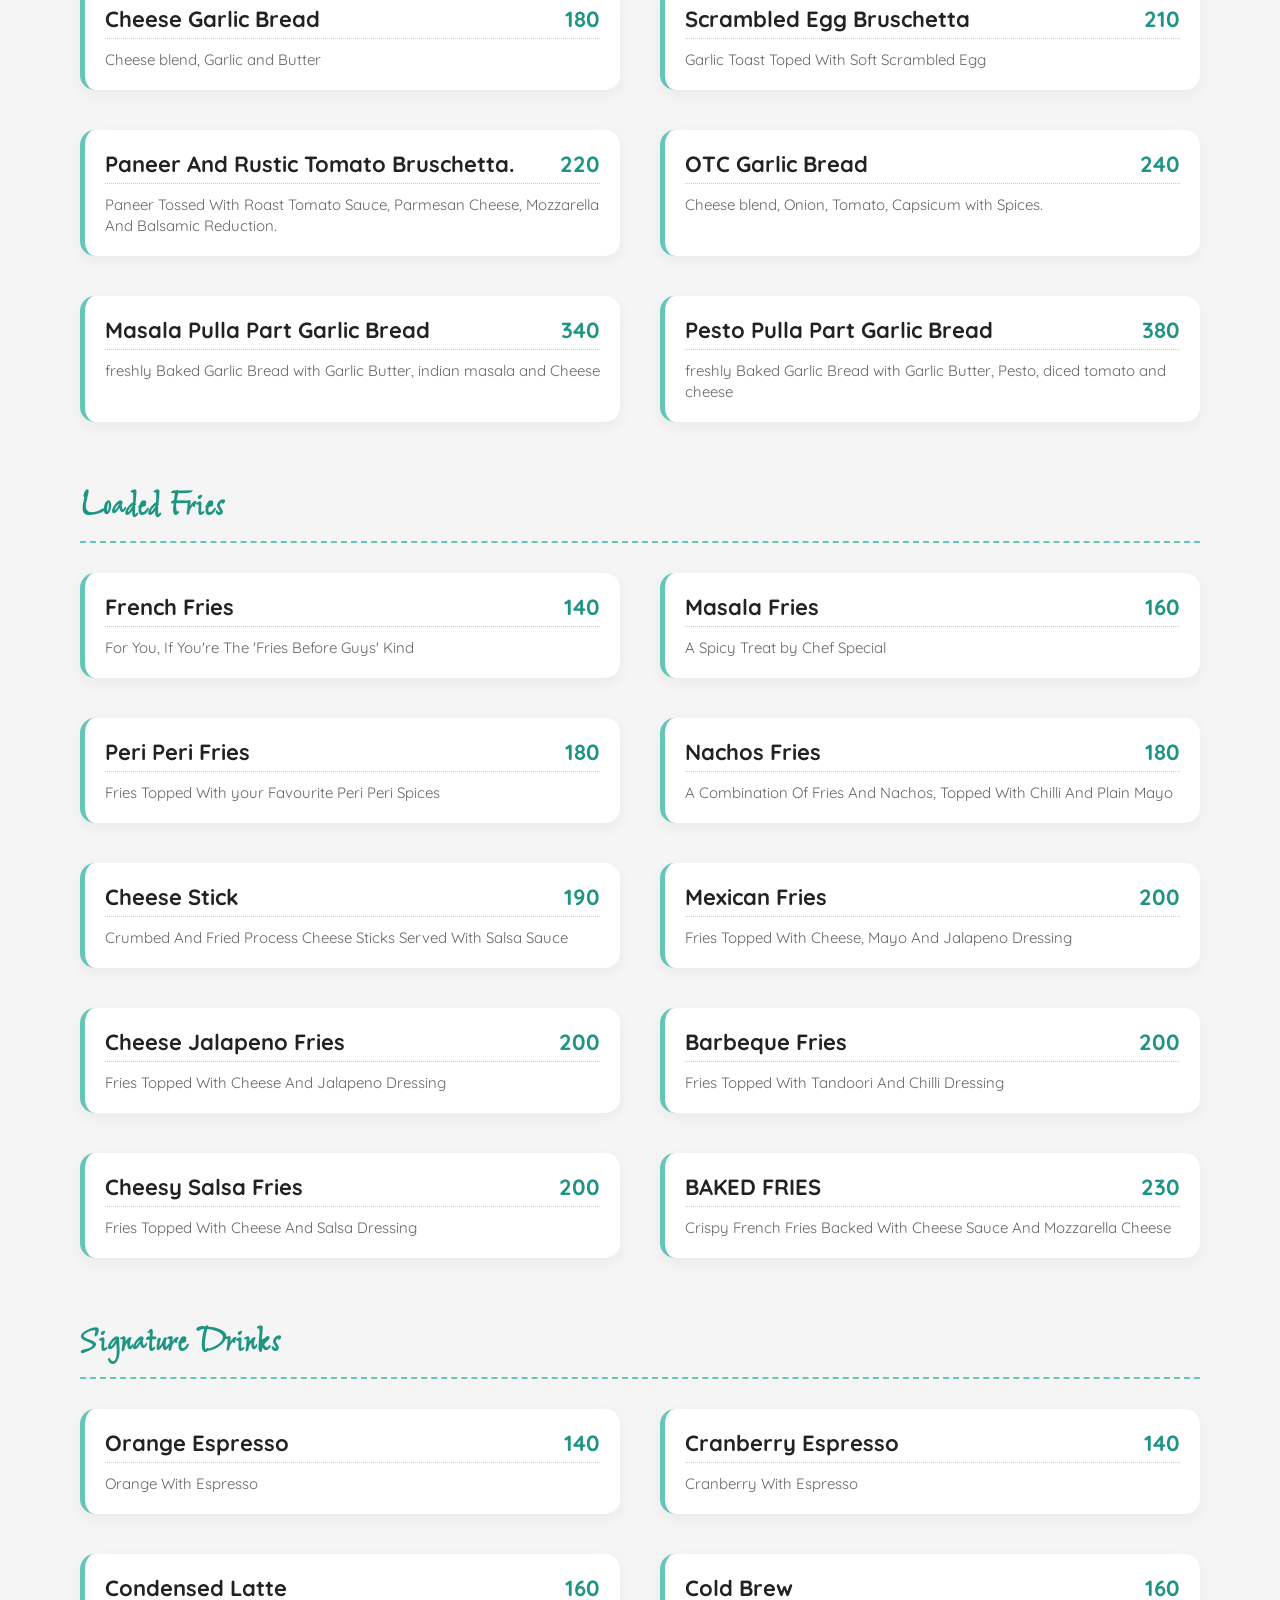
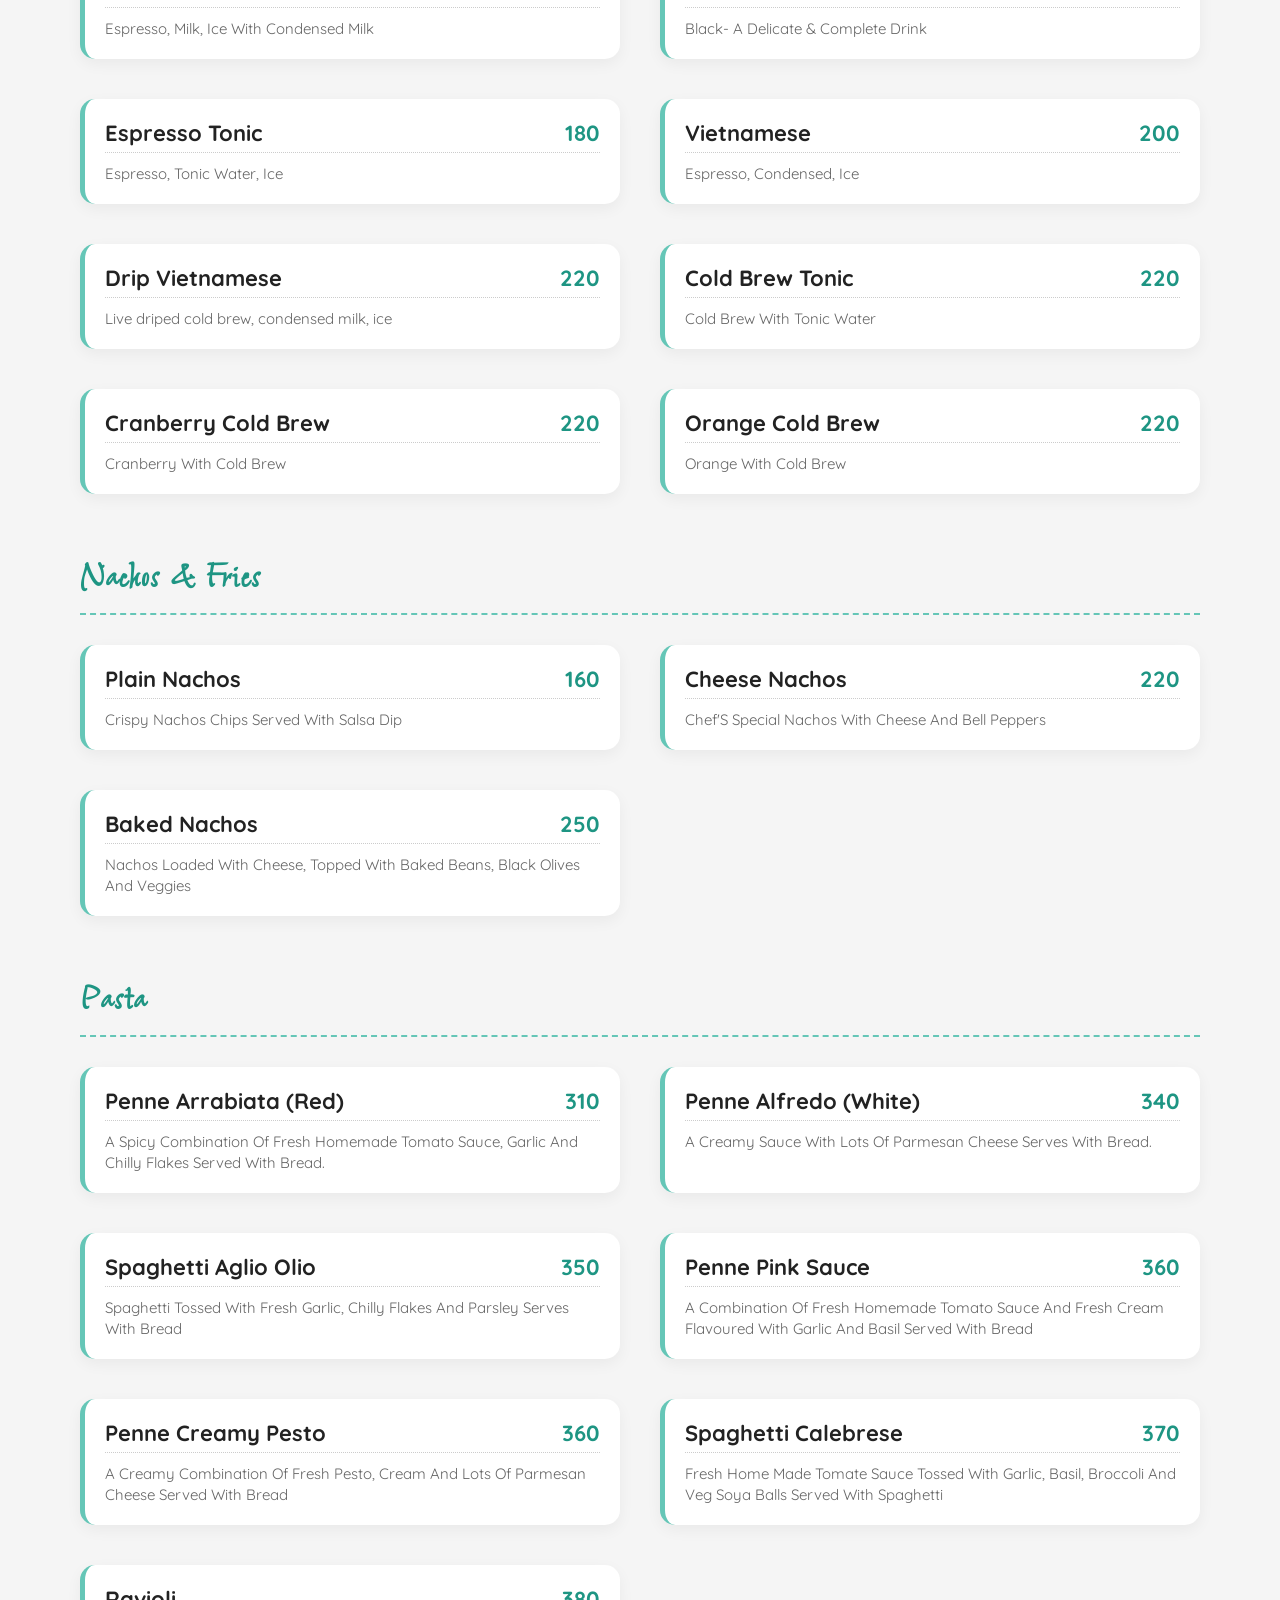
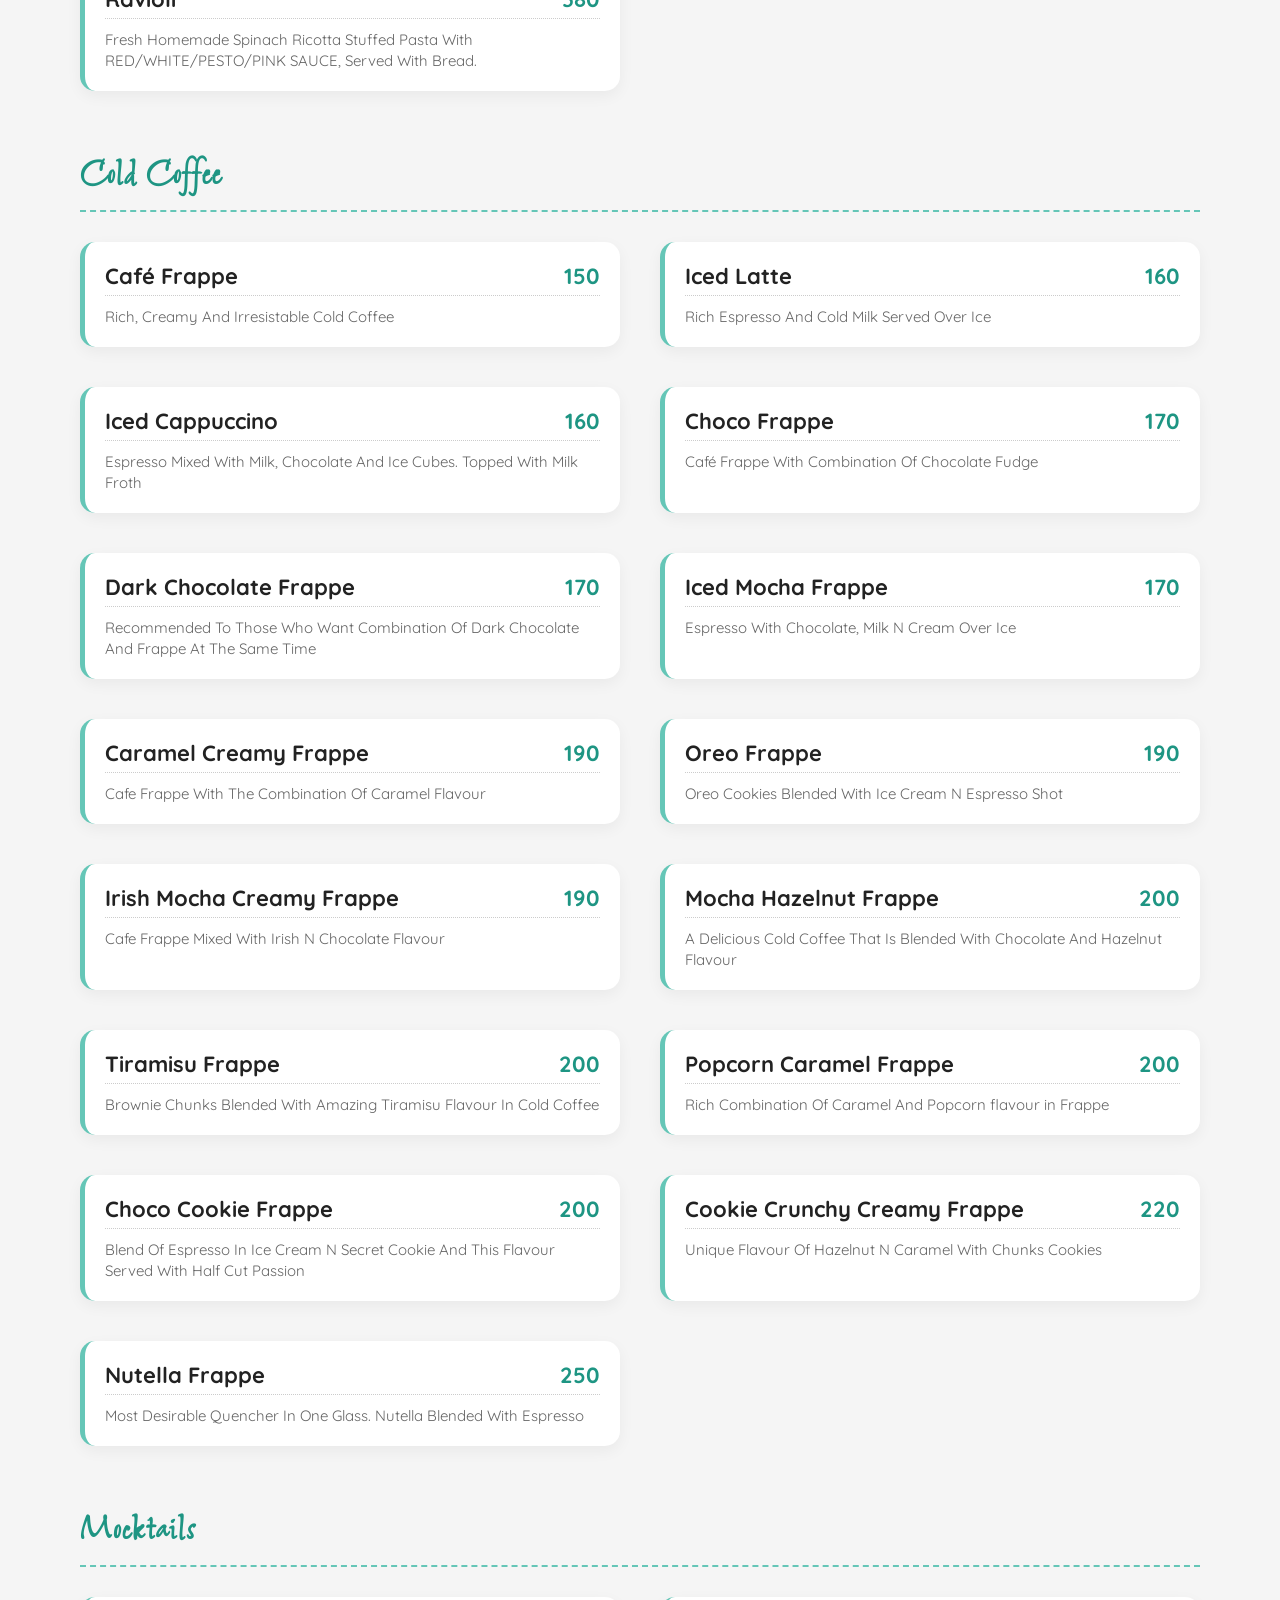
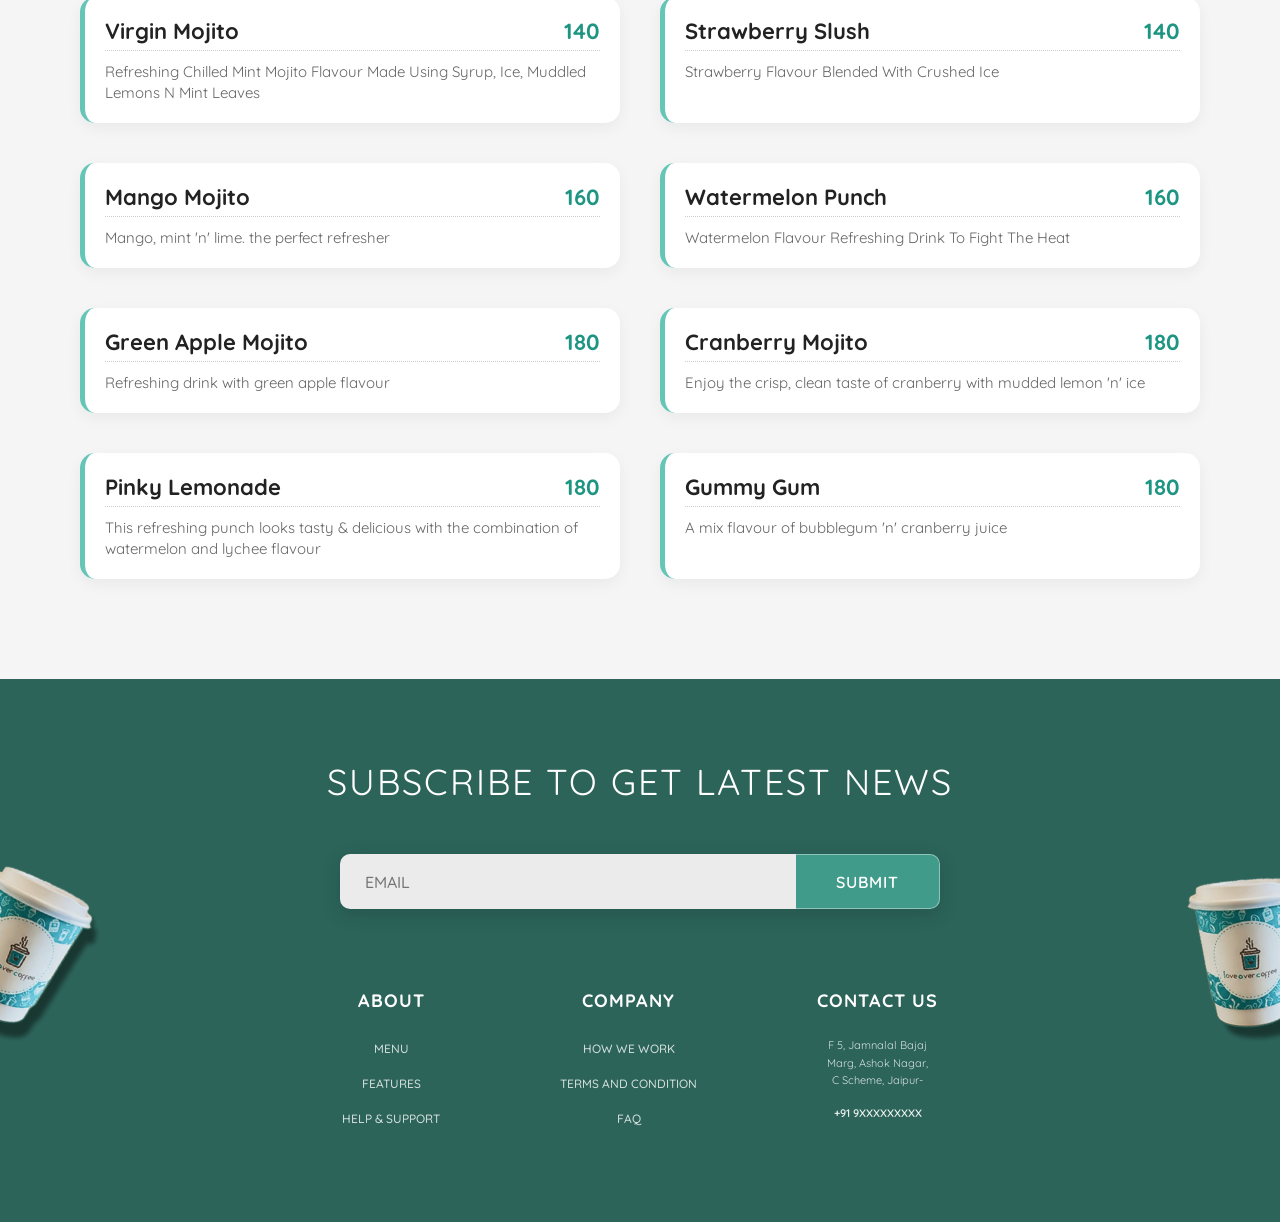
==== commit 6e458eba: "Update website files" ====
--- a/menu.html
+++ b/menu.html
@@ -29,26 +29,32 @@
 
 <!-- NAVBAR -->
 <header class="navbar">
-    <div class="logo">
-
-        <div class="logo-text">
-          <span class="l">L</span><span>ove</span><br>
-          <span class="o">O</span><span>ver</span><br>
-          <span class="c">C</span><span>offee</span>
-        </div>
-      
-        <img src="assets/images/logo.png" alt="logo" class="logo-icon">
-      
-      </div>
-  <nav class="menu">
-    <a href="index.html" class="page-link">Home</a>
-    <a href="menu.html" class="active page-link">Menu</a>
-    <a href="#">Order Online</a>
-    <a href="#">Nearby Store</a>
-    <a href="#">About Us</a>
-  </nav>
-
-  <button type="button" class="btn" id="auth-open-btn" aria-label="Sign in or create an account">Sign In</button>
+  <a href="index.html" class="logo page-link" aria-label="Love Over Coffee home">
+    <div class="logo-text">
+      <span class="l">L</span><span>ove</span><br>
+      <span class="o">O</span><span>ver</span><br>
+      <span class="c">C</span><span>offee</span>
+    </div>
+    <img src="assets/images/logo.png" alt="" class="logo-icon">
+  </a>
+
+  <div class="navbar-right">
+    <button type="button" class="nav-toggle" aria-label="Open menu" aria-expanded="false" aria-controls="main-nav">
+      <span class="nav-toggle-bar" aria-hidden="true"></span>
+      <span class="nav-toggle-bar" aria-hidden="true"></span>
+      <span class="nav-toggle-bar" aria-hidden="true"></span>
+    </button>
+
+    <nav class="menu" id="main-nav">
+      <a href="index.html" class="page-link">Home</a>
+      <a href="menu.html" class="active page-link">Menu</a>
+      <a href="#">Order Online</a>
+      <a href="#">Nearby Store</a>
+      <a href="#">About Us</a>
+    </nav>
+
+    <button type="button" class="btn btn-nav-auth" id="auth-open-btn" aria-label="Sign in or create an account">Sign In</button>
+  </div>
 </header>
 
 <dialog id="auth-dialog" class="auth-dialog" aria-label="Account and authentication">
@@ -59,6 +65,25 @@
     </div>
     <div id="auth-error" class="auth-msg auth-msg-error" role="alert" hidden></div>
     <div id="auth-success" class="auth-msg auth-msg-success" role="status" hidden></div>
+
+    <div id="auth-email-help" class="auth-banner auth-email-help" hidden>
+      <strong>Confirmation email not arriving?</strong>
+      <ol>
+        <li>In Supabase → <strong>Authentication → URL Configuration</strong>, set <strong>Site URL</strong> and add this to <strong>Redirect URLs</strong>:<br><code id="auth-redirect-hint"></code></li>
+        <li>Check Gmail <strong>Spam</strong> and <strong>Promotions</strong>.</li>
+        <li>Supabase → <strong>Logs → Auth</strong> — look for errors when you sign up.</li>
+        <li>For reliable Gmail delivery, enable <strong>Authentication → SMTP Settings</strong> (Resend, SendGrid, etc.). Free Supabase email is often blocked.</li>
+      </ol>
+    </div>
+
+    <div id="auth-resend-wrap" class="auth-resend" hidden>
+      <p class="auth-resend-hint">Check your <strong>Spam</strong> and <strong>Promotions</strong> folder (Gmail). Then resend below.</p>
+      <p class="auth-resend-email">To: <strong id="auth-resend-email"></strong></p>
+      <button type="button" id="auth-resend-btn" class="auth-submit auth-resend-btn" disabled>Resend confirmation (30s)</button>
+    </div>
+    <p class="auth-resend-link-wrap">
+      <button type="button" id="auth-resend-link" class="auth-link-btn">Didn't get the confirmation email?</button>
+    </p>
 
     <div id="auth-view-guest">
       <h2 id="auth-dialog-title" class="auth-title">Welcome back</h2>
--- a/style.css
+++ b/style.css
@@ -42,15 +42,94 @@
   }
   
 
+  :root {
+    --navbar-height: 88px;
+  }
+
   .navbar {
     display: flex;
     justify-content: space-between;
     align-items: center;
-    padding: 20px 40px;
+    padding: 16px 40px;
+    min-height: var(--navbar-height);
     position: sticky;
     top: 0;
     z-index: 1000;
     background-color: #f5f5f5;
+    box-shadow: 0 1px 0 rgba(0, 0, 0, 0.06);
+  }
+
+  a.logo {
+    text-decoration: none;
+    color: inherit;
+    flex-shrink: 0;
+  }
+
+  .navbar-right {
+    display: flex;
+    align-items: center;
+    gap: 16px;
+    flex-shrink: 0;
+  }
+
+  .nav-toggle {
+    display: none;
+    flex-direction: column;
+    justify-content: center;
+    align-items: center;
+    gap: 5px;
+    width: 44px;
+    height: 44px;
+    padding: 0;
+    border: 2px solid #65C6B7;
+    border-radius: 12px;
+    background: #fff;
+    cursor: pointer;
+    transition: background 0.2s ease, border-color 0.2s ease;
+  }
+
+  .nav-toggle:hover {
+    background: rgba(101, 198, 183, 0.15);
+  }
+
+  .nav-toggle-bar {
+    display: block;
+    width: 20px;
+    height: 2px;
+    background: #1e9583;
+    border-radius: 2px;
+    transition: transform 0.25s ease, opacity 0.2s ease;
+  }
+
+  .navbar.nav-open .nav-toggle-bar:nth-child(1) {
+    transform: translateY(7px) rotate(45deg);
+  }
+
+  .navbar.nav-open .nav-toggle-bar:nth-child(2) {
+    opacity: 0;
+  }
+
+  .navbar.nav-open .nav-toggle-bar:nth-child(3) {
+    transform: translateY(-7px) rotate(-45deg);
+  }
+
+  .nav-backdrop {
+    display: none;
+    position: fixed;
+    inset: 0;
+    background: rgba(0, 0, 0, 0.35);
+    z-index: 998;
+    border: none;
+    padding: 0;
+    cursor: pointer;
+  }
+
+  body.nav-menu-open .nav-backdrop {
+    display: block;
+  }
+
+  body.nav-menu-open {
+    overflow: hidden;
   }
   
   /* MENU CONTAINER */
@@ -157,6 +236,11 @@
     transform: translateY(1px);
     box-shadow: 0 5px 10px rgba(30, 149, 131, 0.4);
   }
+
+  .btn-nav-auth {
+    flex-shrink: 0;
+    white-space: nowrap;
+  }
   
   /* HERO */
   .hero {
@@ -185,29 +269,47 @@
     line-height: 1.1;
     margin-top: 10px;
   }
-  
-  .hero-left-bottom {
+
+  .hero-highlight {
+    display: inline-block;
+    color: #fff;
+    text-shadow: 0 2px 12px rgba(0, 0, 0, 0.12);
+  }
+
+  .hero-subtitle {
+    display: none;
+    margin: 0;
+    font-size: 16px;
+    font-weight: 500;
+    color: rgba(255, 255, 255, 0.92);
+    line-height: 1.4;
+  }
+
+  .hero-decor {
     position: absolute;
     bottom: 0;
     left: 0;
     width: 100%;
     height: 350px;
-  }
-  
+    pointer-events: none;
+  }
+
   .beans {
     width: 280px;
     position: absolute;
     top: 150px;
-    /* bottom: -60px; */
-    left: 0px;
-  }
-  
+    left: 0;
+  }
+
   .explore-btn {
+    display: inline-flex;
+    align-items: center;
+    justify-content: center;
     background: #1E9583;
     color: white;
-    border: 1px solid #000;
-    padding: 10px 22px;
-    border-radius: 20px;
+    border: 1px solid rgba(0, 0, 0, 0.35);
+    padding: 12px 26px;
+    border-radius: 999px;
     cursor: pointer;
     position: absolute;
     bottom: 240px;
@@ -215,15 +317,28 @@
     font-size: 16px;
     font-weight: 600;
     white-space: nowrap;
-    z-index: 2;
-  }
-  
+    z-index: 12;
+    text-decoration: none;
+    box-shadow: 0 8px 20px rgba(30, 149, 131, 0.35);
+    transition: transform 0.2s ease, box-shadow 0.2s ease, background 0.2s ease;
+  }
+
+  .explore-btn:hover {
+    background: #24b09b;
+    transform: translateY(-2px);
+    box-shadow: 0 12px 24px rgba(30, 149, 131, 0.45);
+  }
+
   .hero-cup {
     height: 250px;
     position: absolute;
     bottom: 80px;
     left: 330px;
     z-index: 1;
+  }
+
+  .carousel-label {
+    display: none;
   }
   
   .hero-right {
@@ -982,42 +1097,105 @@
   
   /* Tablets (max-width: 1024px) */
   @media (max-width: 1024px) {
+    :root {
+      --navbar-height: 76px;
+    }
+
+    .navbar {
+      padding: 12px 24px;
+    }
+
+    .logo-text {
+      font-size: 18px;
+      line-height: 20px;
+    }
+
+    .logo-text .l,
+    .logo-text .o,
+    .logo-text .c {
+      font-size: 22px;
+    }
+
+    .logo-icon {
+      height: 56px;
+    }
+
+    .logo {
+      gap: 10px;
+    }
+
     .menu {
-      gap: 15px;
-      padding: 10px 15px;
-    }
+      gap: 10px;
+      padding: 8px 12px;
+    }
+
     .menu a {
-      font-size: 16px;
+      font-size: 15px;
       padding: 6px 12px;
     }
+
+    .btn-nav-auth {
+      padding: 10px 20px;
+      font-size: 14px;
+    }
+
+    .detailed-menu {
+      padding: 0 24px;
+    }
+
     .hero {
-      height: 500px;
+      height: 480px;
       margin-bottom: 20px;
-      padding: 30px 0 0 30px;
-    }
+      padding: 24px 0 0 24px;
+    }
+
     .hero-left h1 {
-      font-size: 45px;
-    }
+      font-size: 40px;
+    }
+
     .hero-cup {
-      height: 200px;
-      bottom: 60px;
-      left: 45%;
-    }
+      height: 180px;
+      bottom: 50px;
+      left: 42%;
+    }
+
     .explore-btn {
-      left: 30px;
-      bottom: 200px;
-    }
+      left: 24px;
+      bottom: 190px;
+      padding: 10px 20px;
+      font-size: 15px;
+    }
+
     .beans {
-      width: 220px;
-      top: 200px;
-      left: 0px;
-    }
+      width: 200px;
+      top: 180px;
+    }
+
+    .hero-decor {
+      height: 300px;
+    }
+
+    .carousel {
+      top: 170px;
+      gap: 22px;
+    }
+
+    .coffee {
+      height: 90px;
+    }
+
+    .coffee.active {
+      height: 180px;
+    }
+
     .e2 {
       top: -180px;
     }
+
     .e3 {
       top: -90px;
     }
+
     .e4 {
       top: -110px;
     }
@@ -1085,6 +1263,52 @@
       gap: 50px;
     }
 
+    /* Customer choices — max 2 rows (3 + 2) */
+    .choices {
+      padding: 48px 16px 56px;
+    }
+
+    .choices h2 {
+      font-size: 52px;
+      margin-bottom: 32px;
+    }
+
+    .cards {
+      display: flex;
+      flex-direction: row;
+      flex-wrap: wrap;
+      justify-content: center;
+      align-items: stretch;
+      gap: 14px;
+      max-width: 720px;
+      margin: 0 auto;
+    }
+
+    .card {
+      width: calc(20% - 12px);
+      min-width: 0;
+      max-width: 180px;
+      height: 260px;
+      flex: 0 1 calc(20% - 12px);
+    }
+
+    /* 5 cards in a single row when space allows */
+    @media (min-width: 640px) {
+      .cards {
+        flex-wrap: nowrap;
+      }
+
+      .card {
+        flex: 1 1 0;
+        width: auto;
+        max-width: 160px;
+      }
+    }
+
+    .card-content h3 {
+      font-size: 30px;
+    }
+
     /* Footer Section */
     .footer-links-grid {
       gap: 40px;
@@ -1105,117 +1329,299 @@
   
   /* Mobile (max-width: 768px) */
   @media (max-width: 768px) {
+    :root {
+      --navbar-height: 60px;
+    }
+
     .navbar {
-      flex-wrap: wrap;
-      gap: 20px;
-      justify-content: center;
-      padding: 20px;
-    }
+      flex-wrap: nowrap;
+      gap: 10px;
+      justify-content: space-between;
+      padding: 10px 14px;
+    }
+
+    .logo {
+      gap: 8px;
+      min-width: 0;
+    }
+
+    .logo-text {
+      font-size: 13px;
+      line-height: 15px;
+    }
+
+    .logo-text .l,
+    .logo-text .o,
+    .logo-text .c {
+      font-size: 15px;
+    }
+
+    .logo-icon {
+      height: 44px;
+    }
+
+    .navbar-right {
+      gap: 8px;
+    }
+
+    .nav-toggle {
+      display: flex;
+    }
+
     .menu {
-      flex-wrap: wrap;
-      justify-content: center;
-      width: 100%;
-    }
-    .btn {
-      display: none; 
-    }
-  
+      position: fixed;
+      top: var(--navbar-height);
+      left: 12px;
+      right: 12px;
+      flex-direction: column;
+      align-items: stretch;
+      gap: 4px;
+      padding: 12px;
+      border-radius: 16px;
+      box-shadow: 0 16px 40px rgba(0, 0, 0, 0.15);
+      max-height: min(70vh, 420px);
+      overflow-y: auto;
+      opacity: 0;
+      visibility: hidden;
+      transform: translateY(-8px);
+      transition: opacity 0.25s ease, transform 0.25s ease, visibility 0.25s;
+      z-index: 1001;
+    }
+
+    .navbar.nav-open .menu {
+      opacity: 1;
+      visibility: visible;
+      transform: translateY(0);
+    }
+
+    .menu a {
+      font-size: 15px;
+      padding: 12px 16px;
+      text-align: center;
+      border-radius: 12px;
+    }
+
+    .btn-nav-auth {
+      padding: 8px 14px;
+      font-size: 12px;
+      letter-spacing: 0.5px;
+      border-radius: 24px;
+      min-width: auto;
+    }
+
+    .menu-header h1 {
+      font-size: 52px !important;
+    }
+
+    .menu-header p {
+      font-size: 16px !important;
+    }
+
+    .menu-header {
+      padding: 32px 16px 16px !important;
+    }
+
+    .detailed-menu {
+      padding: 0 14px;
+      margin-bottom: 60px;
+    }
+
+    .cat-btn {
+      padding: 8px 16px;
+      font-size: 13px;
+    }
+
+    #menuSearchInput {
+      padding: 12px 18px;
+      font-size: 15px;
+    }
+
     .hero {
       flex-direction: column;
       height: auto;
-      padding: 20px;
-    }
-    
+      min-height: 0;
+      padding: 20px 16px 24px;
+      margin-bottom: 12px;
+      border-radius: 0 0 28px 28px;
+    }
+
     .hero-left {
       width: 100%;
-      height: 350px; 
-      margin-bottom: 20px;
-    }
-    
+      height: auto;
+      min-height: 0;
+      margin-bottom: 0;
+      display: flex;
+      flex-direction: column;
+      align-items: center;
+      text-align: center;
+      padding: 8px 0 20px;
+    }
+
     .hero-left h1 {
+      font-size: clamp(1.65rem, 6vw, 2.1rem);
+      margin: 0 0 10px;
+      line-height: 1.15;
+      max-width: 18ch;
+    }
+
+    .hero-highlight {
+      color: #fff;
+    }
+
+    .hero-subtitle {
+      display: block;
+      margin-bottom: 18px;
+      max-width: 28ch;
+      font-size: 15px;
+    }
+
+    .hero-decor {
+      display: none;
+    }
+
+    .explore-btn {
+      position: static;
+      width: 100%;
+      max-width: 280px;
+      margin: 0 auto;
+      padding: 14px 24px;
+      font-size: 15px;
+    }
+
+    .hero-right {
+      position: relative;
+      width: calc(100% + 32px);
+      margin-left: -16px;
+      margin-right: -16px;
+      height: auto;
+      min-height: 160px;
+      padding-bottom: 8px;
+    }
+
+    .bg {
+      border-radius: 20px;
+      width: 100%;
+    }
+
+    .e3,
+    .e4 {
+      display: none;
+    }
+
+    .e2 {
+      height: 160px;
+      top: -60px;
+    }
+
+    .e1 {
+      height: 72px;
+    }
+
+    .carousel-label {
+      display: block;
+      position: absolute;
+      top: 10px;
+      left: 0;
+      right: 0;
       text-align: center;
-      font-size: 35px;
-      margin-top: 0;
-    }
-    
-    .hero-left-bottom {
-      position: relative;
-      height: 250px;
-      display: flex;
-      justify-content: center;
-      align-items: flex-end;
-    }
-    
-    .beans, .explore-btn, .hero-cup {
+      font-size: 11px;
+      font-weight: 600;
+      letter-spacing: 0.1em;
+      text-transform: uppercase;
+      color: rgba(0, 0, 0, 0.4);
+      z-index: 5;
+      margin: 0;
+    }
+
+    .carousel {
       position: relative;
       top: auto;
-      bottom: auto;
       left: auto;
-    }
-    
-    .beans {
-      width: 150px;
-      margin-bottom: -20px;
-    }
-    
-    .explore-btn {
-      margin-bottom: 30px;
-      margin-left: -20px;
-      z-index: 10;
-    }
-    
-    .hero-cup {
-      height: 150px;
-      margin-bottom: -10px;
-      margin-left: -20px;
-    }
-  
-    .hero-right {
-      position: relative;
       width: 100%;
-      height: 400px;
-    }
-  
-    .bg {
-      border-radius: 40px;
-    }
-  
-    .e2 {
-      height: 250px;
-      top: -100px;
-    }
-    .e3 {
-      height: 150px;
-      top: -40px;
-    }
-    .e4 {
-      height: 150px;
-      top: -60px;
-    }
-    .e1 {
-      height: 100px;
-    }
-    .light {
-      height: 300px;
-      top: 30px;
-      width: 150px;
-    }
-    .carousel {
-      top: 150px;
-      gap: 15px;
-    }
+      margin-top: 28px;
+      padding: 4px 4px 12px;
+      display: flex;
+      justify-content: space-between;
+      align-items: flex-end;
+      gap: 0;
+      overflow: visible;
+      scroll-snap-type: none;
+    }
+
     .coffee {
-      height: 70px;
-    }
+      flex: 1 1 0;
+      min-width: 0;
+      width: auto;
+      max-width: 16%;
+      height: auto;
+      max-height: 50px;
+      object-fit: contain;
+      object-position: bottom center;
+      opacity: 0.55;
+      transform: none;
+      transition: opacity 0.35s ease, max-height 0.35s ease, filter 0.35s ease;
+      scroll-snap-align: unset;
+    }
+
     .coffee.active {
-      height: 150px;
-    }
-  
+      flex: 1.1 1 0;
+      max-width: 22%;
+      max-height: 68px;
+      opacity: 1;
+      transform: none;
+      filter: drop-shadow(0 4px 12px rgba(0, 0, 0, 0.22));
+      z-index: 2;
+    }
+  
+    /* Customer choices — 2 rows on small phones */
+    .choices {
+      padding: 36px 12px 48px;
+      margin-left: 0 !important;
+      margin-right: 0 !important;
+      border-radius: 0 !important;
+    }
+
+    .choices h2 {
+      font-size: 40px;
+      margin-bottom: 24px;
+    }
+
     .cards {
-      flex-direction: column;
-      align-items: center;
-    }
-    
+      display: grid;
+      grid-template-columns: repeat(6, minmax(0, 1fr));
+      gap: 10px;
+      max-width: 100%;
+      padding: 0 4px;
+    }
+
+    .card {
+      grid-column: span 2;
+      width: 100%;
+      max-width: none;
+      height: 200px;
+      flex: unset;
+    }
+
+    .card:nth-child(4) {
+      grid-column: 2 / span 2;
+    }
+
+    .card:nth-child(5) {
+      grid-column: 4 / span 2;
+    }
+
+    .card-content {
+      padding: 12px 8px;
+    }
+
+    .card-content h3 {
+      font-size: 22px;
+    }
+
+    .card-content p {
+      font-size: 9px;
+    }
+
     /* Gallery Section */
     .gallery-images {
       transform: scale(0.85);
@@ -1325,6 +1731,103 @@
     }
     .right-cup {
       right: -70px;
+    }
+  }
+
+  /* Small phones (max-width: 480px) */
+  @media (max-width: 480px) {
+    :root {
+      --navbar-height: 52px;
+    }
+
+    .navbar {
+      padding: 8px 10px;
+    }
+
+    .logo-text {
+      display: none;
+    }
+
+    .logo-icon {
+      height: 40px;
+    }
+
+    .nav-toggle {
+      width: 40px;
+      height: 40px;
+    }
+
+    .btn-nav-auth {
+      padding: 7px 10px;
+      font-size: 11px;
+    }
+
+    .menu {
+      left: 8px;
+      right: 8px;
+    }
+
+    .menu-header h1 {
+      font-size: 40px !important;
+    }
+
+    .hero {
+      padding: 16px 12px 20px;
+      border-radius: 0 0 20px 20px;
+    }
+
+    .hero-left h1 {
+      font-size: 1.5rem;
+      max-width: 16ch;
+    }
+
+    .choices h2 {
+      font-size: 34px;
+    }
+
+    .cards {
+      gap: 8px;
+    }
+
+    .card {
+      height: 175px;
+    }
+
+    .card-content h3 {
+      font-size: 18px;
+    }
+
+    .hero-subtitle {
+      font-size: 13px;
+      margin-bottom: 14px;
+    }
+
+    .explore-btn {
+      max-width: 100%;
+      padding: 12px 20px;
+      font-size: 14px;
+    }
+
+    .hero-right {
+      width: calc(100% + 24px);
+      margin-left: -12px;
+      margin-right: -12px;
+      min-height: 140px;
+    }
+
+    .carousel {
+      margin-top: 24px;
+      padding: 2px 2px 10px;
+    }
+
+    .coffee {
+      max-height: 42px;
+      max-width: 15%;
+    }
+
+    .coffee.active {
+      max-height: 56px;
+      max-width: 20%;
     }
   }
   
@@ -1351,6 +1854,39 @@
   border-radius: 0 0 20px 20px;
 }
 
+@media (max-width: 1024px) {
+  .menu-controls {
+    top: var(--navbar-height);
+    z-index: 90;
+  }
+
+  .menu-category-group {
+    scroll-margin-top: 200px;
+  }
+
+  .category-title {
+    font-size: 34px;
+  }
+}
+
+@media (max-width: 768px) {
+  .menu-controls {
+    top: var(--navbar-height);
+    padding: 12px 0;
+    margin-bottom: 32px;
+    gap: 12px;
+  }
+
+  .menu-category-group {
+    scroll-margin-top: 160px;
+    margin-bottom: 40px;
+  }
+
+  .category-title {
+    font-size: 28px;
+  }
+}
+
 .category-nav {
   display: flex;
   gap: 15px;
@@ -1461,10 +1997,26 @@
   margin: 0;
 }
 
-/* Responsive adjustments */
-@media (max-width: 900px) {
+/* Menu grid — tablet & mobile */
+@media (max-width: 1024px) {
   .menu-items-grid {
     grid-template-columns: 1fr;
+    gap: 24px;
+  }
+}
+
+@media (max-width: 768px) {
+  .menu-items-grid {
+    gap: 16px;
+  }
+
+  .menu-item {
+    padding: 16px;
+  }
+
+  .item-header h4,
+  .price {
+    font-size: 18px;
   }
 }
 
@@ -1472,11 +2024,25 @@
 .auth-dialog {
   padding: 0;
   border: none;
-  border-radius: 20px;
-  max-width: 420px;
-  width: calc(100% - 32px);
+  margin: 0;
+  max-width: none;
+  max-height: none;
+  width: auto;
+  height: auto;
+  overflow: visible;
   background: transparent;
-  box-shadow: 0 24px 60px rgba(0, 0, 0, 0.25);
+  box-shadow: none;
+}
+
+.auth-dialog[open] {
+  display: flex;
+  align-items: center;
+  justify-content: center;
+  position: fixed;
+  inset: 0;
+  width: 100%;
+  height: 100%;
+  height: 100dvh;
 }
 
 .auth-dialog::backdrop {
@@ -1486,11 +2052,16 @@
 
 .auth-dialog-panel {
   position: relative;
+  width: min(420px, calc(100vw - 32px));
+  max-height: min(90vh, calc(100dvh - 32px));
+  overflow-y: auto;
   background: #fff;
   border-radius: 20px;
   padding: 28px 26px 26px;
   font-family: 'Quicksand', sans-serif;
   color: #222;
+  box-shadow: 0 24px 60px rgba(0, 0, 0, 0.25);
+  margin: 16px;
 }
 
 .auth-close {
@@ -1662,4 +2233,90 @@
   color: #555;
   margin: 0 0 20px;
   line-height: 1.5;
+}
+
+.auth-resend {
+  margin-top: 4px;
+  margin-bottom: 12px;
+  padding: 14px;
+  background: #f0faf8;
+  border: 1px solid #9dd9cb;
+  border-radius: 12px;
+}
+
+.auth-resend-hint {
+  font-size: 13px;
+  color: #444;
+  line-height: 1.45;
+  margin: 0 0 8px;
+}
+
+.auth-resend-email {
+  font-size: 13px;
+  color: #555;
+  margin: 0 0 12px;
+  word-break: break-all;
+}
+
+.auth-resend-btn {
+  width: 100%;
+  margin-top: 0;
+  text-transform: none;
+  font-size: 14px;
+}
+
+.auth-resend-btn:disabled {
+  opacity: 0.65;
+  cursor: not-allowed;
+  transform: none;
+  box-shadow: none;
+}
+
+.auth-resend-link-wrap {
+  text-align: center;
+  margin: 0 0 14px;
+}
+
+.auth-link-btn {
+  background: none;
+  border: none;
+  padding: 0;
+  font-family: 'Quicksand', sans-serif;
+  font-size: 13px;
+  font-weight: 600;
+  color: #1e9583;
+  text-decoration: underline;
+  cursor: pointer;
+}
+
+.auth-link-btn:hover {
+  color: #156d5f;
+}
+
+.auth-email-help {
+  text-align: left;
+  background: #f5f9ff;
+  border-color: #b8d4f0;
+}
+
+.auth-email-help ol {
+  margin: 10px 0 0;
+  padding-left: 18px;
+  font-size: 13px;
+  line-height: 1.5;
+  color: #444;
+}
+
+.auth-email-help li {
+  margin-bottom: 8px;
+}
+
+.auth-email-help code {
+  display: inline-block;
+  margin-top: 4px;
+  word-break: break-all;
+  font-size: 12px;
+  background: rgba(0, 0, 0, 0.06);
+  padding: 4px 8px;
+  border-radius: 6px;
 }
